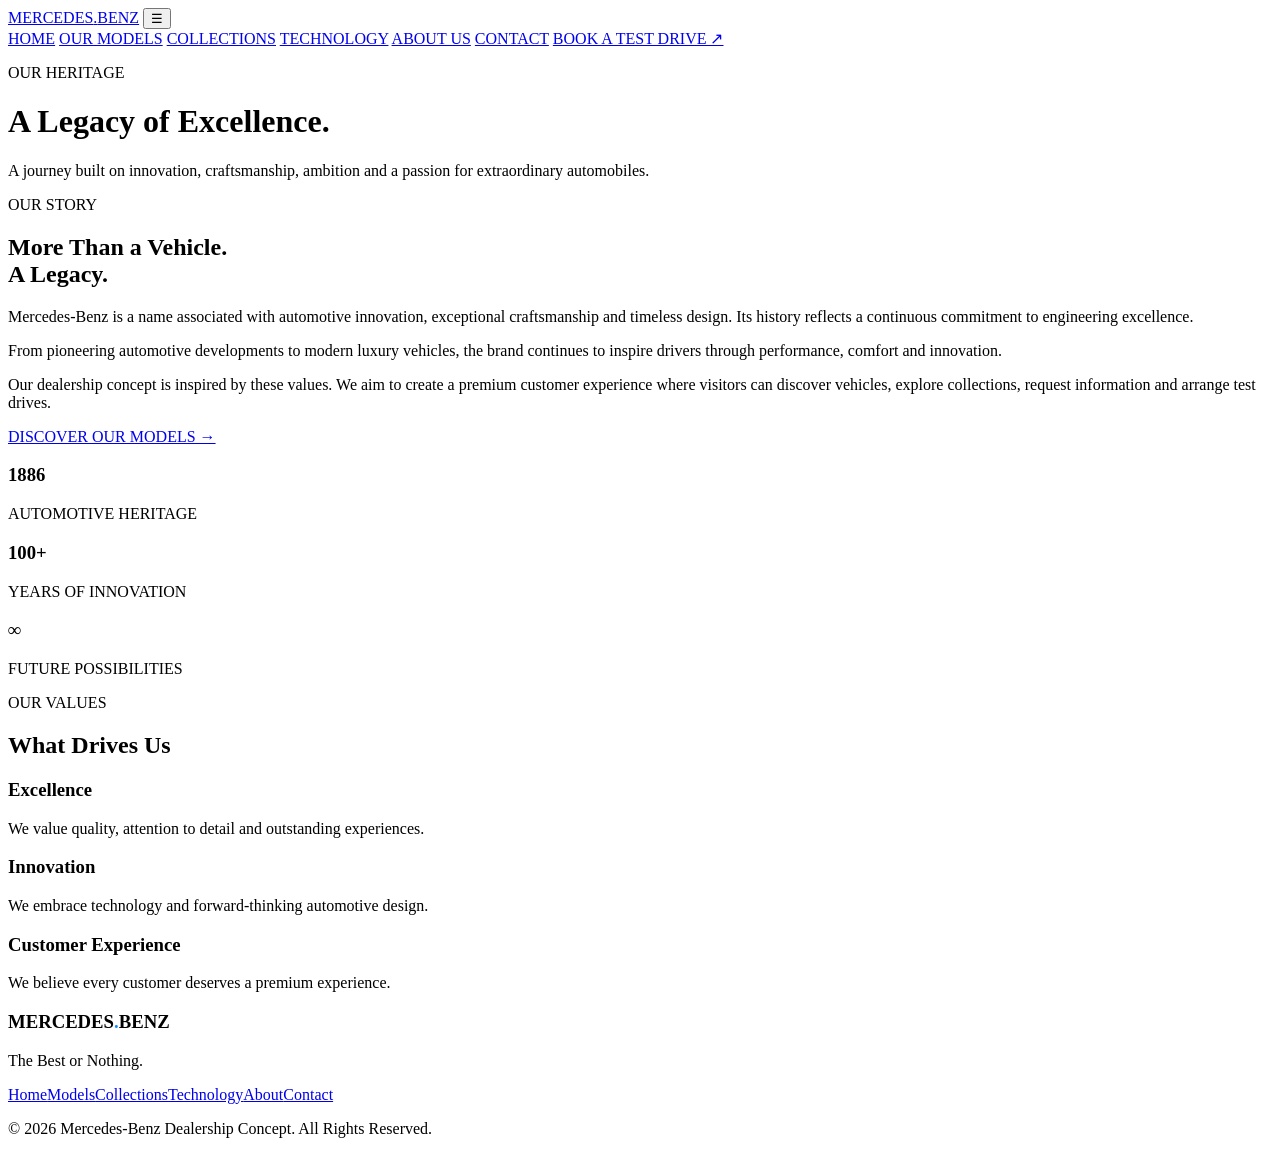
==== about.html @ 4a4446de "Add About Us page with company information This file contains the HTML structure for the 'About Us' " ====
<!DOCTYPE html>
<html lang="en">
<head>
<meta charset="UTF-8">
<meta name="viewport" content="width=device-width, initial-scale=1.0">
<title>About Us | Mercedes-Benz</title>
<link rel="stylesheet" href="style.css">
</head>
<body>

<nav>
<a href="index.html" class="logo">MERCEDES<span>.</span>BENZ</a>
<button class="menu-toggle" id="menuToggle">☰</button>
<div class="nav-links" id="navLinks">
<a href="index.html">HOME</a>
<a href="models.html">OUR MODELS</a>
<a href="collections.html">COLLECTIONS</a>
<a href="technology.html">TECHNOLOGY</a>
<a href="about.html" class="active">ABOUT US</a>
<a href="contact.html">CONTACT</a>
<a href="booking.html" class="nav-btn">BOOK A TEST DRIVE ↗</a>
</div>
</nav>

<header class="page-hero" style="--hero-image:url('https://images.unsplash.com/photo-1492144534655-ae79c964c9d7?auto=format&fit=crop&w=1800&q=85')">
<div>
<p class="section-label">OUR HERITAGE</p>
<h1>A Legacy of <span>Excellence.</span></h1>
<p>A journey built on innovation, craftsmanship, ambition and a passion for extraordinary automobiles.</p>
</div>
</header>

<section class="about-story">
<p class="section-label">OUR STORY</p>
<h2 class="section-title">More Than a Vehicle.<br>A Legacy.</h2>

<p>
Mercedes-Benz is a name associated with automotive
innovation, exceptional craftsmanship and timeless design.
Its history reflects a continuous commitment to
engineering excellence.
</p>

<p>
From pioneering automotive developments to modern
luxury vehicles, the brand continues to inspire drivers
through performance, comfort and innovation.
</p>

<p>
Our dealership concept is inspired by these values.
We aim to create a premium customer experience where
visitors can discover vehicles, explore collections,
request information and arrange test drives.
</p>

<a href="models.html" class="primary-btn">DISCOVER OUR MODELS →</a>

<div class="stats">
<div class="stat">
<h3>1886</h3>
<p>AUTOMOTIVE HERITAGE</p>
</div>
<div class="stat">
<h3>100+</h3>
<p>YEARS OF INNOVATION</p>
</div>
<div class="stat">
<h3>∞</h3>
<p>FUTURE POSSIBILITIES</p>
</div>
</div>
</section>

<section>
<p class="section-label">OUR VALUES</p>
<h2 class="section-title">What Drives Us</h2>

<div class="car-grid">

<div class="car-card">
<div class="car-info">
<h3>Excellence</h3>
<p>We value quality, attention to detail and outstanding experiences.</p>
</div>
</div>

<div class="car-card">
<div class="car-info">
<h3>Innovation</h3>
<p>We embrace technology and forward-thinking automotive design.</p>
</div>
</div>

<div class="car-card">
<div class="car-info">
<h3>Customer Experience</h3>
<p>We believe every customer deserves a premium experience.</p>
</div>
</div>

</div>
</section>

<footer>
<div class="footer-top">
<div><h3>MERCEDES<span style="color:#168cff">.</span>BENZ</h3><p>The Best or Nothing.</p></div>
<div class="footer-links">
<a href="index.html">Home</a><a href="models.html">Models</a><a href="collections.html">Collections</a><a href="technology.html">Technology</a><a href="about.html">About</a><a href="contact.html">Contact</a>
</div>
</div>
<div class="copyright"><p>© 2026 Mercedes-Benz Dealership Concept. All Rights Reserved.</p></div>
</footer>

<script src="script.js"></script>
</body>
</html>
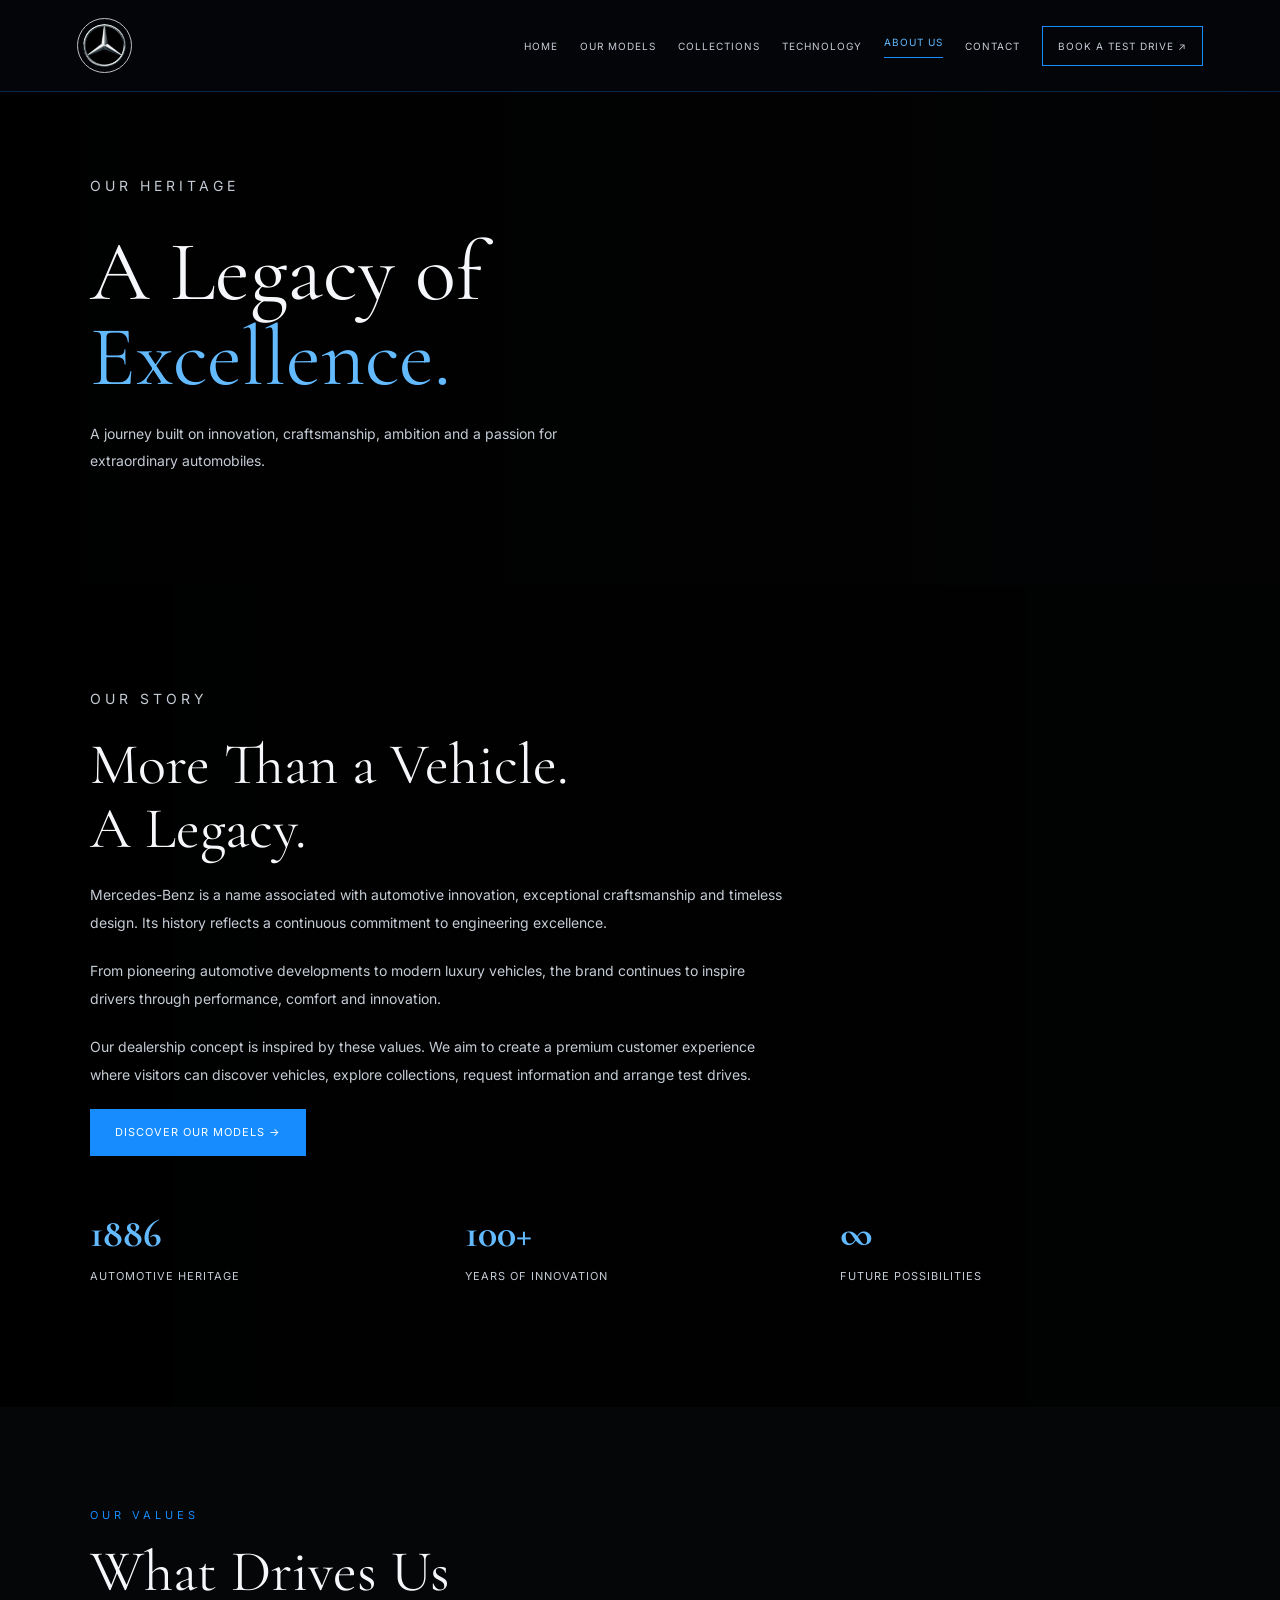
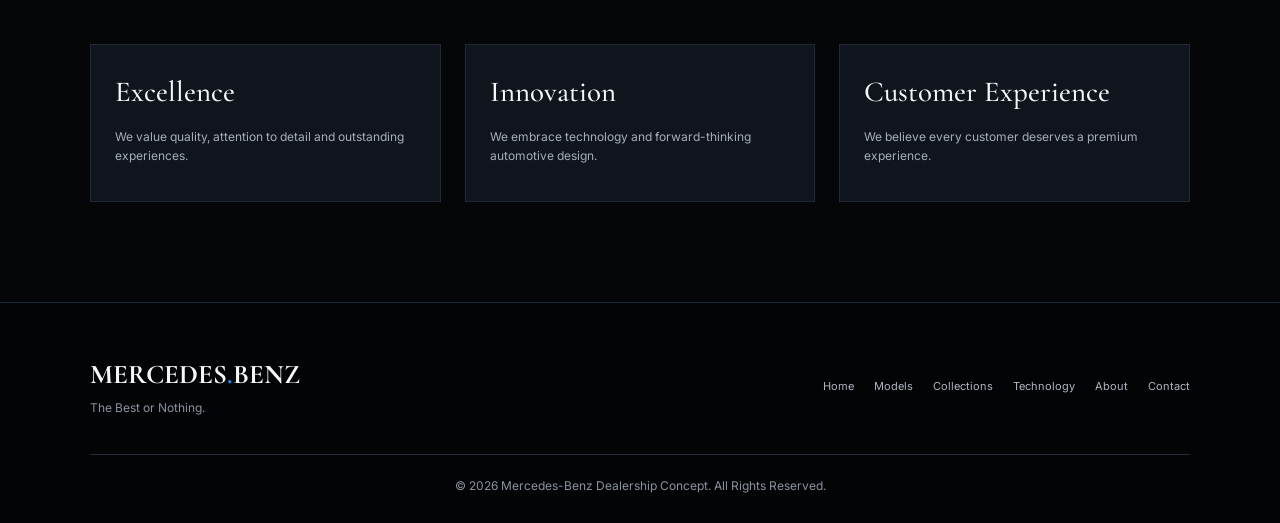
==== commit 7578f45e: "Replace logo text with image in navigation" ====
--- a/about.html
+++ b/about.html
@@ -10,7 +10,7 @@
 <body>
 
 <nav>
-<a href="index.html" class="logo">MERCEDES<span>.</span>BENZ</a>
+<a href="index.html" class="logo"> <img src="logo.jpg" alt="Mercedes-Benz Logo"></a>
 <button class="menu-toggle" id="menuToggle">☰</button>
 <div class="nav-links" id="navLinks">
 <a href="index.html">HOME</a>
--- a/style.css
+++ b/style.css
@@ -0,0 +1,661 @@
+
+@import url('https://fonts.googleapis.com/css2?family=Cormorant+Garamond:wght@400;500;600;700&family=Inter:wght@300;400;500;600;700&display=swap');
+
+:root {
+    --black: #050608;
+    --dark: #0b0e13;
+    --card: #10151d;
+    --blue: #168cff;
+    --lightblue: #63baff;
+    --silver: #c7ccd4;
+    --white: #f5f7fa;
+}
+
+* {
+    margin: 0;
+    padding: 0;
+    box-sizing: border-box;
+    scroll-behavior: smooth;
+}
+
+body {
+    background: var(--black);
+    color: var(--white);
+    font-family: 'Inter', sans-serif;
+    line-height: 1.6;
+}
+
+a {
+    text-decoration: none;
+    color: inherit;
+}
+
+img {
+    max-width: 100%;
+    display: block;
+}
+
+button, input, select, textarea {
+    font-family: inherit;
+}
+
+/* NAVIGATION */
+
+nav {
+    position: fixed;
+    top: 0;
+    left: 0;
+    width: 100%;
+    z-index: 1000;
+    display: flex;
+    justify-content: space-between;
+    align-items: center;
+    padding: 18px 6%;
+    background: rgba(4,6,10,.96);
+    border-bottom: 1px solid rgba(22,140,255,.25);
+    backdrop-filter: blur(15px);
+}
+
+.logo {
+    font-family: 'Cormorant Garamond', serif;
+    font-size: 25px;
+    letter-spacing: 2px;
+    white-space: nowrap;
+}
+
+.logo span {
+    color: var(--blue);
+}
+
+.nav-links {
+    display: flex;
+    align-items: center;
+    gap: 22px;
+}
+
+.nav-links a {
+    color: #c7ccd4;
+    font-size: 10px;
+    letter-spacing: 1px;
+    transition: .3s;
+}
+
+.nav-links a:hover,
+.nav-links a.active {
+    color: var(--lightblue);
+}
+
+.nav-links a.active {
+    border-bottom: 1px solid var(--blue);
+    padding-bottom: 7px;
+}
+
+.nav-btn {
+    border: 1px solid var(--blue);
+    padding: 11px 15px;
+}
+
+.menu-toggle {
+    display: none;
+    color: white;
+    font-size: 26px;
+    background: none;
+    border: none;
+    cursor: pointer;
+}
+
+/* GENERAL */
+
+section {
+    padding: 100px 7%;
+}
+
+.section-label {
+    color: var(--blue);
+    font-size: 11px;
+    letter-spacing: 4px;
+    margin-bottom: 15px;
+    text-transform: uppercase;
+}
+
+.section-title {
+    font-family: 'Cormorant Garamond', serif;
+    font-size: clamp(38px, 5vw, 58px);
+    font-weight: 400;
+    line-height: 1.1;
+    margin-bottom: 20px;
+}
+
+.section-intro {
+    color: #a6aeb9;
+    font-size: 14px;
+    line-height: 1.9;
+    max-width: 650px;
+}
+
+.primary-btn,
+.outline-btn {
+    display: inline-block;
+    padding: 14px 24px;
+    font-size: 11px;
+    letter-spacing: 1px;
+    transition: .3s;
+    cursor: pointer;
+}
+
+.primary-btn {
+    background: var(--blue);
+    border: 1px solid var(--blue);
+    color: white;
+}
+
+.primary-btn:hover {
+    background: #006bd6;
+    box-shadow: 0 0 25px rgba(22,140,255,.4);
+}
+
+.outline-btn {
+    border: 1px solid var(--blue);
+    color: white;
+    background: transparent;
+}
+
+.outline-btn:hover {
+    background: var(--blue);
+}
+
+/* PAGE HERO */
+
+.page-hero {
+    min-height: 65vh;
+    padding: 150px 7% 80px;
+    display: flex;
+    align-items: center;
+    background:
+    linear-gradient(90deg,rgba(0,0,0,.95),rgba(0,0,0,.45)),
+    var(--hero-image) center/cover;
+}
+
+.page-hero h1 {
+    font-family: 'Cormorant Garamond', serif;
+    font-size: clamp(50px,7vw,85px);
+    font-weight: 400;
+    line-height: 1;
+    max-width: 750px;
+}
+
+.page-hero h1 span {
+    color: var(--lightblue);
+}
+
+.page-hero p {
+    max-width: 530px;
+    margin: 22px 0 30px;
+    color: #c4cbd5;
+    font-size: 14px;
+    line-height: 1.9;
+}
+
+/* HOME */
+
+.home-hero {
+    min-height: 100vh;
+    padding: 150px 7% 90px;
+    display: flex;
+    align-items: center;
+    background:
+    linear-gradient(90deg,rgba(0,0,0,.95),rgba(0,0,0,.35)),
+    url('https://images.unsplash.com/photo-1618843479313-40f8afb4b4d8?auto=format&fit=crop&w=2000&q=85') center/cover;
+}
+
+.home-content {
+    max-width: 650px;
+}
+
+.home-content h1 {
+    font-family: 'Cormorant Garamond', serif;
+    font-size: clamp(60px,9vw,105px);
+    font-weight: 400;
+    line-height: .95;
+}
+
+.home-content h1 span {
+    color: var(--lightblue);
+}
+
+.home-content p {
+    color: #c5cbd4;
+    margin: 25px 0 35px;
+    max-width: 450px;
+    font-size: 14px;
+    line-height: 1.9;
+}
+
+.home-buttons {
+    display: flex;
+    gap: 15px;
+    flex-wrap: wrap;
+}
+
+/* MODELS */
+
+.content-section {
+    padding: 90px 7%;
+    background: #080a0e;
+}
+
+.car-grid {
+    display: grid;
+    grid-template-columns: repeat(3,1fr);
+    gap: 24px;
+    margin-top: 40px;
+}
+
+.car-card {
+    background: var(--card);
+    border: 1px solid #202a36;
+    overflow: hidden;
+    transition: .4s;
+}
+
+.car-card:hover {
+    transform: translateY(-8px);
+    border-color: var(--blue);
+    box-shadow: 0 10px 30px rgba(22,140,255,.15);
+}
+
+.car-card img {
+    width: 100%;
+    height: 220px;
+    object-fit: cover;
+    transition: .5s;
+}
+
+.car-card:hover img {
+    transform: scale(1.04);
+}
+
+.car-info {
+    padding: 24px;
+}
+
+.car-info h3,
+.collection-card h3 {
+    font-family: 'Cormorant Garamond', serif;
+    font-size: 29px;
+    font-weight: 500;
+}
+
+.car-info p {
+    color: #a6aeb9;
+    font-size: 12px;
+    margin: 12px 0;
+}
+
+.price {
+    color: var(--lightblue);
+    font-size: 13px;
+    margin: 18px 0;
+}
+
+.details-link {
+    display: inline-block;
+    color: white;
+    font-size: 11px;
+    letter-spacing: 2px;
+    border-bottom: 1px solid var(--blue);
+    padding-bottom: 6px;
+}
+
+/* COLLECTIONS */
+
+.collection-grid {
+    display: grid;
+    grid-template-columns: repeat(2,1fr);
+    gap: 25px;
+    margin-top: 40px;
+}
+
+.collection-card {
+    min-height: 350px;
+    display: flex;
+    align-items: end;
+    padding: 30px;
+    background-size: cover;
+    background-position: center;
+    position: relative;
+    overflow: hidden;
+}
+
+.collection-card::before {
+    content: "";
+    position: absolute;
+    inset: 0;
+    background: linear-gradient(0deg,#000,transparent);
+}
+
+.collection-card > div {
+    position: relative;
+    z-index: 1;
+}
+
+.collection-card p {
+    color: #d0d5dc;
+    font-size: 13px;
+    margin: 10px 0 18px;
+}
+
+.collection-card:hover {
+    outline: 1px solid var(--blue);
+}
+
+/* TECHNOLOGY */
+
+.tech-layout {
+    display: grid;
+    grid-template-columns: 1fr 1fr;
+    gap: 55px;
+    align-items: center;
+    margin-top: 40px;
+}
+
+.tech-image img {
+    width: 100%;
+    height: 430px;
+    object-fit: cover;
+}
+
+.tech-list {
+    display: grid;
+    gap: 25px;
+    margin-top: 25px;
+}
+
+.tech-item {
+    border-left: 2px solid var(--blue);
+    padding: 5px 20px;
+}
+
+.tech-item h3 {
+    font-family: 'Cormorant Garamond', serif;
+    font-size: 25px;
+    font-weight: 500;
+}
+
+.tech-item p {
+    color: #a6aeb9;
+    font-size: 13px;
+    margin-top: 8px;
+}
+
+/* ABOUT */
+
+.about-story {
+    background:
+    linear-gradient(90deg,rgba(0,0,0,.95),rgba(0,0,0,.7)),
+    url('https://images.unsplash.com/photo-1492144534655-ae79c964c9d7?auto=format&fit=crop&w=1800&q=85') center/cover;
+}
+
+.about-story p {
+    color: #c5ccd5;
+    font-size: 14px;
+    line-height: 2;
+    margin-bottom: 20px;
+    max-width: 700px;
+}
+
+.stats {
+    display: grid;
+    grid-template-columns: repeat(3,1fr);
+    gap: 25px;
+    margin-top: 45px;
+}
+
+.stat h3 {
+    color: var(--lightblue);
+    font-family: 'Cormorant Garamond', serif;
+    font-size: 40px;
+}
+
+.stat p {
+    font-size: 11px;
+    letter-spacing: 1px;
+}
+
+/* CONTACT AND BOOKING */
+
+.form-layout {
+    display: grid;
+    grid-template-columns: 1fr 1fr;
+    gap: 55px;
+    margin-top: 40px;
+}
+
+.contact-details {
+    display: grid;
+    gap: 28px;
+    align-content: start;
+}
+
+.contact-item h3 {
+    color: var(--lightblue);
+    font-family: 'Cormorant Garamond', serif;
+    font-size: 25px;
+    margin-bottom: 7px;
+}
+
+.contact-item p {
+    color: #aeb6c2;
+    font-size: 13px;
+}
+
+.contact-form {
+    background: var(--card);
+    border: 1px solid #253140;
+    padding: 30px;
+}
+
+.contact-form h3 {
+    font-family: 'Cormorant Garamond', serif;
+    font-size: 30px;
+    margin-bottom: 22px;
+}
+
+.form-group {
+    margin-bottom: 18px;
+}
+
+.form-group label {
+    display: block;
+    color: #c1c9d4;
+    font-size: 11px;
+    margin-bottom: 8px;
+}
+
+.form-group input,
+.form-group select,
+.form-group textarea {
+    width: 100%;
+    background: #07090d;
+    border: 1px solid #303b49;
+    padding: 14px;
+    color: white;
+    outline: none;
+}
+
+.form-group input:focus,
+.form-group select:focus,
+.form-group textarea:focus {
+    border-color: var(--blue);
+}
+
+.form-group textarea {
+    min-height: 110px;
+    resize: vertical;
+}
+
+.contact-form button {
+    width: 100%;
+}
+
+/* BOOKING */
+
+.booking-background {
+    background:
+    linear-gradient(rgba(0,0,0,.85),rgba(0,0,0,.95)),
+    url('https://images.unsplash.com/photo-1618843479618-39b9f7d9b5d1?auto=format&fit=crop&w=1800&q=85') center/cover;
+}
+
+.booking-container {
+    max-width: 750px;
+    margin: auto;
+}
+
+.booking-container .section-intro {
+    margin-bottom: 30px;
+}
+
+/* FOOTER */
+
+footer {
+    background: #030405;
+    padding: 50px 7% 25px;
+    border-top: 1px solid #1b2838;
+}
+
+.footer-top {
+    display: flex;
+    justify-content: space-between;
+    gap: 30px;
+    flex-wrap: wrap;
+}
+
+footer h3 {
+    font-family: 'Cormorant Garamond', serif;
+    font-size: 27px;
+}
+
+footer p {
+    color: #8993a0;
+    font-size: 12px;
+    line-height: 1.9;
+}
+
+.footer-links {
+    display: flex;
+    gap: 20px;
+    flex-wrap: wrap;
+    align-items: center;
+}
+
+.footer-links a {
+    font-size: 11px;
+    color: #aeb6c2;
+}
+
+.footer-links a:hover {
+    color: var(--blue);
+}
+
+.copyright {
+    text-align: center;
+    border-top: 1px solid #222b36;
+    padding-top: 20px;
+    margin-top: 35px;
+}
+
+/* MOBILE */
+
+@media(max-width: 1000px) {
+    .menu-toggle {
+        display: block;
+    }
+
+    .nav-links {
+        display: none;
+        position: absolute;
+        top: 70px;
+        left: 0;
+        width: 100%;
+        background: #080a0e;
+        padding: 25px 7%;
+        flex-direction: column;
+        align-items: stretch;
+        gap: 22px;
+        border-bottom: 1px solid var(--blue);
+    }
+
+    .nav-links.active {
+        display: flex;
+    }
+
+    .car-grid {
+        grid-template-columns: repeat(2,1fr);
+    }
+
+    .tech-layout,
+    .form-layout {
+        grid-template-columns: 1fr;
+    }
+}
+
+@media(max-width: 600px) {
+    section {
+        padding: 80px 6%;
+    }
+
+    .car-grid,
+    .collection-grid {
+        grid-template-columns: 1fr;
+    }
+
+    .collection-card {
+        min-height: 280px;
+    }
+
+    .stats {
+        grid-template-columns: 1fr;
+        gap: 15px;
+    }
+
+    .contact-form {
+        padding: 20px;
+    }
+
+    .logo {
+        font-size: 20px;
+    }
+
+    .home-hero {
+        min-height: 90vh;
+        padding-left: 6%;
+        padding-right: 6%;
+    }
+}
+.logo img {
+    width: 55px;
+    height: 55px;
+    object-fit: contain;
+    border-radius: 50%;
+    border: 1px solid #c0c0c0;
+    padding: 5px;
+    transition: 0.3s ease;
+}
+
+.logo img:hover {
+    border-color: #00aaff;
+    transform: scale(1.08);
+}
+.logo img {
+    animation: logoSpin 8s linear infinite;
+    transform-style: preserve-3d;
+}
+
+@keyframes logoSpin {
+    from {
+        transform: rotateY(0deg);
+    }
+    to {
+        transform: rotateY(360deg);
+    }
+}
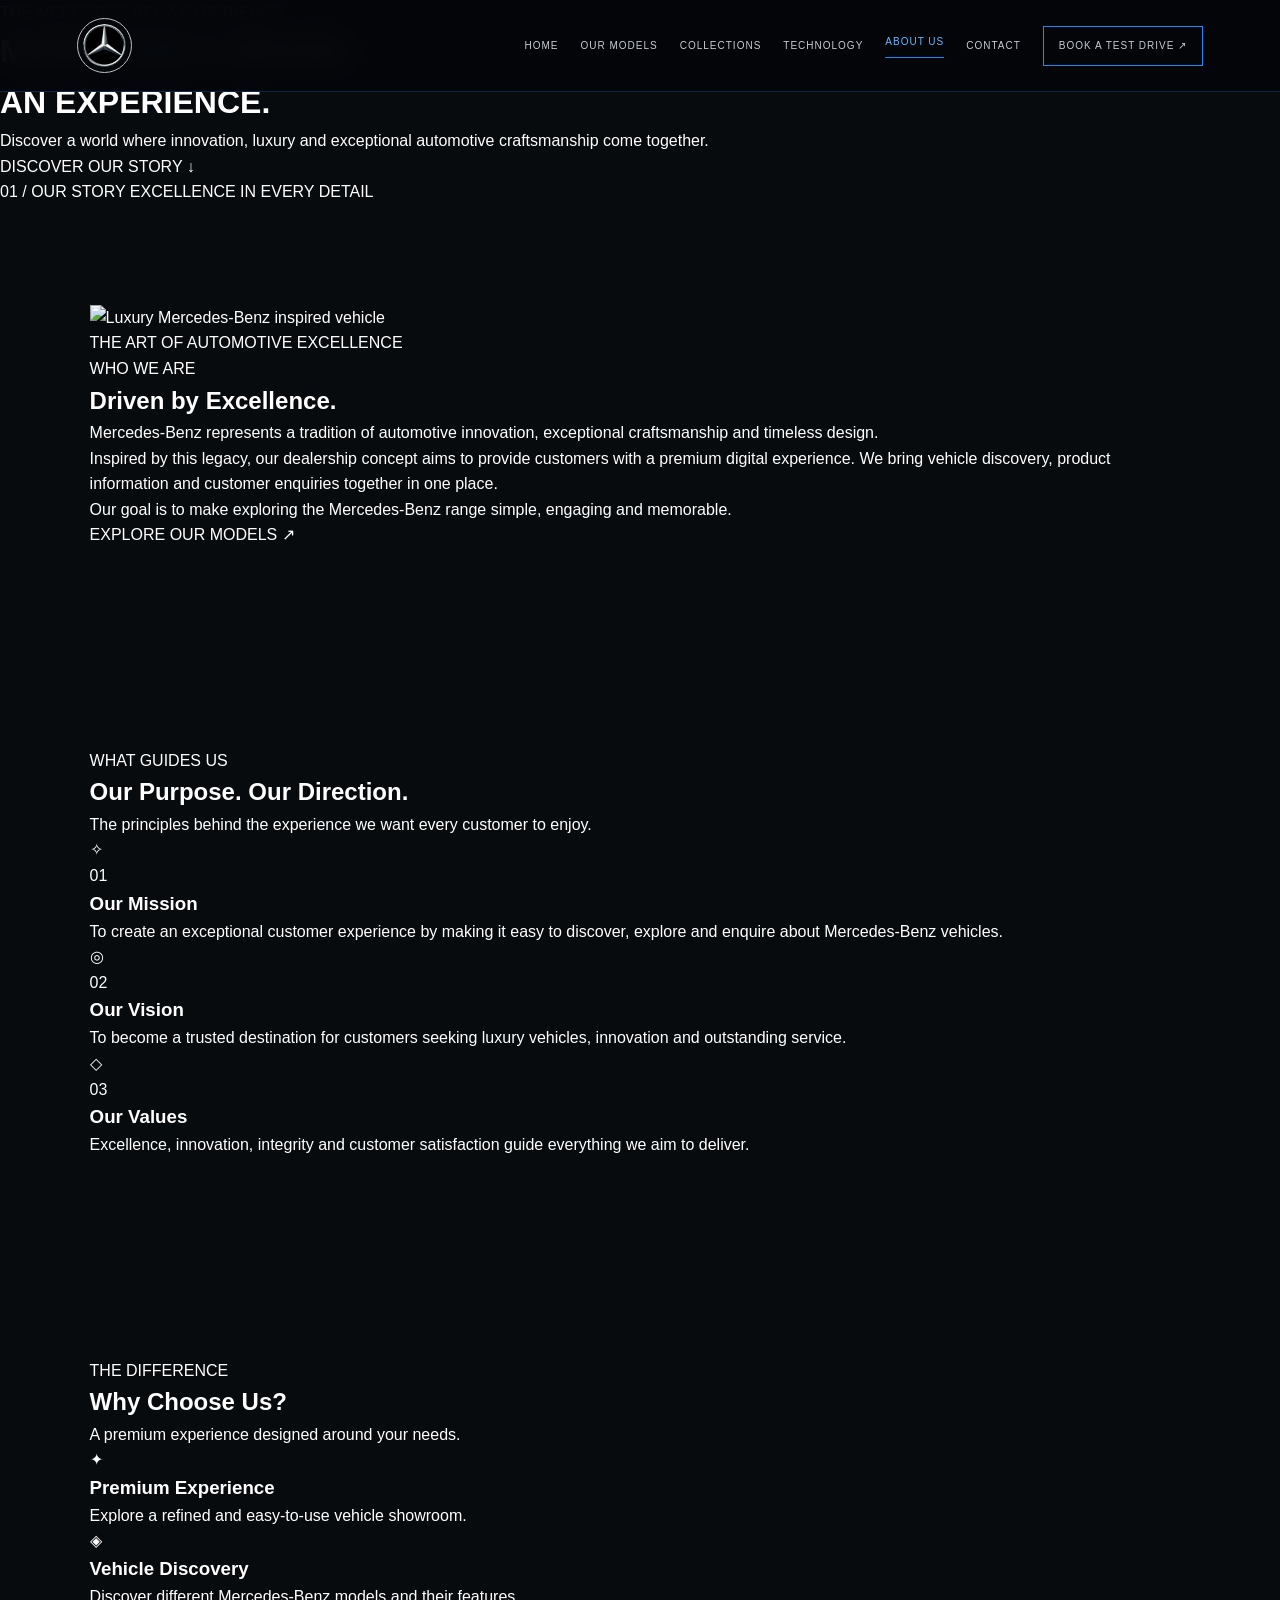
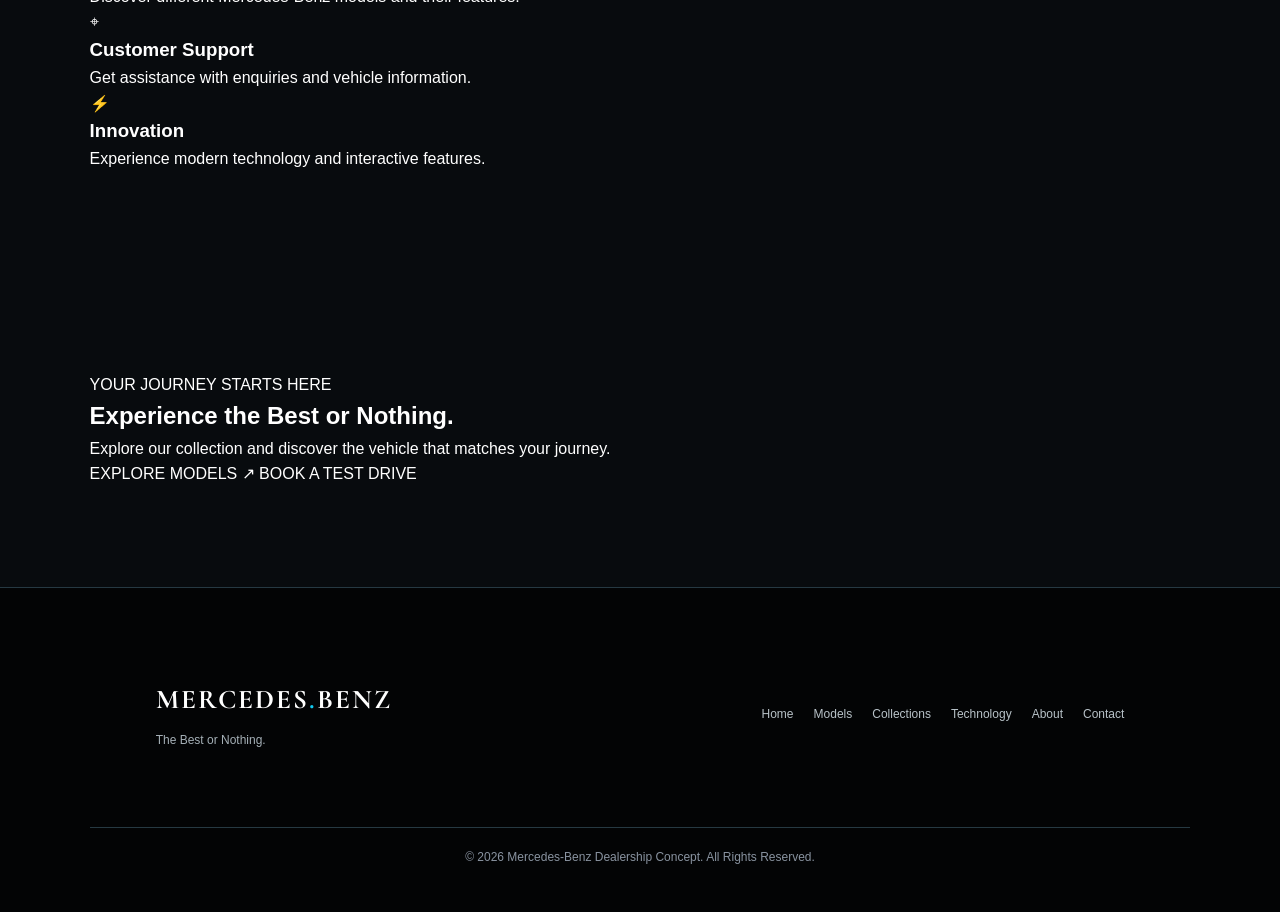
==== commit 16c3074a: "Update about.html" ====
--- a/about.html
+++ b/about.html
@@ -2,117 +2,270 @@
 <!DOCTYPE html>
 <html lang="en">
 <head>
-<meta charset="UTF-8">
-<meta name="viewport" content="width=device-width, initial-scale=1.0">
-<title>About Us | Mercedes-Benz</title>
-<link rel="stylesheet" href="style.css">
+    <meta charset="UTF-8">
+    <meta name="viewport" content="width=device-width, initial-scale=1.0">
+
+    <title>About Us | Mercedes-Benz</title>
+
+    <link rel="stylesheet" href="style.css">
+    <link rel="stylesheet" href="about.css">
 </head>
+
 <body>
 
+<!-- NAVIGATION -->
 <nav>
-<a href="index.html" class="logo"> <img src="logo.jpg" alt="Mercedes-Benz Logo"></a>
-<button class="menu-toggle" id="menuToggle">☰</button>
-<div class="nav-links" id="navLinks">
-<a href="index.html">HOME</a>
-<a href="models.html">OUR MODELS</a>
-<a href="collections.html">COLLECTIONS</a>
-<a href="technology.html">TECHNOLOGY</a>
-<a href="about.html" class="active">ABOUT US</a>
-<a href="contact.html">CONTACT</a>
-<a href="booking.html" class="nav-btn">BOOK A TEST DRIVE ↗</a>
-</div>
+    <a href="index.html" class="logo">
+        <img src="logo.jpg" alt="Mercedes-Benz Logo">
+    </a>
+
+    <button class="menu-toggle" id="menuToggle">☰</button>
+
+    <div class="nav-links" id="navLinks">
+        <a href="index.html">HOME</a>
+        <a href="models.html">OUR MODELS</a>
+        <a href="collections.html">COLLECTIONS</a>
+        <a href="technology.html">TECHNOLOGY</a>
+        <a href="about.html" class="active">ABOUT US</a>
+        <a href="contact.html">CONTACT</a>
+        <a href="booking.html" class="nav-btn">BOOK A TEST DRIVE ↗</a>
+    </div>
 </nav>
 
-<header class="page-hero" style="--hero-image:url('https://images.unsplash.com/photo-1492144534655-ae79c964c9d7?auto=format&fit=crop&w=1800&q=85')">
-<div>
-<p class="section-label">OUR HERITAGE</p>
-<h1>A Legacy of <span>Excellence.</span></h1>
-<p>A journey built on innovation, craftsmanship, ambition and a passion for extraordinary automobiles.</p>
-</div>
+
+<!-- HERO SECTION -->
+<header class="about-hero">
+    <div class="hero-glow"></div>
+
+    <div class="hero-content">
+        <p class="about-label">THE MERCEDES-BENZ EXPERIENCE</p>
+
+        <h1>
+            MORE THAN A BRAND.<br>
+            <span>AN EXPERIENCE.</span>
+        </h1>
+
+        <p>
+            Discover a world where innovation, luxury and
+            exceptional automotive craftsmanship come together.
+        </p>
+
+        <a href="#our-story" class="about-button">
+            DISCOVER OUR STORY ↓
+        </a>
+    </div>
+
+    <div class="hero-bottom">
+        <span>01 / OUR STORY</span>
+        <span>EXCELLENCE IN EVERY DETAIL</span>
+    </div>
 </header>
 
-<section class="about-story">
-<p class="section-label">OUR STORY</p>
-<h2 class="section-title">More Than a Vehicle.<br>A Legacy.</h2>
-
-<p>
-Mercedes-Benz is a name associated with automotive
-innovation, exceptional craftsmanship and timeless design.
-Its history reflects a continuous commitment to
-engineering excellence.
-</p>
-
-<p>
-From pioneering automotive developments to modern
-luxury vehicles, the brand continues to inspire drivers
-through performance, comfort and innovation.
-</p>
-
-<p>
-Our dealership concept is inspired by these values.
-We aim to create a premium customer experience where
-visitors can discover vehicles, explore collections,
-request information and arrange test drives.
-</p>
-
-<a href="models.html" class="primary-btn">DISCOVER OUR MODELS →</a>
-
-<div class="stats">
-<div class="stat">
-<h3>1886</h3>
-<p>AUTOMOTIVE HERITAGE</p>
-</div>
-<div class="stat">
-<h3>100+</h3>
-<p>YEARS OF INNOVATION</p>
-</div>
-<div class="stat">
-<h3>∞</h3>
-<p>FUTURE POSSIBILITIES</p>
-</div>
-</div>
-</section>
-
-<section>
-<p class="section-label">OUR VALUES</p>
-<h2 class="section-title">What Drives Us</h2>
-
-<div class="car-grid">
-
-<div class="car-card">
-<div class="car-info">
-<h3>Excellence</h3>
-<p>We value quality, attention to detail and outstanding experiences.</p>
-</div>
-</div>
-
-<div class="car-card">
-<div class="car-info">
-<h3>Innovation</h3>
-<p>We embrace technology and forward-thinking automotive design.</p>
-</div>
-</div>
-
-<div class="car-card">
-<div class="car-info">
-<h3>Customer Experience</h3>
-<p>We believe every customer deserves a premium experience.</p>
-</div>
-</div>
-
-</div>
-</section>
-
+
+<!-- ABOUT OUR STORY -->
+<section class="about-section" id="our-story">
+
+    <div class="story-image">
+        <img
+            src="https://images.unsplash.com/photo-1492144534655-ae79c964c9d7?auto=format&fit=crop&w=1200&q=85"
+            alt="Luxury Mercedes-Benz inspired vehicle"
+        >
+
+        <div class="image-caption">
+            <span>THE ART OF AUTOMOTIVE EXCELLENCE</span>
+        </div>
+    </div>
+
+    <div class="glass-card story-card">
+        <p class="about-label">WHO WE ARE</p>
+
+        <h2>
+            Driven by <span>Excellence.</span>
+        </h2>
+
+        <p>
+            Mercedes-Benz represents a tradition of automotive
+            innovation, exceptional craftsmanship and timeless design.
+        </p>
+
+        <p>
+            Inspired by this legacy, our dealership concept aims to
+            provide customers with a premium digital experience.
+            We bring vehicle discovery, product information and
+            customer enquiries together in one place.
+        </p>
+
+        <p>
+            Our goal is to make exploring the Mercedes-Benz range
+            simple, engaging and memorable.
+        </p>
+
+        <a href="models.html" class="text-link">
+            EXPLORE OUR MODELS ↗
+        </a>
+    </div>
+
+</section>
+
+
+<!-- MISSION VISION VALUES -->
+<section class="purpose-section">
+
+    <div class="section-heading">
+        <p class="about-label">WHAT GUIDES US</p>
+        <h2>Our Purpose. <span>Our Direction.</span></h2>
+        <p>
+            The principles behind the experience we want every
+            customer to enjoy.
+        </p>
+    </div>
+
+    <div class="purpose-grid">
+
+        <div class="glass-card purpose-card">
+            <div class="card-icon">✧</div>
+            <span class="card-number">01</span>
+            <h3>Our Mission</h3>
+            <p>
+                To create an exceptional customer experience by
+                making it easy to discover, explore and enquire
+                about Mercedes-Benz vehicles.
+            </p>
+        </div>
+
+        <div class="glass-card purpose-card">
+            <div class="card-icon">◎</div>
+            <span class="card-number">02</span>
+            <h3>Our Vision</h3>
+            <p>
+                To become a trusted destination for customers
+                seeking luxury vehicles, innovation and
+                outstanding service.
+            </p>
+        </div>
+
+        <div class="glass-card purpose-card">
+            <div class="card-icon">◇</div>
+            <span class="card-number">03</span>
+            <h3>Our Values</h3>
+            <p>
+                Excellence, innovation, integrity and customer
+                satisfaction guide everything we aim to deliver.
+            </p>
+        </div>
+
+    </div>
+
+</section>
+
+
+<!-- WHY CHOOSE US -->
+<section class="choose-section">
+
+    <div class="choose-heading">
+        <p class="about-label">THE DIFFERENCE</p>
+        <h2>Why Choose <span>Us?</span></h2>
+        <p>
+            A premium experience designed around your needs.
+        </p>
+    </div>
+
+    <div class="choose-grid">
+
+        <div class="choose-item">
+            <div class="choose-icon">✦</div>
+            <h3>Premium Experience</h3>
+            <p>
+                Explore a refined and easy-to-use vehicle showroom.
+            </p>
+        </div>
+
+        <div class="choose-item">
+            <div class="choose-icon">◈</div>
+            <h3>Vehicle Discovery</h3>
+            <p>
+                Discover different Mercedes-Benz models and their features.
+            </p>
+        </div>
+
+        <div class="choose-item">
+            <div class="choose-icon">⌖</div>
+            <h3>Customer Support</h3>
+            <p>
+                Get assistance with enquiries and vehicle information.
+            </p>
+        </div>
+
+        <div class="choose-item">
+            <div class="choose-icon">⚡</div>
+            <h3>Innovation</h3>
+            <p>
+                Experience modern technology and interactive features.
+            </p>
+        </div>
+
+    </div>
+
+</section>
+
+
+<!-- FINAL CALL TO ACTION -->
+<section class="about-cta">
+
+    <div class="cta-glass">
+        <p class="about-label">YOUR JOURNEY STARTS HERE</p>
+
+        <h2>
+            Experience the <span>Best or Nothing.</span>
+        </h2>
+
+        <p>
+            Explore our collection and discover the vehicle
+            that matches your journey.
+        </p>
+
+        <div class="cta-buttons">
+            <a href="models.html" class="about-button">
+                EXPLORE MODELS ↗
+            </a>
+
+            <a href="booking.html" class="outline-button">
+                BOOK A TEST DRIVE
+            </a>
+        </div>
+    </div>
+
+</section>
+
+
+<!-- FOOTER -->
 <footer>
-<div class="footer-top">
-<div><h3>MERCEDES<span style="color:#168cff">.</span>BENZ</h3><p>The Best or Nothing.</p></div>
-<div class="footer-links">
-<a href="index.html">Home</a><a href="models.html">Models</a><a href="collections.html">Collections</a><a href="technology.html">Technology</a><a href="about.html">About</a><a href="contact.html">Contact</a>
-</div>
-</div>
-<div class="copyright"><p>© 2026 Mercedes-Benz Dealership Concept. All Rights Reserved.</p></div>
+    <div class="footer-top">
+
+        <div>
+            <h3>MERCEDES<span style="color:#12c9ef">.</span>BENZ</h3>
+            <p>The Best or Nothing.</p>
+        </div>
+
+        <div class="footer-links">
+            <a href="index.html">Home</a>
+            <a href="models.html">Models</a>
+            <a href="collections.html">Collections</a>
+            <a href="technology.html">Technology</a>
+            <a href="about.html">About</a>
+            <a href="contact.html">Contact</a>
+        </div>
+
+    </div>
+
+    <div class="copyright">
+        <p>© 2026 Mercedes-Benz Dealership Concept. All Rights Reserved.</p>
+    </div>
 </footer>
 
+
 <script src="script.js"></script>
+
 </body>
 </html>
+
--- a/style.css
+++ b/style.css
@@ -198,15 +198,6 @@
 
 /* HOME */
 
-.home-hero {
-    min-height: 100vh;
-    padding: 150px 7% 90px;
-    display: flex;
-    align-items: center;
-    background:
-    linear-gradient(90deg,rgba(0,0,0,.95),rgba(0,0,0,.35)),
-    url('https://images.unsplash.com/photo-1618843479313-40f8afb4b4d8?auto=format&fit=crop&w=2000&q=85') center/cover;
-}
 
 .home-content {
     max-width: 650px;
@@ -246,12 +237,13 @@
 
 .car-grid {
     display: grid;
-    grid-template-columns: repeat(3,1fr);
+    grid-template-columns: repeat(3, minmax(0, 280px));
     gap: 24px;
     margin-top: 40px;
 }
 
 .car-card {
+    width: 100%
     background: var(--card);
     border: 1px solid #202a36;
     overflow: hidden;
@@ -264,14 +256,18 @@
     box-shadow: 0 10px 30px rgba(22,140,255,.15);
 }
 
-.car-card img {
+
+.car-card img,
+.car-card video {
     width: 100%;
     height: 220px;
     object-fit: cover;
+    display: block;
     transition: .5s;
 }
 
-.car-card:hover img {
+.car-card:hover img,
+.car-card:hover video {
     transform: scale(1.04);
 }
 
@@ -659,3 +655,4064 @@
         transform: rotateY(360deg);
     }
 }
+
+
+.home-hero {
+    position: relative;
+    min-height: 100vh;
+    display: flex;
+    align-items: center;
+    overflow: hidden;
+    background: #000;
+}
+
+/* Background video */
+.hero-video {
+    position: absolute;
+    top: 0;
+    left: 0;
+    width: 100%;
+    height: 100%;
+    object-fit: cover;
+    z-index: 0;
+}
+
+/* Dark overlay */
+.hero-overlay {
+    position: absolute;
+    inset: 0;
+    background: rgba(0, 0, 0, 0.50);
+    z-index: 1;
+}
+
+/* Text above video */
+.home-content {
+    position: relative;
+    z-index: 2;
+    padding: 80px;
+    max-width: 750px;
+    color: white;
+}
+
+/* =====================================
+   MERCEDES INTERACTIVE SHOWROOM
+===================================== */
+
+* {
+    box-sizing: border-box;
+}
+
+body {
+    margin: 0;
+    background: #070a0d;
+    color: #fff;
+    font-family: Arial, sans-serif;
+}
+
+/* NAVIGATION */
+
+.showroom-nav {
+    height: 75px;
+    padding: 0 4%;
+    display: flex;
+    align-items: center;
+    justify-content: space-between;
+    background: #080b0e;
+    border-bottom: 1px solid rgba(255,255,255,.06);
+    position: relative;
+    z-index: 20;
+}
+
+.showroom-nav .logo {
+    display: flex;
+    align-items: center;
+    gap: 15px;
+    color: white;
+    text-decoration: none;
+    font-size: 14px;
+}
+
+.showroom-nav .logo img {
+    width: 43px;
+    height: 43px;
+    object-fit: contain;
+}
+
+.showroom-nav .nav-links {
+    display: flex;
+    align-items: center;
+    gap: 23px;
+}
+
+.showroom-nav .nav-links a {
+    color: #b8bdc5;
+    font-size: 10px;
+    letter-spacing: 1px;
+    text-decoration: none;
+    transition: .3s;
+}
+
+.showroom-nav .nav-links a:hover,
+.showroom-nav .nav-links a.active {
+    color: #168cff;
+}
+
+.showroom-nav .menu-toggle {
+    display: none;
+    background: transparent;
+    border: none;
+    color: white;
+    font-size: 22px;
+    cursor: pointer;
+}
+
+
+/* =====================================
+   MAIN SHOWROOM
+===================================== */
+
+.showroom {
+    min-height: calc(100vh - 110px);
+    display: grid;
+    grid-template-columns: 190px minmax(0, 1fr) 150px;
+    padding: 25px 4% 15px;
+    gap: 20px;
+    overflow: hidden;
+    position: relative;
+    background:
+        radial-gradient(
+            ellipse at 52% 70%,
+            rgba(25,39,56,.3),
+            transparent 55%
+        ),
+        #070a0d;
+}
+
+
+/* =====================================
+   LEFT MODEL SELECTOR
+===================================== */
+
+.model-sidebar {
+    display: flex;
+    flex-direction: column;
+    justify-content: center;
+    position: relative;
+    z-index: 3;
+}
+
+.side-label {
+    color: #168cff;
+    font-size: 9px;
+    letter-spacing: 2px;
+    font-weight: bold;
+    margin-bottom: 30px;
+}
+
+.model-selector {
+    border-left: 1px solid #39424c;
+    display: flex;
+    flex-direction: column;
+}
+
+.model-option {
+    position: relative;
+    display: flex;
+    align-items: center;
+    gap: 14px;
+    background: transparent;
+    border: none;
+    color: #9299a3;
+    padding: 20px 0;
+    text-align: left;
+    font-size: 11px;
+    letter-spacing: .5px;
+    cursor: pointer;
+    transition: .3s;
+}
+
+.model-option:hover {
+    color: #fff;
+    padding-left: 8px;
+}
+
+.model-option.active {
+    color: white;
+    font-weight: bold;
+    padding-left: 8px;
+}
+
+.selector-dot {
+    width: 7px;
+    height: 7px;
+    border-radius: 50%;
+    background: #59616b;
+    position: absolute;
+    left: -4px;
+    transition: .3s;
+}
+
+.model-option.active .selector-dot {
+    background: #168cff;
+    box-shadow: 0 0 12px #168cff;
+}
+
+
+/* =====================================
+   CENTRE SHOWROOM
+===================================== */
+
+.showroom-main {
+    min-width: 0;
+    position: relative;
+    display: flex;
+    flex-direction: column;
+    align-items: center;
+    justify-content: flex-start;
+}
+
+.model-heading {
+    text-align: center;
+    position: relative;
+    z-index: 4;
+    margin-top: 0;
+}
+
+.model-heading .side-label {
+    margin-bottom: 9px;
+}
+
+.model-heading h1 {
+    font-family: 'Cormorant Garamond', serif;
+    font-size: clamp(35px, 4vw, 53px);
+    font-weight: 500;
+    letter-spacing: 2px;
+    margin: 0 0 5px;
+    color: #f4f6fa;
+}
+
+.model-heading > p:not(.side-label) {
+    font-size: 12px;
+    color: #aab0b9;
+    margin: 10px 0 18px;
+}
+
+.order-btn {
+    display: inline-block;
+    padding: 11px 35px;
+    background: #f4f5f7;
+    color: #10151b;
+    border-radius: 30px;
+    text-decoration: none;
+    font-size: 10px;
+    font-weight: bold;
+    letter-spacing: 1px;
+    transition: .3s;
+}
+
+.order-btn:hover {
+    background: #168cff;
+    color: white;
+    transform: scale(1.05);
+}
+
+
+/* =====================================
+   CAR DISPLAY STAGE
+===================================== */
+
+.car-stage {
+    width: 100%;
+    height: 340px;
+    position: relative;
+    display: flex;
+    align-items: center;
+    justify-content: center;
+    margin-top: 5px;
+}
+
+.stage-glow {
+    position: absolute;
+    width: 75%;
+    height: 170px;
+    background: rgba(22,140,255,.10);
+    filter: blur(65px);
+    border-radius: 50%;
+    bottom: 35px;
+}
+
+.stage-floor {
+    position: absolute;
+    width: 85%;
+    height: 115px;
+    bottom: 20px;
+    border-radius: 50%;
+    background: radial-gradient(
+        ellipse,
+        rgba(255,255,255,.14),
+        rgba(22,140,255,.08) 40%,
+        transparent 72%
+    );
+    border-bottom: 2px solid rgba(255,255,255,.12);
+    box-shadow: 0 20px 35px rgba(0,0,0,.8);
+}
+
+.main-car-image {
+    position: relative;
+    z-index: 2;
+    width: 105%;
+    max-width: 850px;
+    max-height: 330px;
+    object-fit: contain;
+    filter: drop-shadow(0 20px 20px rgba(0,0,0,.8));
+    transition: opacity .3s, transform .5s;
+    animation: carEntrance 1s ease;
+}
+
+.main-car-image.changing {
+    opacity: 0;
+    transform: translateY(12px) scale(.97);
+}
+
+@keyframes carEntrance {
+    from {
+        opacity: 0;
+        transform: translateY(20px);
+    }
+
+    to {
+        opacity: 1;
+        transform: translateY(0);
+    }
+}
+
+
+/* =====================================
+   BOTTOM GALLERY
+===================================== */
+
+.showroom-gallery {
+    width: 100%;
+    display: flex;
+    align-items: center;
+    justify-content: center;
+    gap: 12px;
+    margin-top: auto;
+    padding: 5px 0;
+}
+
+.gallery-images {
+    display: flex;
+    gap: 10px;
+    width: min(100%, 440px);
+}
+
+.gallery-thumb {
+    flex: 1;
+    min-width: 0;
+    height: 85px;
+    position: relative;
+    padding: 0;
+    overflow: hidden;
+    border: 1px solid #343b44;
+    background: #111820;
+    cursor: pointer;
+    transition: .3s;
+}
+
+.gallery-thumb img {
+    width: 100%;
+    height: 100%;
+    object-fit: cover;
+    opacity: .65;
+    transition: .4s;
+}
+
+.gallery-thumb span {
+    position: absolute;
+    bottom: 7px;
+    left: 7px;
+    font-size: 8px;
+    letter-spacing: 1px;
+    color: white;
+}
+
+.gallery-thumb:hover img,
+.gallery-thumb.active img {
+    opacity: 1;
+    transform: scale(1.06);
+}
+
+.gallery-thumb.active {
+    border-color: #168cff;
+}
+
+.gallery-arrow {
+    width: 28px;
+    height: 28px;
+    border-radius: 50%;
+    background: transparent;
+    border: 1px solid #59616b;
+    color: white;
+    cursor: pointer;
+    transition: .3s;
+}
+
+.gallery-arrow:hover {
+    background: #168cff;
+    border-color: #168cff;
+}
+
+
+/* =====================================
+   RIGHT SPECIFICATIONS
+===================================== */
+
+.model-specs {
+    display: flex;
+    flex-direction: column;
+    justify-content: center;
+    align-items: flex-end;
+    text-align: right;
+    gap: 30px;
+    position: relative;
+    z-index: 3;
+}
+
+.spec-item h2 {
+    color: #f2f4f8;
+    font-size: 29px;
+    font-weight: 500;
+    margin: 0 0 5px;
+    white-space: nowrap;
+}
+
+.spec-item span {
+    color: #8993a0;
+    font-size: 9px;
+}
+
+.spec-link {
+    text-decoration: none;
+    color: #168cff;
+    font-size: 9px;
+    letter-spacing: 1px;
+    font-weight: bold;
+    border-bottom: 1px solid #168cff;
+    padding-bottom: 7px;
+    transition: .3s;
+}
+
+.spec-link:hover {
+    color: white;
+    border-color: white;
+}
+
+/* =====================================
+   FIX: THREE-COLUMN MODELS SHOWROOM
+===================================== */
+
+@media (min-width: 701px) {
+
+    main.showroom {
+        display: grid !important;
+
+        grid-template-columns: 190px minmax(0, 1fr) 150px !important;
+
+        align-items: stretch;
+        gap: 20px;
+
+        width: 100%;
+        min-height: calc(100vh - 110px);
+
+        padding: 25px 4% 15px;
+        overflow: hidden;
+    }
+
+    .model-sidebar {
+        grid-column: 1;
+        grid-row: 1;
+        min-width: 0;
+    }
+
+    .showroom-main {
+        grid-column: 2;
+        grid-row: 1;
+        min-width: 0;
+        width: 100%;
+    }
+
+    .model-specs {
+        grid-column: 3;
+        grid-row: 1;
+
+        display: flex !important;
+        flex-direction: column;
+        justify-content: center;
+        align-items: flex-end;
+
+        min-width: 0;
+        width: 100%;
+
+        text-align: right;
+        gap: 30px;
+    }
+
+    .spec-item {
+        width: 100%;
+    }
+
+    .spec-item h2 {
+        white-space: nowrap;
+    }
+
+}
+
+
+/* =====================================
+   FOOTER
+===================================== */
+
+.showroom-footer {
+    min-height: 35px;
+    padding: 10px 4%;
+    display: flex;
+    justify-content: space-between;
+    color: #69727e;
+    background: #070a0d;
+    border-top: 1px solid #202832;
+    font-size: 8px;
+    letter-spacing: 1px;
+}
+
+
+/* =====================================
+   TABLET
+===================================== */
+
+@media(max-width: 1050px) {
+
+    .showroom {
+        grid-template-columns: 145px minmax(0,1fr) 115px;
+        gap: 12px;
+    }
+
+    .model-option {
+        font-size: 10px;
+    }
+
+    .spec-item h2 {
+        font-size: 23px;
+    }
+
+    .main-car-image {
+        width: 115%;
+    }
+
+    .showroom-nav .nav-links {
+        gap: 12px;
+    }
+
+}
+
+
+/* =====================================
+   MOBILE
+===================================== */
+
+@media(max-width: 700px) {
+
+    .showroom-nav {
+        height: 65px;
+    }
+
+    .showroom-nav .menu-toggle {
+        display: block;
+    }
+
+    .showroom-nav .nav-links {
+        display: none;
+        position: absolute;
+        top: 65px;
+        left: 0;
+        width: 100%;
+        background: #090d12;
+        flex-direction: column;
+        align-items: flex-start;
+        padding: 25px;
+        gap: 22px;
+    }
+
+    .showroom-nav .nav-links.show {
+        display: flex;
+    }
+
+    .showroom {
+        display: flex;
+        flex-direction: column;
+        padding: 25px 5%;
+        gap: 20px;
+        overflow: visible;
+    }
+
+    .model-sidebar {
+        order: 2;
+    }
+
+    .model-sidebar .side-label {
+        margin-bottom: 12px;
+    }
+
+    .model-selector {
+        border-left: none;
+        display: flex;
+        flex-direction: row;
+        flex-wrap: wrap;
+        gap: 7px;
+    }
+
+    .model-option {
+        border: 1px solid #303b49;
+        padding: 10px;
+        font-size: 9px;
+    }
+
+    .model-option:hover,
+    .model-option.active {
+        padding: 10px;
+    }
+
+    .selector-dot {
+        display: none;
+    }
+
+    .showroom-main {
+        order: 1;
+    }
+
+    .model-heading {
+        margin-top: 15px;
+    }
+
+    .car-stage {
+        height: 240px;
+        margin-top: 10px;
+    }
+
+    .main-car-image {
+        width: 115%;
+        max-height: 240px;
+    }
+
+    .stage-floor {
+        height: 80px;
+    }
+
+    .showroom-gallery {
+        margin-top: 10px;
+    }
+
+    .gallery-thumb {
+        height: 70px;
+    }
+
+    .model-specs {
+        order: 3;
+        display: grid;
+        grid-template-columns: repeat(2,1fr);
+        align-items: center;
+        text-align: center;
+        gap: 20px;
+        padding: 20px 0;
+        border-top: 1px solid #26313d;
+    }
+
+    .spec-item h2 {
+        font-size: 23px;
+    }
+
+    .spec-link {
+        grid-column: 1 / -1;
+        justify-self: center;
+    }
+
+    .showroom-footer {
+        gap: 10px;
+        font-size: 7px;
+    }
+
+}
+
+/* ==================================
+   REAL 3D MERCEDES SHOWROOM
+================================== */
+
+.car-stage {
+    width: 100%;
+    height: min(65vh, 580px);
+    min-height: 380px;
+    position: relative;
+    display: flex;
+    align-items: center;
+    justify-content: center;
+    margin: 5px 0 0;
+    overflow: visible;
+    isolation: isolate;
+}
+
+/* Luxury showroom lighting */
+
+.showroom-light {
+    position: absolute;
+    width: 85%;
+    height: 65%;
+    left: 7.5%;
+    top: 20%;
+
+    background: radial-gradient(
+        ellipse,
+        rgba(80,105,135,.24) 0%,
+        rgba(20,45,70,.12) 40%,
+        transparent 75%
+    );
+
+    filter: blur(35px);
+    z-index: -1;
+}
+
+/* 3D VEHICLE */
+
+model-viewer {
+    width: 100%;
+    height: 100%;
+
+    background-color: transparent;
+
+    --poster-color: transparent;
+
+    outline: none;
+    z-index: 2;
+
+    cursor: grab;
+}
+
+model-viewer:active {
+    cursor: grabbing;
+}
+
+/* Loading indicator */
+
+.loading-bar {
+    color: #168cff;
+    font-size: 10px;
+    letter-spacing: 3px;
+    text-align: center;
+}
+
+/* Rotation instruction */
+
+.rotation-hint {
+    position: absolute;
+    bottom: 8px;
+    left: 50%;
+    transform: translateX(-50%);
+
+    color: #8c99a9;
+    font-size: 9px;
+    letter-spacing: 2px;
+
+    display: flex;
+    align-items: center;
+    gap: 10px;
+
+    white-space: nowrap;
+    pointer-events: none;
+    z-index: 4;
+}
+
+.rotation-hint span {
+    color: #168cff;
+    font-size: 20px;
+}
+
+/* Mobile */
+
+@media(max-width: 700px) {
+
+    .car-stage {
+        height: 350px;
+        min-height: 300px;
+    }
+
+    model-viewer {
+        width: 100%;
+    }
+
+    .rotation-hint {
+        font-size: 8px;
+        bottom: 0;
+    }
+
+}
+/* 3D CAR VIEWER */
+model-viewer {
+    width: 100%;
+    height: 100%;
+    display: block;
+    background: transparent;
+    --poster-color: transparent;
+}
+
+.car-stage {
+    width: 100%;
+    height: 420px;
+    position: relative;
+    display: flex;
+    align-items: center;
+    justify-content: center;
+    overflow: hidden;
+}
+/* COLOUR SELECTOR */
+
+.color-selector {
+    width: 100%;
+    text-align: center;
+    margin-top: 15px;
+    position: relative;
+    z-index: 5;
+}
+
+.color-selector p {
+    font-size: 10px;
+    letter-spacing: 2px;
+    color: #aab0b9;
+    margin-bottom: 15px;
+}
+
+.color-options {
+    display: flex;
+    justify-content: center;
+    align-items: center;
+    gap: 18px;
+}
+
+.color-option {
+    width: 27px;
+    height: 27px;
+    border-radius: 50%;
+    background: var(--car-color);
+    border: 2px solid #777;
+    cursor: pointer;
+    transition: .3s ease;
+}
+
+.color-option:hover {
+    transform: scale(1.2);
+}
+
+.color-option.active {
+    outline: 2px solid #168cff;
+    outline-offset: 4px;
+    border-color: white;
+}
+
+#selected-color {
+    display: block;
+    margin-top: 13px;
+    color: #c4c9d1;
+    font-size: 10px;
+    letter-spacing: 1px;
+}
+
+/* =====================================
+   MERCEDES-BENZ CONTACT PAGE
+===================================== */
+
+.contact-page {
+    background: #02070b;
+    color: #fff;
+    overflow-x: hidden;
+}
+
+/* Main background */
+
+.contact-main {
+    position: relative;
+    min-height: 100vh;
+    padding: 65px 7% 45px;
+    background:
+        radial-gradient(ellipse at 50% 45%, rgba(0, 170, 220, 0.16), transparent 55%),
+        linear-gradient(rgba(0, 5, 10, 0.65), rgba(0, 5, 10, 0.88)),
+        url("https://images.unsplash.com/photo-1618843479313-40f8afb4b4d8?auto=format&fit=crop&w=1800&q=85");
+
+    background-size: cover;
+    background-position: center;
+    background-attachment: fixed;
+}
+
+/* Heading */
+
+.contact-heading {
+    text-align: center;
+    margin: 0 auto 35px;
+    animation: fadeDown 1s ease both;
+}
+
+.contact-heading .section-label {
+    color: #15d9ff;
+    letter-spacing: 4px;
+    font-size: 12px;
+}
+
+.contact-heading h1 {
+    font-size: clamp(30px, 4vw, 48px);
+    margin: 12px 0;
+    color: #fff;
+}
+
+.contact-heading h1 span {
+    color: #12d9ff;
+}
+
+.contact-heading > p:last-child {
+    color: #b9cbd5;
+}
+
+/* =====================================
+   FROSTED GLASS PANEL
+===================================== */
+
+.glass-panel {
+    position: relative;
+    width: 100%;
+    max-width: 1180px;
+    margin: auto;
+    padding: 45px 55px;
+    display: grid;
+    grid-template-columns: 0.9fr 1.1fr;
+    gap: 55px;
+
+    background: rgba(160, 205, 225, 0.12);
+
+    backdrop-filter: blur(24px);
+    -webkit-backdrop-filter: blur(24px);
+
+    border: 1px solid rgba(210, 245, 255, 0.35);
+    border-radius: 35px;
+
+    box-shadow:
+        0 20px 70px rgba(0, 0, 0, 0.55),
+        inset 0 1px 2px rgba(255, 255, 255, 0.35),
+        0 0 35px rgba(0, 195, 255, 0.15);
+
+    overflow: hidden;
+
+    opacity: 1;
+    animation: panelReveal 0.8s ease both;
+}
+
+/* Soft blue reflections */
+
+.glass-panel::before {
+    content: "";
+    position: absolute;
+    width: 350px;
+    height: 350px;
+    top: 5%;
+    left: 35%;
+    background: rgba(0, 195, 255, 0.20);
+    filter: blur(100px);
+    border-radius: 50%;
+    pointer-events: none;
+}
+
+.glass-panel::after {
+    content: "";
+    position: absolute;
+    width: 300px;
+    height: 300px;
+    right: -100px;
+    bottom: -100px;
+    background: rgba(0, 150, 255, 0.20);
+    filter: blur(90px);
+    border-radius: 50%;
+    pointer-events: none;
+}
+
+.contact-info,
+.contact-form-area {
+    position: relative;
+    z-index: 2;
+}
+
+/* =====================================
+   FOUR CORNER RECONNECTION ANIMATION
+===================================== */
+
+.glass-corner {
+    position: absolute;
+    width: 90px;
+    height: 90px;
+    z-index: 5;
+    pointer-events: none;
+    border-color: #20dfff;
+    border-style: solid;
+    filter: drop-shadow(0 0 8px #00cfff);
+    animation: cornerSlam 0.8s cubic-bezier(.15, .85, .25, 1.4) forwards;
+}
+
+.top-left {
+    top: 0;
+    left: 0;
+    border-width: 3px 0 0 3px;
+    border-radius: 35px 0 0 0;
+    transform: translate(-120px, -120px);
+}
+
+.top-right {
+    top: 0;
+    right: 0;
+    border-width: 3px 3px 0 0;
+    border-radius: 0 35px 0 0;
+    transform: translate(120px, -120px);
+}
+
+.bottom-left {
+    bottom: 0;
+    left: 0;
+    border-width: 0 0 3px 3px;
+    border-radius: 0 0 0 35px;
+    transform: translate(-120px, 120px);
+}
+
+.bottom-right {
+    bottom: 0;
+    right: 0;
+    border-width: 0 3px 3px 0;
+    border-radius: 0 0 35px 0;
+    transform: translate(120px, 120px);
+}
+
+.top-left { animation-delay: 0.1s; }
+.top-right { animation-delay: 0.25s; }
+.bottom-left { animation-delay: 0.4s; }
+.bottom-right { animation-delay: 0.55s; }
+
+@keyframes cornerSlam {
+    0% {
+        opacity: 0;
+        transform: translate(var(--start-x, -120px), var(--start-y, -120px)) scale(0.6);
+    }
+    75% {
+        opacity: 1;
+        transform: translate(0, 0) scale(1.08);
+    }
+    100% {
+        opacity: 1;
+        transform: translate(0, 0) scale(1);
+    }
+}
+
+/* Correct starting directions for each corner */
+
+.top-right {
+    --start-x: 120px;
+    --start-y: -120px;
+}
+
+.bottom-left {
+    --start-x: -120px;
+    --start-y: 120px;
+}
+
+.bottom-right {
+    --start-x: 120px;
+    --start-y: 120px;
+}
+
+@keyframes panelReveal {
+    from {
+        opacity: 0;
+        transform: scale(0.94);
+    }
+    to {
+        opacity: 1;
+        transform: scale(1);
+    }
+}
+
+@keyframes fadeDown {
+    from {
+        opacity: 0;
+        transform: translateY(-25px);
+    }
+    to {
+        opacity: 1;
+        transform: translateY(0);
+    }
+}
+
+/* =====================================
+   LEFT SIDE: BRAND AND CONTACT DETAILS
+===================================== */
+
+.contact-info {
+    padding-right: 35px;
+    border-right: 1px solid rgba(0, 205, 255, 0.35);
+}
+
+.brand-mark {
+    text-align: center;
+}
+
+.brand-mark img {
+    width: 105px;
+    height: 105px;
+    object-fit: contain;
+    filter: drop-shadow(0 0 12px rgba(0, 200, 255, 0.3));
+}
+
+.brand-mark h2 {
+    font-size: 27px;
+    font-weight: 400;
+    letter-spacing: 1px;
+    margin: 5px 0;
+}
+
+.brand-mark p {
+    font-size: 11px;
+    letter-spacing: 6px;
+    color: #d3e9f1;
+}
+
+.cyan-line {
+    width: 90%;
+    height: 1px;
+    margin: 25px auto;
+    background: linear-gradient(90deg, transparent, #00d9ff, transparent);
+    box-shadow: 0 0 10px #00d9ff;
+}
+
+.touch-title {
+    font-size: 45px;
+    font-weight: 300;
+    margin-bottom: 10px;
+}
+
+.touch-title span {
+    color: #14d9ff;
+    font-weight: 600;
+}
+
+.contact-description {
+    color: #c2d0d9;
+    line-height: 1.7;
+    margin-bottom: 25px;
+}
+
+.info-card {
+    display: flex;
+    align-items: center;
+    gap: 18px;
+    padding: 14px 17px;
+    margin-bottom: 12px;
+
+    background: rgba(255, 255, 255, 0.055);
+    border: 1px solid rgba(190, 235, 255, 0.12);
+    border-radius: 17px;
+
+    transition: 0.35s ease;
+}
+
+.info-card:hover {
+    background: rgba(0, 190, 255, 0.12);
+    border-color: rgba(0, 210, 255, 0.55);
+    transform: translateX(7px);
+    box-shadow: 0 0 20px rgba(0, 195, 255, 0.12);
+}
+
+.info-icon {
+    color: #16d9ff;
+    font-size: 28px;
+    width: 35px;
+    text-align: center;
+    text-shadow: 0 0 12px #00bfff;
+}
+
+.info-card h3 {
+    font-size: 14px;
+    margin-bottom: 4px;
+}
+
+.info-card p {
+    color: #f0f7fb;
+    font-size: 14px;
+}
+
+.info-card small {
+    color: #aabecb;
+    font-size: 11px;
+}
+
+.opening-hours {
+    margin-top: 23px;
+    color: #c5d7e0;
+    font-size: 13px;
+    line-height: 1.8;
+}
+
+.opening-hours h3 {
+    color: #fff;
+    margin-bottom: 5px;
+}
+
+/* =====================================
+   RIGHT SIDE: CONTACT FORM
+===================================== */
+
+.contact-form-area {
+    padding-top: 8px;
+}
+
+.form-heading {
+    display: flex;
+    align-items: center;
+    gap: 15px;
+}
+
+.form-heading h2 {
+    font-size: 28px;
+}
+
+.heading-lines {
+    font-size: 30px;
+    font-weight: bold;
+    letter-spacing: -5px;
+    color: #12d9ff;
+    text-shadow: 0 0 12px #00bfff;
+}
+
+.form-subtitle {
+    color: #c3d3dc;
+    margin: 12px 0 30px;
+    line-height: 1.6;
+}
+
+.glass-form {
+    display: flex;
+    flex-direction: column;
+    gap: 13px;
+}
+
+.input-box {
+    display: flex;
+    align-items: center;
+    gap: 15px;
+    padding: 0 18px;
+    min-height: 57px;
+
+    background: rgba(5, 20, 30, 0.38);
+    border: 1px solid rgba(180, 225, 245, 0.55);
+    border-radius: 18px;
+
+    box-shadow: inset 0 2px 10px rgba(0, 0, 0, 0.2);
+    transition: 0.35s ease;
+}
+
+.input-box:focus-within {
+    border-color: #12d9ff;
+    box-shadow:
+        0 0 15px rgba(0, 195, 255, 0.28),
+        inset 0 0 10px rgba(0, 195, 255, 0.08);
+    background: rgba(0, 35, 50, 0.55);
+}
+
+.input-box > span {
+    color: #19d8ff;
+    font-size: 22px;
+    text-shadow: 0 0 10px #00bfff;
+}
+
+.input-box input,
+.input-box select,
+.input-box textarea {
+    width: 100%;
+    border: none;
+    outline: none;
+    background: transparent;
+    color: white;
+    font-family: inherit;
+    font-size: 15px;
+}
+
+.input-box input,
+.input-box select {
+    height: 55px;
+}
+
+.input-box input::placeholder,
+.input-box textarea::placeholder {
+    color: #c0d1dc;
+}
+
+.input-box select {
+    color: #c0d1dc;
+}
+
+.input-box select option {
+    background: #071722;
+    color: white;
+}
+
+.message-box {
+    align-items: flex-start;
+    padding-top: 17px;
+    min-height: 125px;
+}
+
+.message-box textarea {
+    resize: vertical;
+    min-height: 90px;
+    color: white;
+}
+
+/* Send button */
+
+.send-button {
+    width: 100%;
+    min-height: 60px;
+    margin-top: 3px;
+    border: none;
+    border-radius: 35px;
+
+    background: linear-gradient(100deg, #08aaff, #14e1ed);
+    color: #00131c;
+
+    font-size: 16px;
+    font-weight: 800;
+    letter-spacing: 1px;
+
+    cursor: pointer;
+    box-shadow: 0 0 25px rgba(0, 195, 255, 0.35);
+    transition: 0.35s ease;
+}
+
+.send-button:hover {
+    transform: translateY(-4px);
+    box-shadow: 0 0 35px rgba(0, 210, 255, 0.7);
+    background: linear-gradient(100deg, #15d9ff, #48f3ff);
+}
+
+.send-button span {
+    margin: 0 8px;
+}
+
+.form-success {
+    display: none;
+    color: #42edc1;
+    text-align: center;
+    font-size: 14px;
+    margin-top: 8px;
+}
+
+/* =====================================
+   BOTTOM DESIGN
+===================================== */
+
+.contact-footer-line {
+    display: flex;
+    align-items: center;
+    justify-content: center;
+    gap: 25px;
+    margin: 35px auto 0;
+    color: #c4d2dc;
+    font-size: 11px;
+    letter-spacing: 6px;
+    text-align: center;
+}
+
+.contact-footer-line span {
+    width: 100px;
+    height: 1px;
+    background: linear-gradient(90deg, transparent, #fff);
+}
+
+/* =====================================
+   RESPONSIVE DESIGN
+===================================== */
+
+@media (max-width: 900px) {
+    .glass-panel {
+        grid-template-columns: 1fr;
+        padding: 35px 30px;
+        gap: 35px;
+    }
+
+    .contact-info {
+        padding-right: 0;
+        padding-bottom: 30px;
+        border-right: none;
+        border-bottom: 1px solid rgba(0, 205, 255, 0.35);
+    }
+
+    .touch-title {
+        font-size: 38px;
+    }
+}
+
+@media (max-width: 600px) {
+    .contact-main {
+        padding: 45px 5% 35px;
+        background-attachment: scroll;
+    }
+
+    .glass-panel {
+        padding: 30px 18px;
+        border-radius: 25px;
+    }
+
+    .brand-mark img {
+        width: 80px;
+        height: 80px;
+    }
+
+    .brand-mark h2 {
+        font-size: 22px;
+    }
+
+    .brand-mark p {
+        letter-spacing: 3px;
+    }
+
+    .touch-title {
+        font-size: 34px;
+    }
+
+    .form-heading h2 {
+        font-size: 22px;
+    }
+
+    .input-box {
+        padding: 0 12px;
+    }
+
+    .contact-footer-line {
+        gap: 10px;
+        letter-spacing: 2px;
+        font-size: 9px;
+    }
+
+    .contact-footer-line span {
+        width: 35px;
+    }
+}
+
+/* Respect reduced-motion preferences */
+
+@media (prefers-reduced-motion: reduce) {
+    .glass-panel,
+    .glass-corner,
+    .contact-heading {
+        animation: none;
+        opacity: 1;
+        transform: none;
+    }
+
+    * {
+        scroll-behavior: auto !important;
+        transition-duration: 0.01ms !important;
+    }
+}
+
+
+@import url('https://fonts.googleapis.com/css2?family=Cormorant+Garamond:wght@400;500;600;700&family=Inter:wght@300;400;500;600;700&display=swap');
+
+:root {
+    --black: #050608;
+    --dark: #0b0e13;
+    --card: #10151d;
+    --blue: #168cff;
+    --lightblue: #63baff;
+    --silver: #c7ccd4;
+    --white: #f5f7fa;
+}
+
+* {
+    margin: 0;
+    padding: 0;
+    box-sizing: border-box;
+    scroll-behavior: smooth;
+}
+
+body {
+    background: var(--black);
+    color: var(--white);
+    font-family: 'Inter', sans-serif;
+    line-height: 1.6;
+}
+
+a {
+    text-decoration: none;
+    color: inherit;
+}
+
+img {
+    max-width: 100%;
+    display: block;
+}
+
+button, input, select, textarea {
+    font-family: inherit;
+}
+
+/* NAVIGATION */
+
+nav {
+    position: fixed;
+    top: 0;
+    left: 0;
+    width: 100%;
+    z-index: 1000;
+    display: flex;
+    justify-content: space-between;
+    align-items: center;
+    padding: 18px 6%;
+    background: rgba(4,6,10,.96);
+    border-bottom: 1px solid rgba(22,140,255,.25);
+    backdrop-filter: blur(15px);
+}
+
+.logo {
+    font-family: 'Cormorant Garamond', serif;
+    font-size: 25px;
+    letter-spacing: 2px;
+    white-space: nowrap;
+}
+
+.logo span {
+    color: var(--blue);
+}
+
+.nav-links {
+    display: flex;
+    align-items: center;
+    gap: 22px;
+}
+
+.nav-links a {
+    color: #c7ccd4;
+    font-size: 10px;
+    letter-spacing: 1px;
+    transition: .3s;
+}
+
+.nav-links a:hover,
+.nav-links a.active {
+    color: var(--lightblue);
+}
+
+.nav-links a.active {
+    border-bottom: 1px solid var(--blue);
+    padding-bottom: 7px;
+}
+
+.nav-btn {
+    border: 1px solid var(--blue);
+    padding: 11px 15px;
+}
+
+.menu-toggle {
+    display: none;
+    color: white;
+    font-size: 26px;
+    background: none;
+    border: none;
+    cursor: pointer;
+}
+
+/* GENERAL */
+
+section {
+    padding: 100px 7%;
+}
+
+.section-label {
+    color: var(--blue);
+    font-size: 11px;
+    letter-spacing: 4px;
+    margin-bottom: 15px;
+    text-transform: uppercase;
+}
+
+.section-title {
+    font-family: 'Cormorant Garamond', serif;
+    font-size: clamp(38px, 5vw, 58px);
+    font-weight: 400;
+    line-height: 1.1;
+    margin-bottom: 20px;
+}
+
+.section-intro {
+    color: #a6aeb9;
+    font-size: 14px;
+    line-height: 1.9;
+    max-width: 650px;
+}
+
+.primary-btn,
+.outline-btn {
+    display: inline-block;
+    padding: 14px 24px;
+    font-size: 11px;
+    letter-spacing: 1px;
+    transition: .3s;
+    cursor: pointer;
+}
+
+.primary-btn {
+    background: var(--blue);
+    border: 1px solid var(--blue);
+    color: white;
+}
+
+.primary-btn:hover {
+    background: #006bd6;
+    box-shadow: 0 0 25px rgba(22,140,255,.4);
+}
+
+.outline-btn {
+    border: 1px solid var(--blue);
+    color: white;
+    background: transparent;
+}
+
+.outline-btn:hover {
+    background: var(--blue);
+}
+
+/* PAGE HERO */
+
+.page-hero {
+    min-height: 65vh;
+    padding: 150px 7% 80px;
+    display: flex;
+    align-items: center;
+    background:
+    linear-gradient(90deg,rgba(0,0,0,.95),rgba(0,0,0,.45)),
+    var(--hero-image) center/cover;
+}
+
+.page-hero h1 {
+    font-family: 'Cormorant Garamond', serif;
+    font-size: clamp(50px,7vw,85px);
+    font-weight: 400;
+    line-height: 1;
+    max-width: 750px;
+}
+
+.page-hero h1 span {
+    color: var(--lightblue);
+}
+
+.page-hero p {
+    max-width: 530px;
+    margin: 22px 0 30px;
+    color: #c4cbd5;
+    font-size: 14px;
+    line-height: 1.9;
+}
+
+/* HOME */
+
+
+.home-content {
+    max-width: 650px;
+}
+
+.home-content h1 {
+    font-family: 'Cormorant Garamond', serif;
+    font-size: clamp(60px,9vw,105px);
+    font-weight: 400;
+    line-height: .95;
+}
+
+.home-content h1 span {
+    color: var(--lightblue);
+}
+
+.home-content p {
+    color: #c5cbd4;
+    margin: 25px 0 35px;
+    max-width: 450px;
+    font-size: 14px;
+    line-height: 1.9;
+}
+
+.home-buttons {
+    display: flex;
+    gap: 15px;
+    flex-wrap: wrap;
+}
+
+/* MODELS */
+
+.content-section {
+    padding: 90px 7%;
+    background: #080a0e;
+}
+
+.car-grid {
+    display: grid;
+    grid-template-columns: repeat(3,1fr);
+    gap: 24px;
+    margin-top: 40px;
+}
+
+.car-card {
+    background: var(--card);
+    border: 1px solid #202a36;
+    overflow: hidden;
+    transition: .4s;
+}
+
+.car-card:hover {
+    transform: translateY(-8px);
+    border-color: var(--blue);
+    box-shadow: 0 10px 30px rgba(22,140,255,.15);
+}
+
+
+.car-card img,
+.car-card video {
+    width: 100%;
+    height: 220px;
+    object-fit: cover;
+    display: block;
+    transition: .5s;
+}
+
+.car-card:hover img,
+.car-card:hover video {
+    transform: scale(1.04);
+}
+
+.car-info {
+    padding: 24px;
+}
+
+.car-info h3,
+.collection-card h3 {
+    font-family: 'Cormorant Garamond', serif;
+    font-size: 29px;
+    font-weight: 500;
+}
+
+.car-info p {
+    color: #a6aeb9;
+    font-size: 12px;
+    margin: 12px 0;
+}
+
+.price {
+    color: var(--lightblue);
+    font-size: 13px;
+    margin: 18px 0;
+}
+
+.details-link {
+    display: inline-block;
+    color: white;
+    font-size: 11px;
+    letter-spacing: 2px;
+    border-bottom: 1px solid var(--blue);
+    padding-bottom: 6px;
+}
+
+/* COLLECTIONS */
+
+.collection-grid {
+    display: grid;
+    grid-template-columns: repeat(2,1fr);
+    gap: 25px;
+    margin-top: 40px;
+}
+
+.collection-card {
+    min-height: 350px;
+    display: flex;
+    align-items: end;
+    padding: 30px;
+    background-size: cover;
+    background-position: center;
+    position: relative;
+    overflow: hidden;
+}
+
+.collection-card::before {
+    content: "";
+    position: absolute;
+    inset: 0;
+    background: linear-gradient(0deg,#000,transparent);
+}
+
+.collection-card > div {
+    position: relative;
+    z-index: 1;
+}
+
+.collection-card p {
+    color: #d0d5dc;
+    font-size: 13px;
+    margin: 10px 0 18px;
+}
+
+.collection-card:hover {
+    outline: 1px solid var(--blue);
+}
+
+/* TECHNOLOGY */
+
+.tech-layout {
+    display: grid;
+    grid-template-columns: 1fr 1fr;
+    gap: 55px;
+    align-items: center;
+    margin-top: 40px;
+}
+
+.tech-image img {
+    width: 100%;
+    height: 430px;
+    object-fit: cover;
+}
+
+.tech-list {
+    display: grid;
+    gap: 25px;
+    margin-top: 25px;
+}
+
+.tech-item {
+    border-left: 2px solid var(--blue);
+    padding: 5px 20px;
+}
+
+.tech-item h3 {
+    font-family: 'Cormorant Garamond', serif;
+    font-size: 25px;
+    font-weight: 500;
+}
+
+.tech-item p {
+    color: #a6aeb9;
+    font-size: 13px;
+    margin-top: 8px;
+}
+
+/* ABOUT */
+
+.about-story {
+    background:
+    linear-gradient(90deg,rgba(0,0,0,.95),rgba(0,0,0,.7)),
+    url('https://images.unsplash.com/photo-1492144534655-ae79c964c9d7?auto=format&fit=crop&w=1800&q=85') center/cover;
+}
+
+.about-story p {
+    color: #c5ccd5;
+    font-size: 14px;
+    line-height: 2;
+    margin-bottom: 20px;
+    max-width: 700px;
+}
+
+.stats {
+    display: grid;
+    grid-template-columns: repeat(3,1fr);
+    gap: 25px;
+    margin-top: 45px;
+}
+
+.stat h3 {
+    color: var(--lightblue);
+    font-family: 'Cormorant Garamond', serif;
+    font-size: 40px;
+}
+
+.stat p {
+    font-size: 11px;
+    letter-spacing: 1px;
+}
+
+/* CONTACT AND BOOKING */
+
+.form-layout {
+    display: grid;
+    grid-template-columns: 1fr 1fr;
+    gap: 55px;
+    margin-top: 40px;
+}
+
+.contact-details {
+    display: grid;
+    gap: 28px;
+    align-content: start;
+}
+
+.contact-item h3 {
+    color: var(--lightblue);
+    font-family: 'Cormorant Garamond', serif;
+    font-size: 25px;
+    margin-bottom: 7px;
+}
+
+.contact-item p {
+    color: #aeb6c2;
+    font-size: 13px;
+}
+
+.contact-form {
+    background: var(--card);
+    border: 1px solid #253140;
+    padding: 30px;
+}
+
+.contact-form h3 {
+    font-family: 'Cormorant Garamond', serif;
+    font-size: 30px;
+    margin-bottom: 22px;
+}
+
+.form-group {
+    margin-bottom: 18px;
+}
+
+.form-group label {
+    display: block;
+    color: #c1c9d4;
+    font-size: 11px;
+    margin-bottom: 8px;
+}
+
+.form-group input,
+.form-group select,
+.form-group textarea {
+    width: 100%;
+    background: #07090d;
+    border: 1px solid #303b49;
+    padding: 14px;
+    color: white;
+    outline: none;
+}
+
+.form-group input:focus,
+.form-group select:focus,
+.form-group textarea:focus {
+    border-color: var(--blue);
+}
+
+.form-group textarea {
+    min-height: 110px;
+    resize: vertical;
+}
+
+.contact-form button {
+    width: 100%;
+}
+
+/* BOOKING */
+
+.booking-background {
+    background:
+    linear-gradient(rgba(0,0,0,.85),rgba(0,0,0,.95)),
+    url('https://images.unsplash.com/photo-1618843479618-39b9f7d9b5d1?auto=format&fit=crop&w=1800&q=85') center/cover;
+}
+
+.booking-container {
+    max-width: 750px;
+    margin: auto;
+}
+
+.booking-container .section-intro {
+    margin-bottom: 30px;
+}
+
+/* FOOTER */
+
+footer {
+    background: #030405;
+    padding: 50px 7% 25px;
+    border-top: 1px solid #1b2838;
+}
+
+.footer-top {
+    display: flex;
+    justify-content: space-between;
+    gap: 30px;
+    flex-wrap: wrap;
+}
+
+footer h3 {
+    font-family: 'Cormorant Garamond', serif;
+    font-size: 27px;
+}
+
+footer p {
+    color: #8993a0;
+    font-size: 12px;
+    line-height: 1.9;
+}
+
+.footer-links {
+    display: flex;
+    gap: 20px;
+    flex-wrap: wrap;
+    align-items: center;
+}
+
+.footer-links a {
+    font-size: 11px;
+    color: #aeb6c2;
+}
+
+.footer-links a:hover {
+    color: var(--blue);
+}
+
+.copyright {
+    text-align: center;
+    border-top: 1px solid #222b36;
+    padding-top: 20px;
+    margin-top: 35px;
+}
+
+/* MOBILE */
+
+@media(max-width: 1000px) {
+    .menu-toggle {
+        display: block;
+    }
+
+    .nav-links {
+        display: none;
+        position: absolute;
+        top: 70px;
+        left: 0;
+        width: 100%;
+        background: #080a0e;
+        padding: 25px 7%;
+        flex-direction: column;
+        align-items: stretch;
+        gap: 22px;
+        border-bottom: 1px solid var(--blue);
+    }
+
+    .nav-links.active {
+        display: flex;
+    }
+
+    .car-grid {
+        grid-template-columns: repeat(2,1fr);
+    }
+
+    .tech-layout,
+    .form-layout {
+        grid-template-columns: 1fr;
+    }
+}
+
+@media(max-width: 600px) {
+    section {
+        padding: 80px 6%;
+    }
+
+    .car-grid,
+    .collection-grid {
+        grid-template-columns: 1fr;
+    }
+
+    .collection-card {
+        min-height: 280px;
+    }
+
+    .stats {
+        grid-template-columns: 1fr;
+        gap: 15px;
+    }
+
+    .contact-form {
+        padding: 20px;
+    }
+
+    .logo {
+        font-size: 20px;
+    }
+
+    .home-hero {
+        min-height: 90vh;
+        padding-left: 6%;
+        padding-right: 6%;
+    }
+}
+.logo img {
+    width: 55px;
+    height: 55px;
+    object-fit: contain;
+    border-radius: 50%;
+    border: 1px solid #c0c0c0;
+    padding: 5px;
+    transition: 0.3s ease;
+}
+
+.logo img:hover {
+    border-color: #00aaff;
+    transform: scale(1.08);
+}
+.logo img {
+    animation: logoSpin 8s linear infinite;
+    transform-style: preserve-3d;
+}
+
+@keyframes logoSpin {
+    from {
+        transform: rotateY(0deg);
+    }
+    to {
+        transform: rotateY(360deg);
+    }
+}
+
+
+.home-hero {
+    position: relative;
+    min-height: 100vh;
+    display: flex;
+    align-items: center;
+    overflow: hidden;
+    background: #000;
+}
+
+/* Background video */
+.hero-video {
+    position: absolute;
+    top: 0;
+    left: 0;
+    width: 100%;
+    height: 100%;
+    object-fit: cover;
+    z-index: 0;
+}
+
+/* Dark overlay */
+.hero-overlay {
+    position: absolute;
+    inset: 0;
+    background: rgba(0, 0, 0, 0.50);
+    z-index: 1;
+}
+
+/* Text above video */
+.home-content {
+    position: relative;
+    z-index: 2;
+    padding: 80px;
+    max-width: 750px;
+    color: white;
+}
+
+/* =====================================
+   MERCEDES INTERACTIVE SHOWROOM
+===================================== */
+
+* {
+    box-sizing: border-box;
+}
+
+body {
+    margin: 0;
+    background: #070a0d;
+    color: #fff;
+    font-family: Arial, sans-serif;
+}
+
+/* NAVIGATION */
+
+.showroom-nav {
+    height: 75px;
+    padding: 0 4%;
+    display: flex;
+    align-items: center;
+    justify-content: space-between;
+    background: #080b0e;
+    border-bottom: 1px solid rgba(255,255,255,.06);
+    position: relative;
+    z-index: 20;
+}
+
+.showroom-nav .logo {
+    display: flex;
+    align-items: center;
+    gap: 15px;
+    color: white;
+    text-decoration: none;
+    font-size: 14px;
+}
+
+.showroom-nav .logo img {
+    width: 43px;
+    height: 43px;
+    object-fit: contain;
+}
+
+.showroom-nav .nav-links {
+    display: flex;
+    align-items: center;
+    gap: 23px;
+}
+
+.showroom-nav .nav-links a {
+    color: #b8bdc5;
+    font-size: 10px;
+    letter-spacing: 1px;
+    text-decoration: none;
+    transition: .3s;
+}
+
+.showroom-nav .nav-links a:hover,
+.showroom-nav .nav-links a.active {
+    color: #168cff;
+}
+
+.showroom-nav .menu-toggle {
+    display: none;
+    background: transparent;
+    border: none;
+    color: white;
+    font-size: 22px;
+    cursor: pointer;
+}
+
+
+/* =====================================
+   MAIN SHOWROOM
+===================================== */
+
+.showroom {
+    min-height: calc(100vh - 110px);
+    display: grid;
+    grid-template-columns: 190px minmax(0, 1fr) 150px;
+    padding: 25px 4% 15px;
+    gap: 20px;
+    overflow: hidden;
+    position: relative;
+    background:
+        radial-gradient(
+            ellipse at 52% 70%,
+            rgba(25,39,56,.3),
+            transparent 55%
+        ),
+        #070a0d;
+}
+
+
+/* =====================================
+   LEFT MODEL SELECTOR
+===================================== */
+
+.model-sidebar {
+    display: flex;
+    flex-direction: column;
+    justify-content: center;
+    position: relative;
+    z-index: 3;
+}
+
+.side-label {
+    color: #168cff;
+    font-size: 9px;
+    letter-spacing: 2px;
+    font-weight: bold;
+    margin-bottom: 30px;
+}
+
+.model-selector {
+    border-left: 1px solid #39424c;
+    display: flex;
+    flex-direction: column;
+}
+
+.model-option {
+    position: relative;
+    display: flex;
+    align-items: center;
+    gap: 14px;
+    background: transparent;
+    border: none;
+    color: #9299a3;
+    padding: 20px 0;
+    text-align: left;
+    font-size: 11px;
+    letter-spacing: .5px;
+    cursor: pointer;
+    transition: .3s;
+}
+
+.model-option:hover {
+    color: #fff;
+    padding-left: 8px;
+}
+
+.model-option.active {
+    color: white;
+    font-weight: bold;
+    padding-left: 8px;
+}
+
+.selector-dot {
+    width: 7px;
+    height: 7px;
+    border-radius: 50%;
+    background: #59616b;
+    position: absolute;
+    left: -4px;
+    transition: .3s;
+}
+
+.model-option.active .selector-dot {
+    background: #168cff;
+    box-shadow: 0 0 12px #168cff;
+}
+
+
+/* =====================================
+   CENTRE SHOWROOM
+===================================== */
+
+.showroom-main {
+    min-width: 0;
+    position: relative;
+    display: flex;
+    flex-direction: column;
+    align-items: center;
+    justify-content: flex-start;
+}
+
+.model-heading {
+    text-align: center;
+    position: relative;
+    z-index: 4;
+    margin-top: 0;
+}
+
+.model-heading .side-label {
+    margin-bottom: 9px;
+}
+
+.model-heading h1 {
+    font-family: 'Cormorant Garamond', serif;
+    font-size: clamp(35px, 4vw, 53px);
+    font-weight: 500;
+    letter-spacing: 2px;
+    margin: 0 0 5px;
+    color: #f4f6fa;
+}
+
+.model-heading > p:not(.side-label) {
+    font-size: 12px;
+    color: #aab0b9;
+    margin: 10px 0 18px;
+}
+
+.order-btn {
+    display: inline-block;
+    padding: 11px 35px;
+    background: #f4f5f7;
+    color: #10151b;
+    border-radius: 30px;
+    text-decoration: none;
+    font-size: 10px;
+    font-weight: bold;
+    letter-spacing: 1px;
+    transition: .3s;
+}
+
+.order-btn:hover {
+    background: #168cff;
+    color: white;
+    transform: scale(1.05);
+}
+
+
+/* =====================================
+   CAR DISPLAY STAGE
+===================================== */
+
+.car-stage {
+    width: 100%;
+    height: 340px;
+    position: relative;
+    display: flex;
+    align-items: center;
+    justify-content: center;
+    margin-top: 5px;
+}
+
+.stage-glow {
+    position: absolute;
+    width: 75%;
+    height: 170px;
+    background: rgba(22,140,255,.10);
+    filter: blur(65px);
+    border-radius: 50%;
+    bottom: 35px;
+}
+
+.stage-floor {
+    position: absolute;
+    width: 85%;
+    height: 115px;
+    bottom: 20px;
+    border-radius: 50%;
+    background: radial-gradient(
+        ellipse,
+        rgba(255,255,255,.14),
+        rgba(22,140,255,.08) 40%,
+        transparent 72%
+    );
+    border-bottom: 2px solid rgba(255,255,255,.12);
+    box-shadow: 0 20px 35px rgba(0,0,0,.8);
+}
+
+.main-car-image {
+    position: relative;
+    z-index: 2;
+    width: 105%;
+    max-width: 850px;
+    max-height: 330px;
+    object-fit: contain;
+    filter: drop-shadow(0 20px 20px rgba(0,0,0,.8));
+    transition: opacity .3s, transform .5s;
+    animation: carEntrance 1s ease;
+}
+
+.main-car-image.changing {
+    opacity: 0;
+    transform: translateY(12px) scale(.97);
+}
+
+@keyframes carEntrance {
+    from {
+        opacity: 0;
+        transform: translateY(20px);
+    }
+
+    to {
+        opacity: 1;
+        transform: translateY(0);
+    }
+}
+
+
+/* =====================================
+   BOTTOM GALLERY
+===================================== */
+
+.showroom-gallery {
+    width: 100%;
+    display: flex;
+    align-items: center;
+    justify-content: center;
+    gap: 12px;
+    margin-top: auto;
+    padding: 5px 0;
+}
+
+.gallery-images {
+    display: flex;
+    gap: 10px;
+    width: min(100%, 440px);
+}
+
+.gallery-thumb {
+    flex: 1;
+    min-width: 0;
+    height: 85px;
+    position: relative;
+    padding: 0;
+    overflow: hidden;
+    border: 1px solid #343b44;
+    background: #111820;
+    cursor: pointer;
+    transition: .3s;
+}
+
+.gallery-thumb img {
+    width: 100%;
+    height: 100%;
+    object-fit: cover;
+    opacity: .65;
+    transition: .4s;
+}
+
+.gallery-thumb span {
+    position: absolute;
+    bottom: 7px;
+    left: 7px;
+    font-size: 8px;
+    letter-spacing: 1px;
+    color: white;
+}
+
+.gallery-thumb:hover img,
+.gallery-thumb.active img {
+    opacity: 1;
+    transform: scale(1.06);
+}
+
+.gallery-thumb.active {
+    border-color: #168cff;
+}
+
+.gallery-arrow {
+    width: 28px;
+    height: 28px;
+    border-radius: 50%;
+    background: transparent;
+    border: 1px solid #59616b;
+    color: white;
+    cursor: pointer;
+    transition: .3s;
+}
+
+.gallery-arrow:hover {
+    background: #168cff;
+    border-color: #168cff;
+}
+
+
+/* =====================================
+   RIGHT SPECIFICATIONS
+===================================== */
+
+.model-specs {
+    display: flex;
+    flex-direction: column;
+    justify-content: center;
+    align-items: flex-end;
+    text-align: right;
+    gap: 30px;
+    position: relative;
+    z-index: 3;
+}
+
+.spec-item h2 {
+    color: #f2f4f8;
+    font-size: 29px;
+    font-weight: 500;
+    margin: 0 0 5px;
+    white-space: nowrap;
+}
+
+.spec-item span {
+    color: #8993a0;
+    font-size: 9px;
+}
+
+.spec-link {
+    text-decoration: none;
+    color: #168cff;
+    font-size: 9px;
+    letter-spacing: 1px;
+    font-weight: bold;
+    border-bottom: 1px solid #168cff;
+    padding-bottom: 7px;
+    transition: .3s;
+}
+
+.spec-link:hover {
+    color: white;
+    border-color: white;
+}
+
+
+/* =====================================
+   FOOTER
+===================================== */
+
+.showroom-footer {
+    min-height: 35px;
+    padding: 10px 4%;
+    display: flex;
+    justify-content: space-between;
+    color: #69727e;
+    background: #070a0d;
+    border-top: 1px solid #202832;
+    font-size: 8px;
+    letter-spacing: 1px;
+}
+
+
+/* =====================================
+   TABLET
+===================================== */
+
+@media(max-width: 1050px) {
+
+    .showroom {
+        grid-template-columns: 145px minmax(0,1fr) 115px;
+        gap: 12px;
+    }
+
+    .model-option {
+        font-size: 10px;
+    }
+
+    .spec-item h2 {
+        font-size: 23px;
+    }
+
+    .main-car-image {
+        width: 115%;
+    }
+
+    .showroom-nav .nav-links {
+        gap: 12px;
+    }
+
+}
+
+
+/* =====================================
+   MOBILE
+===================================== */
+
+@media(max-width: 700px) {
+
+    .showroom-nav {
+        height: 65px;
+    }
+
+    .showroom-nav .menu-toggle {
+        display: block;
+    }
+
+    .showroom-nav .nav-links {
+        display: none;
+        position: absolute;
+        top: 65px;
+        left: 0;
+        width: 100%;
+        background: #090d12;
+        flex-direction: column;
+        align-items: flex-start;
+        padding: 25px;
+        gap: 22px;
+    }
+
+    .showroom-nav .nav-links.show {
+        display: flex;
+    }
+
+    .showroom {
+        display: flex;
+        flex-direction: column;
+        padding: 25px 5%;
+        gap: 20px;
+        overflow: visible;
+    }
+
+    .model-sidebar {
+        order: 2;
+    }
+
+    .model-sidebar .side-label {
+        margin-bottom: 12px;
+    }
+
+    .model-selector {
+        border-left: none;
+        display: flex;
+        flex-direction: row;
+        flex-wrap: wrap;
+        gap: 7px;
+    }
+
+    .model-option {
+        border: 1px solid #303b49;
+        padding: 10px;
+        font-size: 9px;
+    }
+
+    .model-option:hover,
+    .model-option.active {
+        padding: 10px;
+    }
+
+    .selector-dot {
+        display: none;
+    }
+
+    .showroom-main {
+        order: 1;
+    }
+
+    .model-heading {
+        margin-top: 15px;
+    }
+
+    .car-stage {
+        height: 240px;
+        margin-top: 10px;
+    }
+
+    .main-car-image {
+        width: 115%;
+        max-height: 240px;
+    }
+
+    .stage-floor {
+        height: 80px;
+    }
+
+    .showroom-gallery {
+        margin-top: 10px;
+    }
+
+    .gallery-thumb {
+        height: 70px;
+    }
+
+    .model-specs {
+        order: 3;
+        display: grid;
+        grid-template-columns: repeat(2,1fr);
+        align-items: center;
+        text-align: center;
+        gap: 20px;
+        padding: 20px 0;
+        border-top: 1px solid #26313d;
+    }
+
+    .spec-item h2 {
+        font-size: 23px;
+    }
+
+    .spec-link {
+        grid-column: 1 / -1;
+        justify-self: center;
+    }
+
+    .showroom-footer {
+        gap: 10px;
+        font-size: 7px;
+    }
+
+}
+
+/* ==================================
+   REAL 3D MERCEDES SHOWROOM
+================================== */
+
+.car-stage {
+    width: 100%;
+    height: min(65vh, 580px);
+    min-height: 380px;
+    position: relative;
+    display: flex;
+    align-items: center;
+    justify-content: center;
+    margin: 5px 0 0;
+    overflow: visible;
+    isolation: isolate;
+}
+
+/* Luxury showroom lighting */
+
+.showroom-light {
+    position: absolute;
+    width: 85%;
+    height: 65%;
+    left: 7.5%;
+    top: 20%;
+
+    background: radial-gradient(
+        ellipse,
+        rgba(80,105,135,.24) 0%,
+        rgba(20,45,70,.12) 40%,
+        transparent 75%
+    );
+
+    filter: blur(35px);
+    z-index: -1;
+}
+
+/* 3D VEHICLE */
+
+model-viewer {
+    width: 100%;
+    height: 100%;
+
+    background-color: transparent;
+
+    --poster-color: transparent;
+
+    outline: none;
+    z-index: 2;
+
+    cursor: grab;
+}
+
+model-viewer:active {
+    cursor: grabbing;
+}
+
+/* Loading indicator */
+
+.loading-bar {
+    color: #168cff;
+    font-size: 10px;
+    letter-spacing: 3px;
+    text-align: center;
+}
+
+/* Rotation instruction */
+
+.rotation-hint {
+    position: absolute;
+    bottom: 8px;
+    left: 50%;
+    transform: translateX(-50%);
+
+    color: #8c99a9;
+    font-size: 9px;
+    letter-spacing: 2px;
+
+    display: flex;
+    align-items: center;
+    gap: 10px;
+
+    white-space: nowrap;
+    pointer-events: none;
+    z-index: 4;
+}
+
+.rotation-hint span {
+    color: #168cff;
+    font-size: 20px;
+}
+
+/* Mobile */
+
+@media(max-width: 700px) {
+
+    .car-stage {
+        height: 350px;
+        min-height: 300px;
+    }
+
+    model-viewer {
+        width: 100%;
+    }
+
+    .rotation-hint {
+        font-size: 8px;
+        bottom: 0;
+    }
+
+}
+/* 3D CAR VIEWER */
+model-viewer {
+    width: 100%;
+    height: 100%;
+    display: block;
+    background: transparent;
+    --poster-color: transparent;
+}
+
+.car-stage {
+    width: 100%;
+    height: 420px;
+    position: relative;
+    display: flex;
+    align-items: center;
+    justify-content: center;
+    overflow: hidden;
+}
+/* COLOUR SELECTOR */
+
+.color-selector {
+    width: 100%;
+    text-align: center;
+    margin-top: 15px;
+    position: relative;
+    z-index: 5;
+}
+
+.color-selector p {
+    font-size: 10px;
+    letter-spacing: 2px;
+    color: #aab0b9;
+    margin-bottom: 15px;
+}
+
+.color-options {
+    display: flex;
+    justify-content: center;
+    align-items: center;
+    gap: 18px;
+}
+
+.color-option {
+    width: 27px;
+    height: 27px;
+    border-radius: 50%;
+    background: var(--car-color);
+    border: 2px solid #777;
+    cursor: pointer;
+    transition: .3s ease;
+}
+
+.color-option:hover {
+    transform: scale(1.2);
+}
+
+.color-option.active {
+    outline: 2px solid #168cff;
+    outline-offset: 4px;
+    border-color: white;
+}
+
+#selected-color {
+    display: block;
+    margin-top: 13px;
+    color: #c4c9d1;
+    font-size: 10px;
+    letter-spacing: 1px;
+}
+
+/* =====================================
+   MERCEDES-BENZ CONTACT PAGE
+===================================== */
+
+.contact-page {
+    background: #02070b;
+    color: #fff;
+    overflow-x: hidden;
+}
+
+/* Main background */
+
+.contact-main {
+    position: relative;
+    min-height: 100vh;
+    padding: 65px 7% 45px;
+    background:
+        radial-gradient(ellipse at 50% 45%, rgba(0, 170, 220, 0.16), transparent 55%),
+        linear-gradient(rgba(0, 5, 10, 0.65), rgba(0, 5, 10, 0.88)),
+        url("https://images.unsplash.com/photo-1618843479313-40f8afb4b4d8?auto=format&fit=crop&w=1800&q=85");
+
+    background-size: cover;
+    background-position: center;
+    background-attachment: fixed;
+}
+
+/* Heading */
+
+.contact-heading {
+    text-align: center;
+    margin: 0 auto 35px;
+    animation: fadeDown 1s ease both;
+}
+
+.contact-heading .section-label {
+    color: #15d9ff;
+    letter-spacing: 4px;
+    font-size: 12px;
+}
+
+.contact-heading h1 {
+    font-size: clamp(30px, 4vw, 48px);
+    margin: 12px 0;
+    color: #fff;
+}
+
+.contact-heading h1 span {
+    color: #12d9ff;
+}
+
+.contact-heading > p:last-child {
+    color: #b9cbd5;
+}
+
+/* =====================================
+   FROSTED GLASS PANEL
+===================================== */
+
+.glass-panel {
+    position: relative;
+    width: 100%;
+    max-width: 1180px;
+    margin: auto;
+    padding: 45px 55px;
+    display: grid;
+    grid-template-columns: 0.9fr 1.1fr;
+    gap: 55px;
+
+    background: rgba(160, 205, 225, 0.12);
+
+    backdrop-filter: blur(24px);
+    -webkit-backdrop-filter: blur(24px);
+
+    border: 1px solid rgba(210, 245, 255, 0.35);
+    border-radius: 35px;
+
+    box-shadow:
+        0 20px 70px rgba(0, 0, 0, 0.55),
+        inset 0 1px 2px rgba(255, 255, 255, 0.35),
+        0 0 35px rgba(0, 195, 255, 0.15);
+
+    overflow: hidden;
+
+    opacity: 1;
+    animation: panelReveal 0.8s ease both;
+}
+
+/* Soft blue reflections */
+
+.glass-panel::before {
+    content: "";
+    position: absolute;
+    width: 350px;
+    height: 350px;
+    top: 5%;
+    left: 35%;
+    background: rgba(0, 195, 255, 0.20);
+    filter: blur(100px);
+    border-radius: 50%;
+    pointer-events: none;
+}
+
+.glass-panel::after {
+    content: "";
+    position: absolute;
+    width: 300px;
+    height: 300px;
+    right: -100px;
+    bottom: -100px;
+    background: rgba(0, 150, 255, 0.20);
+    filter: blur(90px);
+    border-radius: 50%;
+    pointer-events: none;
+}
+
+.contact-info,
+.contact-form-area {
+    position: relative;
+    z-index: 2;
+}
+
+/* =====================================
+   FOUR CORNER RECONNECTION ANIMATION
+===================================== */
+
+.glass-corner {
+    position: absolute;
+    width: 90px;
+    height: 90px;
+    z-index: 5;
+    pointer-events: none;
+    border-color: #20dfff;
+    border-style: solid;
+    filter: drop-shadow(0 0 8px #00cfff);
+    animation: cornerSlam 0.8s cubic-bezier(.15, .85, .25, 1.4) forwards;
+}
+
+.top-left {
+    top: 0;
+    left: 0;
+    border-width: 3px 0 0 3px;
+    border-radius: 35px 0 0 0;
+    transform: translate(-120px, -120px);
+}
+
+.top-right {
+    top: 0;
+    right: 0;
+    border-width: 3px 3px 0 0;
+    border-radius: 0 35px 0 0;
+    transform: translate(120px, -120px);
+}
+
+.bottom-left {
+    bottom: 0;
+    left: 0;
+    border-width: 0 0 3px 3px;
+    border-radius: 0 0 0 35px;
+    transform: translate(-120px, 120px);
+}
+
+.bottom-right {
+    bottom: 0;
+    right: 0;
+    border-width: 0 3px 3px 0;
+    border-radius: 0 0 35px 0;
+    transform: translate(120px, 120px);
+}
+
+.top-left { animation-delay: 0.1s; }
+.top-right { animation-delay: 0.25s; }
+.bottom-left { animation-delay: 0.4s; }
+.bottom-right { animation-delay: 0.55s; }
+
+@keyframes cornerSlam {
+    0% {
+        opacity: 0;
+        transform: translate(var(--start-x, -120px), var(--start-y, -120px)) scale(0.6);
+    }
+    75% {
+        opacity: 1;
+        transform: translate(0, 0) scale(1.08);
+    }
+    100% {
+        opacity: 1;
+        transform: translate(0, 0) scale(1);
+    }
+}
+
+/* Correct starting directions for each corner */
+
+.top-right {
+    --start-x: 120px;
+    --start-y: -120px;
+}
+
+.bottom-left {
+    --start-x: -120px;
+    --start-y: 120px;
+}
+
+.bottom-right {
+    --start-x: 120px;
+    --start-y: 120px;
+}
+
+@keyframes panelReveal {
+    from {
+        opacity: 0;
+        transform: scale(0.94);
+    }
+    to {
+        opacity: 1;
+        transform: scale(1);
+    }
+}
+
+@keyframes fadeDown {
+    from {
+        opacity: 0;
+        transform: translateY(-25px);
+    }
+    to {
+        opacity: 1;
+        transform: translateY(0);
+    }
+}
+
+/* =====================================
+   LEFT SIDE: BRAND AND CONTACT DETAILS
+===================================== */
+
+.contact-info {
+    padding-right: 35px;
+    border-right: 1px solid rgba(0, 205, 255, 0.35);
+}
+
+.brand-mark {
+    text-align: center;
+}
+
+.brand-mark img {
+    width: 105px;
+    height: 105px;
+    object-fit: contain;
+    filter: drop-shadow(0 0 12px rgba(0, 200, 255, 0.3));
+}
+
+.brand-mark h2 {
+    font-size: 27px;
+    font-weight: 400;
+    letter-spacing: 1px;
+    margin: 5px 0;
+}
+
+.brand-mark p {
+    font-size: 11px;
+    letter-spacing: 6px;
+    color: #d3e9f1;
+}
+
+.cyan-line {
+    width: 90%;
+    height: 1px;
+    margin: 25px auto;
+    background: linear-gradient(90deg, transparent, #00d9ff, transparent);
+    box-shadow: 0 0 10px #00d9ff;
+}
+
+.touch-title {
+    font-size: 45px;
+    font-weight: 300;
+    margin-bottom: 10px;
+}
+
+.touch-title span {
+    color: #14d9ff;
+    font-weight: 600;
+}
+
+.contact-description {
+    color: #c2d0d9;
+    line-height: 1.7;
+    margin-bottom: 25px;
+}
+
+.info-card {
+    display: flex;
+    align-items: center;
+    gap: 18px;
+    padding: 14px 17px;
+    margin-bottom: 12px;
+
+    background: rgba(255, 255, 255, 0.055);
+    border: 1px solid rgba(190, 235, 255, 0.12);
+    border-radius: 17px;
+
+    transition: 0.35s ease;
+}
+
+.info-card:hover {
+    background: rgba(0, 190, 255, 0.12);
+    border-color: rgba(0, 210, 255, 0.55);
+    transform: translateX(7px);
+    box-shadow: 0 0 20px rgba(0, 195, 255, 0.12);
+}
+
+.info-icon {
+    color: #16d9ff;
+    font-size: 28px;
+    width: 35px;
+    text-align: center;
+    text-shadow: 0 0 12px #00bfff;
+}
+
+.info-card h3 {
+    font-size: 14px;
+    margin-bottom: 4px;
+}
+
+.info-card p {
+    color: #f0f7fb;
+    font-size: 14px;
+}
+
+.info-card small {
+    color: #aabecb;
+    font-size: 11px;
+}
+
+.opening-hours {
+    margin-top: 23px;
+    color: #c5d7e0;
+    font-size: 13px;
+    line-height: 1.8;
+}
+
+.opening-hours h3 {
+    color: #fff;
+    margin-bottom: 5px;
+}
+
+/* =====================================
+   RIGHT SIDE: CONTACT FORM
+===================================== */
+
+.contact-form-area {
+    padding-top: 8px;
+}
+
+.form-heading {
+    display: flex;
+    align-items: center;
+    gap: 15px;
+}
+
+.form-heading h2 {
+    font-size: 28px;
+}
+
+.heading-lines {
+    font-size: 30px;
+    font-weight: bold;
+    letter-spacing: -5px;
+    color: #12d9ff;
+    text-shadow: 0 0 12px #00bfff;
+}
+
+.form-subtitle {
+    color: #c3d3dc;
+    margin: 12px 0 30px;
+    line-height: 1.6;
+}
+
+.glass-form {
+    display: flex;
+    flex-direction: column;
+    gap: 13px;
+}
+
+.input-box {
+    display: flex;
+    align-items: center;
+    gap: 15px;
+    padding: 0 18px;
+    min-height: 57px;
+
+    background: rgba(5, 20, 30, 0.38);
+    border: 1px solid rgba(180, 225, 245, 0.55);
+    border-radius: 18px;
+
+    box-shadow: inset 0 2px 10px rgba(0, 0, 0, 0.2);
+    transition: 0.35s ease;
+}
+
+.input-box:focus-within {
+    border-color: #12d9ff;
+    box-shadow:
+        0 0 15px rgba(0, 195, 255, 0.28),
+        inset 0 0 10px rgba(0, 195, 255, 0.08);
+    background: rgba(0, 35, 50, 0.55);
+}
+
+.input-box > span {
+    color: #19d8ff;
+    font-size: 22px;
+    text-shadow: 0 0 10px #00bfff;
+}
+
+.input-box input,
+.input-box select,
+.input-box textarea {
+    width: 100%;
+    border: none;
+    outline: none;
+    background: transparent;
+    color: white;
+    font-family: inherit;
+    font-size: 15px;
+}
+
+.input-box input,
+.input-box select {
+    height: 55px;
+}
+
+.input-box input::placeholder,
+.input-box textarea::placeholder {
+    color: #c0d1dc;
+}
+
+.input-box select {
+    color: #c0d1dc;
+}
+
+.input-box select option {
+    background: #071722;
+    color: white;
+}
+
+.message-box {
+    align-items: flex-start;
+    padding-top: 17px;
+    min-height: 125px;
+}
+
+.message-box textarea {
+    resize: vertical;
+    min-height: 90px;
+    color: white;
+}
+
+/* Send button */
+
+.send-button {
+    width: 100%;
+    min-height: 60px;
+    margin-top: 3px;
+    border: none;
+    border-radius: 35px;
+
+    background: linear-gradient(100deg, #08aaff, #14e1ed);
+    color: #00131c;
+
+    font-size: 16px;
+    font-weight: 800;
+    letter-spacing: 1px;
+
+    cursor: pointer;
+    box-shadow: 0 0 25px rgba(0, 195, 255, 0.35);
+    transition: 0.35s ease;
+}
+
+.send-button:hover {
+    transform: translateY(-4px);
+    box-shadow: 0 0 35px rgba(0, 210, 255, 0.7);
+    background: linear-gradient(100deg, #15d9ff, #48f3ff);
+}
+
+.send-button span {
+    margin: 0 8px;
+}
+
+.form-success {
+    display: none;
+    color: #42edc1;
+    text-align: center;
+    font-size: 14px;
+    margin-top: 8px;
+}
+
+/* =====================================
+   BOTTOM DESIGN
+===================================== */
+
+.contact-footer-line {
+    display: flex;
+    align-items: center;
+    justify-content: center;
+    gap: 25px;
+    margin: 35px auto 0;
+    color: #c4d2dc;
+    font-size: 11px;
+    letter-spacing: 6px;
+    text-align: center;
+}
+
+.contact-footer-line span {
+    width: 100px;
+    height: 1px;
+    background: linear-gradient(90deg, transparent, #fff);
+}
+
+/* =====================================
+   RESPONSIVE DESIGN
+===================================== */
+
+@media (max-width: 900px) {
+    .glass-panel {
+        grid-template-columns: 1fr;
+        padding: 35px 30px;
+        gap: 35px;
+    }
+
+    .contact-info {
+        padding-right: 0;
+        padding-bottom: 30px;
+        border-right: none;
+        border-bottom: 1px solid rgba(0, 205, 255, 0.35);
+    }
+
+    .touch-title {
+        font-size: 38px;
+    }
+}
+
+@media (max-width: 600px) {
+    .contact-main {
+        padding: 45px 5% 35px;
+        background-attachment: scroll;
+    }
+
+    .glass-panel {
+        padding: 30px 18px;
+        border-radius: 25px;
+    }
+
+    .brand-mark img {
+        width: 80px;
+        height: 80px;
+    }
+
+    .brand-mark h2 {
+        font-size: 22px;
+    }
+
+    .brand-mark p {
+        letter-spacing: 3px;
+    }
+
+    .touch-title {
+        font-size: 34px;
+    }
+
+    .form-heading h2 {
+        font-size: 22px;
+    }
+
+    .input-box {
+        padding: 0 12px;
+    }
+
+    .contact-footer-line {
+        gap: 10px;
+        letter-spacing: 2px;
+        font-size: 9px;
+    }
+
+    .contact-footer-line span {
+        width: 35px;
+    }
+}
+
+/* Respect reduced-motion preferences */
+
+@media (prefers-reduced-motion: reduce) {
+    .glass-panel,
+    .glass-corner,
+    .contact-heading {
+        animation: none;
+        opacity: 1;
+        transform: none;
+    }
+
+    * {
+        scroll-behavior: auto !important;
+        transition-duration: 0.01ms !important;
+    }
+}
+
+/* =================================
+   MERCEDES-BENZ COLLECTIONS
+================================= */
+
+:root {
+    --cyan: #12c9ef;
+    --dark: #080b0e;
+    --panel: #111a20;
+    --light-panel: #1e2b33;
+    --white: #ffffff;
+    --muted: #a5b0b7;
+}
+
+* {
+    box-sizing: border-box;
+}
+
+body {
+    background: var(--dark);
+    color: var(--white);
+    margin: 0;
+}
+
+/* INTRODUCTION */
+
+.collection-intro {
+    text-align: center;
+    padding: 55px 20px 35px;
+    max-width: 850px;
+    margin: auto;
+}
+
+.section-label {
+    color: var(--cyan);
+    font-size: 11px;
+    letter-spacing: 3px;
+    font-weight: 600;
+}
+
+.collection-intro h1 {
+    font-size: clamp(32px, 5vw, 52px);
+    margin: 15px 0;
+    font-weight: 500;
+}
+
+.collection-intro h1 span {
+    color: var(--cyan);
+}
+
+.collection-intro > p:last-child {
+    color: var(--muted);
+    line-height: 1.8;
+    font-size: 14px;
+}
+
+
+/* MAIN SHOWROOM */
+
+.showroom {
+    width: 96%;
+    max-width: 1450px;
+    margin: 15px auto 80px;
+
+    display: grid;
+    grid-template-columns: 230px minmax(0, 1fr);
+
+    background: var(--panel);
+    border: 1px solid #293941;
+    border-radius: 12px;
+    overflow: hidden;
+
+    box-shadow: 0 10px 35px rgba(0,0,0,.35);
+}
+
+
+/* LEFT SIDEBAR */
+
+.class-sidebar {
+    background: #10191f;
+    padding: 18px 12px;
+
+    border-right: 1px solid #293941;
+}
+
+.sidebar-brand {
+    color: var(--cyan);
+    font-size: 11px;
+    font-weight: bold;
+    letter-spacing: 1px;
+    margin-bottom: 22px;
+}
+
+.class-sidebar h3 {
+    font-size: 13px;
+    font-weight: 500;
+    margin-bottom: 16px;
+}
+
+.class-list {
+    display: flex;
+    flex-direction: column;
+    gap: 9px;
+}
+
+.class-btn {
+    width: 100%;
+    padding: 13px 12px;
+
+    background: #1a252d;
+    color: #e1e6e9;
+
+    border: 1px solid transparent;
+    border-radius: 5px;
+
+    text-align: left;
+    font-size: 12px;
+
+    cursor: pointer;
+    transition: .3s;
+}
+
+.class-btn:hover {
+    border-color: var(--cyan);
+    background: #20333d;
+}
+
+.class-btn.active {
+    background: #263c46;
+    border-left: 3px solid var(--cyan);
+    color: var(--cyan);
+}
+
+
+/* RIGHT SHOWROOM AREA */
+
+.showroom-content {
+    min-width: 0;
+    background: #1d2a32;
+    padding: 10px;
+}
+
+
+/* CAR DISPLAY */
+
+.car-display {
+    width: 100%;
+}
+
+.car-image {
+    width: 100%;
+    height: 340px;
+    position: relative;
+    overflow: hidden;
+
+    background:
+        radial-gradient(ellipse at center, #163c50, #071019 75%);
+
+    border-radius: 12px;
+    border: 1px solid rgba(18, 201, 239, 0.35);
+    box-shadow: 0 0 22px rgba(18, 201, 239, 0.12);
+}
+
+.car-image img {
+    width: 100%;
+    height: 100%;
+
+    display: block;
+    object-fit: cover;
+    object-position: center;
+
+    transition: opacity .3s ease;
+}
+.class-btn {
+    transition: all 0.35s ease;
+}
+
+.class-btn:hover {
+    transform: translateX(5px);
+    box-shadow: 0 0 15px rgba(18, 201, 239, 0.2);
+}
+
+.car-image img {
+    transition: opacity 0.4s ease, transform 0.6s ease;
+}
+
+.car-image:hover img {
+    transform: scale(1.04);
+}
+.image-label {
+    position: absolute;
+    bottom: 12px;
+    left: 12px;
+
+    background: rgba(0,0,0,.65);
+    color: white;
+
+    padding: 6px 10px;
+    border-radius: 20px;
+
+    font-size: 9px;
+}
+
+
+/* CAR INFORMATION */
+
+.car-information {
+    padding: 12px 0 18px;
+}
+
+.car-information h2 {
+    font-size: 22px;
+    font-weight: 500;
+    margin: 0 0 7px;
+}
+
+.car-information p {
+    color: var(--cyan);
+    font-size: 10px;
+    letter-spacing: 1px;
+    margin: 0;
+}
+
+
+/* FEATURE SECTION */
+
+.feature-section {
+    background: #111d24;
+    padding: 15px 10px 10px;
+    border-radius: 6px;
+}
+
+.feature-heading {
+    color: var(--cyan);
+    font-size: 10px;
+    letter-spacing: 1px;
+    margin: 0 0 12px;
+    font-weight: 600;
+}
+
+
+/* FEATURE GRID */
+
+.feature-grid {
+    display: grid;
+    grid-template-columns: repeat(4, minmax(0, 1fr));
+    gap: 9px;
+}
+
+.feature-btn {
+    min-height: 68px;
+
+    display: flex;
+    flex-direction: column;
+    align-items: center;
+    justify-content: center;
+    gap: 7px;
+
+    background: #1d303a;
+    border: 1px solid #19b8d5;
+    border-radius: 7px;
+
+    color: white;
+    font-size: 11px;
+
+    cursor: pointer;
+    transition: .3s;
+}
+
+.feature-btn span {
+    font-size: 19px;
+    color: var(--cyan);
+}
+
+.feature-btn:hover,
+.feature-btn.active {
+    background: #155064;
+    border-color: var(--cyan);
+    box-shadow: 0 0 12px rgba(18,201,239,.2);
+    transform: translateY(-2px);
+}
+
+
+/* FEATURE DETAILS */
+
+.feature-details {
+    display: none;
+    position: relative;
+
+    margin-top: 15px;
+    padding: 25px;
+
+    background: #10191f;
+    border: 1px solid #263e49;
+    border-radius: 8px;
+}
+
+.feature-details.open {
+    display: block;
+    animation: featureAppear .3s ease;
+}
+
+@keyframes featureAppear {
+    from {
+        opacity: 0;
+        transform: translateY(10px);
+    }
+
+    to {
+        opacity: 1;
+        transform: translateY(0);
+    }
+}
+
+.close-feature {
+    position: absolute;
+    right: 15px;
+    top: 10px;
+
+    background: none;
+    border: none;
+
+    color: white;
+    font-size: 27px;
+    cursor: pointer;
+}
+
+.feature-details h2 {
+    font-size: 23px;
+    margin: 12px 0;
+}
+
+.feature-details > p:not(.section-label) {
+    color: var(--muted);
+    line-height: 1.8;
+    font-size: 13px;
+    max-width: 650px;
+}
+
+.feature-specs {
+    display: grid;
+    grid-template-columns: repeat(2, 1fr);
+    gap: 12px;
+    margin-top: 20px;
+}
+
+.feature-specs div {
+    background: #1c2b33;
+    padding: 15px;
+    border-radius: 5px;
+}
+
+.feature-specs span {
+    font-size: 9px;
+    color: var(--cyan);
+    letter-spacing: 1px;
+}
+
+.feature-specs h4 {
+    font-size: 12px;
+    margin: 8px 0 0;
+}
+
+
+/* FOOTER */
+
+footer {
+    border-top: 1px solid #263942;
+}
+
+.footer-top {
+    display: flex;
+    justify-content: space-between;
+    align-items: center;
+    gap: 25px;
+    flex-wrap: wrap;
+    padding: 40px 6%;
+}
+
+.footer-top h3 {
+    letter-spacing: 2px;
+}
+
+.footer-top p {
+    color: var(--muted);
+    font-size: 12px;
+    margin-top: 8px;
+}
+
+.footer-links {
+    display: flex;
+    gap: 20px;
+    flex-wrap: wrap;
+}
+
+.footer-links a {
+    color: #b8c2c8;
+    text-decoration: none;
+    font-size: 12px;
+    transition: .3s;
+}
+
+.footer-links a:hover {
+    color: var(--cyan);
+}
+
+.copyright {
+    padding: 18px;
+    text-align: center;
+    border-top: 1px solid #263942;
+    color: var(--muted);
+    font-size: 11px;
+}
+
+
+/* TABLETS */
+
+@media (max-width: 850px) {
+
+    .showroom {
+        grid-template-columns: 190px minmax(0, 1fr);
+    }
+
+    .car-image {
+        height: 270px;
+    }
+
+    .feature-grid {
+        grid-template-columns: repeat(2, 1fr);
+    }
+
+}
+
+
+/* MOBILE PHONES */
+
+@media (max-width: 600px) {
+
+    .collection-intro {
+        padding: 40px 15px 25px;
+    }
+
+    .showroom {
+        width: 96%;
+        grid-template-columns: 1fr;
+    }
+
+    .class-sidebar {
+        border-right: none;
+        border-bottom: 1px solid #293941;
+        padding: 15px;
+    }
+
+    .class-list {
+        display: grid;
+        grid-template-columns: repeat(2, 1fr);
+    }
+
+    .class-btn {
+        padding: 12px 9px;
+    }
+
+    .showroom-content {
+        padding: 9px;
+    }
+
+    .car-image {
+        height: 220px;
+    }
+
+    .car-information h2 {
+        font-size: 19px;
+    }
+
+    .feature-grid {
+        grid-template-columns: repeat(2, 1fr);
+    }
+
+    .feature-btn {
+        min-height: 65px;
+    }
+
+    .feature-details {
+        padding: 20px 15px;
+    }
+
+    .footer-top {
+        flex-direction: column;
+        align-items: flex-start;
+    }
+
+}
+
+
+/* FEATURE PANEL FIX */
+
+.feature-details {
+    display: none;
+    width: 100%;
+    margin-top: 18px;
+    padding: 25px;
+    background: #10191f;
+    border: 1px solid #12c9ef;
+    border-radius: 8px;
+}
+
+.feature-details.open {
+    display: block !important;
+}
+
+.feature-btn.active {
+    background: #155064;
+    border-color: #12c9ef;
+    color: white;
+}
+
+#mainCar {
+    transition: opacity 0.3s ease;
+}
+
+#mainCar:not([src]) {
+    display: none;
+}
+
+
+   
+
+
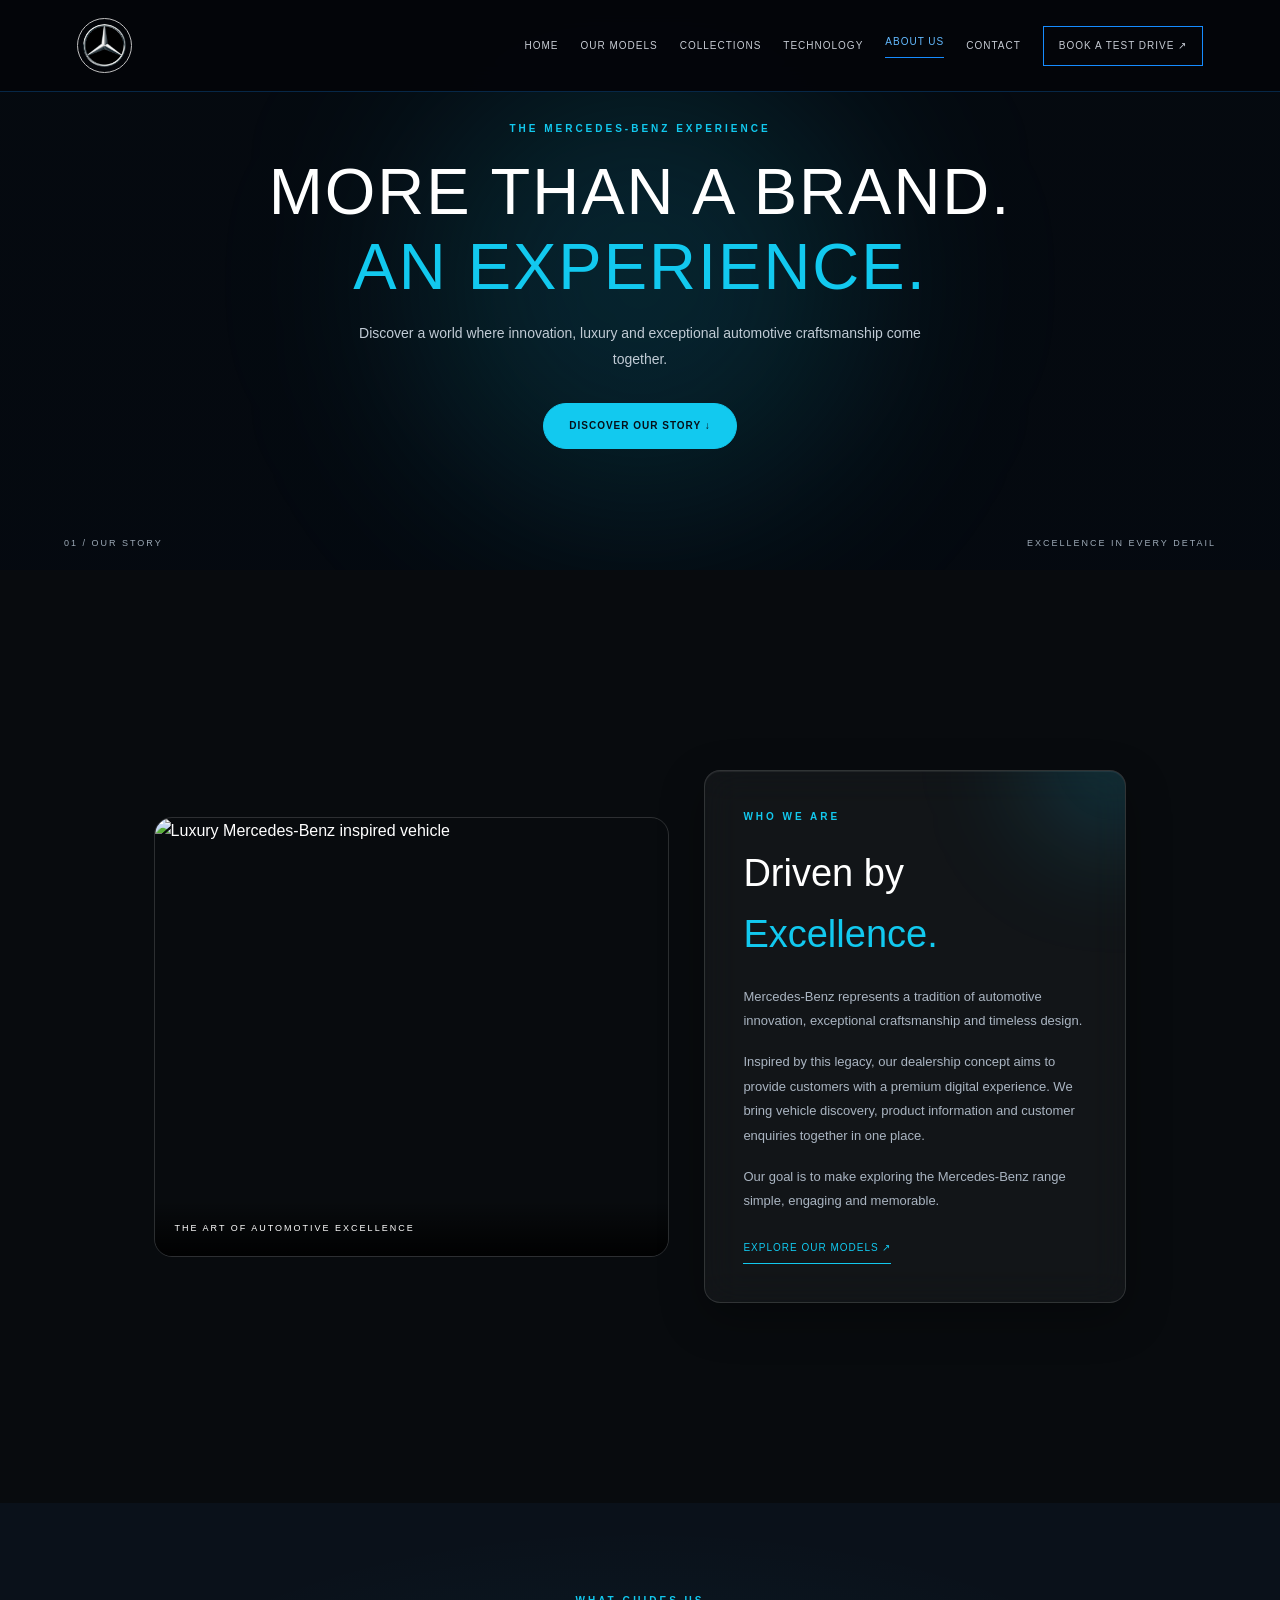
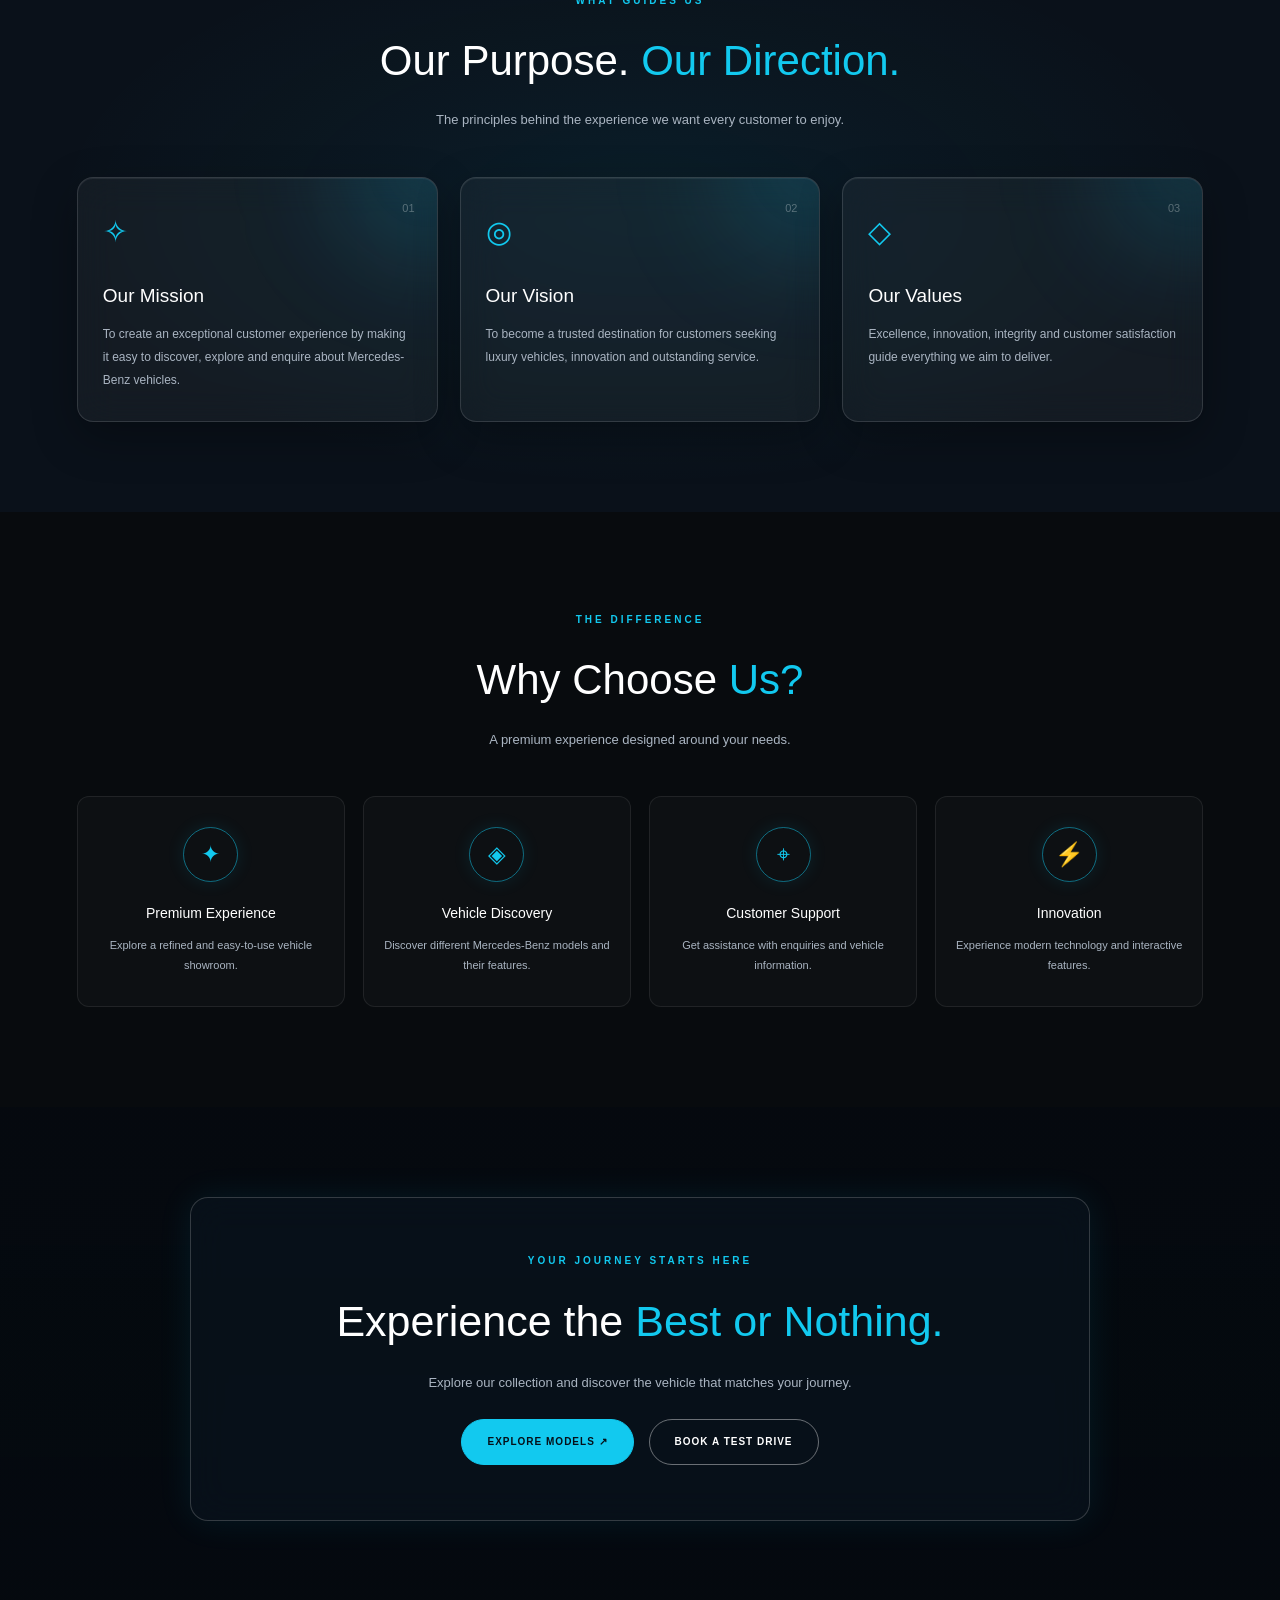
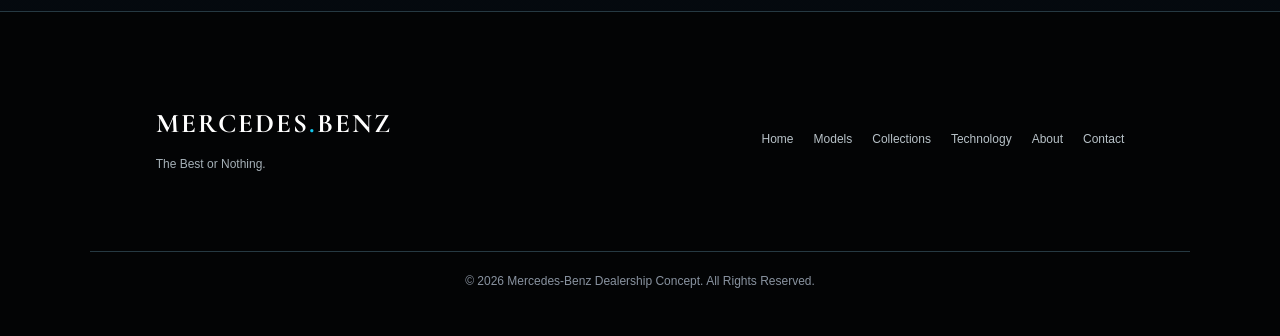
==== commit ac34e7d7: "Update about.html" ====
--- a/about.html
+++ b/about.html
@@ -67,7 +67,7 @@
 
     <div class="story-image">
         <img
-            src="https://images.unsplash.com/photo-1492144534655-ae79c964c9d7?auto=format&fit=crop&w=1200&q=85"
+            src=""
             alt="Luxury Mercedes-Benz inspired vehicle"
         >
 
--- a/style.css
+++ b/style.css
@@ -417,6 +417,572 @@
     font-size: 11px;
     letter-spacing: 1px;
 }
+
+/* =====================================
+   MERCEDES-BENZ ABOUT US
+   FUTURISTIC GLASSMORPHISM DESIGN
+===================================== */
+
+:root {
+    --about-cyan: #12c9ef;
+    --about-blue: #168cff;
+    --about-dark: #070b11;
+    --about-panel: rgba(16, 28, 42, 0.65);
+    --about-muted: #aab5c2;
+}
+
+html {
+    scroll-behavior: smooth;
+}
+
+body {
+    background: var(--about-dark);
+    color: white;
+}
+
+/* COMMON LABEL */
+
+.about-label {
+    color: var(--about-cyan);
+    font-size: 10px;
+    font-weight: bold;
+    letter-spacing: 3px;
+    margin-bottom: 18px;
+}
+
+/* =====================================
+   HERO
+===================================== */
+
+.about-hero {
+    min-height: 570px;
+    position: relative;
+    display: flex;
+    align-items: center;
+    justify-content: center;
+    text-align: center;
+    overflow: hidden;
+    padding: 80px 20px;
+
+    background:
+        linear-gradient(rgba(4, 9, 16, .72), rgba(4, 9, 16, .88)),
+        url("https://images.unsplash.com/photo-1618843479313-40f8afb4b4d8?auto=format&fit=crop&w=1800&q=85")
+        center / cover;
+}
+
+.hero-glow {
+    position: absolute;
+    width: 450px;
+    height: 450px;
+    background: rgba(18, 201, 239, .14);
+    filter: blur(100px);
+    border-radius: 50%;
+    top: 10%;
+    left: 50%;
+    transform: translateX(-50%);
+    animation: glowMove 7s ease-in-out infinite alternate;
+}
+
+.hero-content {
+    position: relative;
+    z-index: 2;
+    max-width: 800px;
+    animation: fadeUp 1s ease both;
+}
+
+.hero-content h1 {
+    font-size: clamp(35px, 6vw, 65px);
+    line-height: 1.15;
+    font-weight: 500;
+    letter-spacing: 2px;
+    margin: 15px 0;
+}
+
+.hero-content h1 span,
+.story-card h2 span,
+.section-heading h2 span,
+.choose-heading h2 span,
+.cta-glass h2 span {
+    color: var(--about-cyan);
+}
+
+.hero-content > p:not(.about-label) {
+    color: #c1cbd5;
+    font-size: 14px;
+    line-height: 1.9;
+    max-width: 600px;
+    margin: 15px auto 30px;
+}
+
+.hero-bottom {
+    position: absolute;
+    bottom: 20px;
+    left: 5%;
+    right: 5%;
+    display: flex;
+    justify-content: space-between;
+    color: #9daab7;
+    font-size: 9px;
+    letter-spacing: 2px;
+}
+
+/* =====================================
+   BUTTONS
+===================================== */
+
+.about-button,
+.outline-button {
+    display: inline-block;
+    padding: 14px 25px;
+    border-radius: 30px;
+    text-decoration: none;
+    font-size: 10px;
+    font-weight: bold;
+    letter-spacing: 1px;
+    transition: .35s ease;
+}
+
+.about-button {
+    background: var(--about-cyan);
+    color: #061019;
+    border: 1px solid var(--about-cyan);
+}
+
+.about-button:hover {
+    background: transparent;
+    color: white;
+    box-shadow: 0 0 25px rgba(18, 201, 239, .35);
+    transform: translateY(-4px);
+}
+
+.outline-button {
+    color: white;
+    border: 1px solid rgba(255,255,255,.4);
+}
+
+.outline-button:hover {
+    border-color: var(--about-cyan);
+    color: var(--about-cyan);
+    transform: translateY(-4px);
+}
+
+/* =====================================
+   STORY SECTION
+===================================== */
+
+.about-section {
+    max-width: 1250px;
+    width: 90%;
+    margin: 100px auto;
+    display: grid;
+    grid-template-columns: 1.1fr .9fr;
+    align-items: center;
+    gap: 35px;
+}
+
+.story-image {
+    height: 440px;
+    position: relative;
+    overflow: hidden;
+    border-radius: 18px;
+    border: 1px solid rgba(255,255,255,.15);
+}
+
+.story-image img {
+    width: 100%;
+    height: 100%;
+    object-fit: cover;
+    transition: .7s ease;
+}
+
+.story-image:hover img {
+    transform: scale(1.07);
+}
+
+.image-caption {
+    position: absolute;
+    bottom: 0;
+    left: 0;
+    right: 0;
+    padding: 20px;
+    background: linear-gradient(transparent, rgba(0,0,0,.9));
+    color: white;
+    font-size: 9px;
+    letter-spacing: 2px;
+}
+
+/* GLASS CARD */
+
+.glass-card {
+    background: rgba(255,255,255,.045);
+    backdrop-filter: blur(18px);
+    -webkit-backdrop-filter: blur(18px);
+    border: 1px solid rgba(255,255,255,.13);
+    border-radius: 16px;
+    box-shadow:
+        0 15px 45px rgba(0,0,0,.3),
+        inset 0 1px 1px rgba(255,255,255,.08);
+    position: relative;
+    overflow: hidden;
+}
+
+.story-card {
+    padding: 38px;
+}
+
+.story-card::before,
+.purpose-card::before {
+    content: "";
+    position: absolute;
+    width: 180px;
+    height: 180px;
+    top: -100px;
+    right: -80px;
+    background: rgba(18,201,239,.16);
+    filter: blur(55px);
+    border-radius: 50%;
+    pointer-events: none;
+}
+
+.story-card > * {
+    position: relative;
+    z-index: 1;
+}
+
+.story-card h2 {
+    font-size: clamp(27px, 3vw, 38px);
+    font-weight: 500;
+    margin: 0 0 20px;
+}
+
+.story-card p:not(.about-label) {
+    color: var(--about-muted);
+    font-size: 13px;
+    line-height: 1.9;
+    margin-bottom: 16px;
+}
+
+.text-link {
+    display: inline-block;
+    margin-top: 10px;
+    color: var(--about-cyan);
+    font-size: 10px;
+    letter-spacing: 1px;
+    text-decoration: none;
+    border-bottom: 1px solid var(--about-cyan);
+    padding-bottom: 7px;
+}
+
+/* =====================================
+   PURPOSE CARDS
+===================================== */
+
+.purpose-section {
+    padding: 90px 6%;
+    background:
+        radial-gradient(ellipse at 50% 50%, rgba(18,201,239,.07), transparent 65%),
+        #0a111a;
+}
+
+.section-heading,
+.choose-heading {
+    text-align: center;
+    max-width: 700px;
+    margin: 0 auto 45px;
+}
+
+.section-heading h2,
+.choose-heading h2 {
+    font-size: clamp(28px, 4vw, 42px);
+    font-weight: 500;
+    margin: 0 0 14px;
+}
+
+.section-heading > p:last-child,
+.choose-heading > p:last-child {
+    color: var(--about-muted);
+    font-size: 13px;
+    line-height: 1.8;
+}
+
+.purpose-grid {
+    max-width: 1150px;
+    margin: auto;
+    display: grid;
+    grid-template-columns: repeat(3, 1fr);
+    gap: 22px;
+}
+
+.purpose-card {
+    padding: 30px 25px;
+    min-height: 240px;
+    transition: .4s ease;
+    cursor: pointer;
+}
+
+.purpose-card:hover {
+    transform: translateY(-10px);
+    border-color: var(--about-cyan);
+    box-shadow: 0 15px 40px rgba(18,201,239,.13);
+}
+
+.card-icon {
+    font-size: 30px;
+    color: var(--about-cyan);
+    margin-bottom: 25px;
+}
+
+.card-number {
+    position: absolute;
+    top: 22px;
+    right: 22px;
+    color: rgba(255,255,255,.3);
+    font-size: 11px;
+}
+
+.purpose-card h3 {
+    font-size: 19px;
+    font-weight: 500;
+    margin-bottom: 12px;
+}
+
+.purpose-card p {
+    color: var(--about-muted);
+    font-size: 12px;
+    line-height: 1.9;
+}
+
+/* =====================================
+   WHY CHOOSE US
+===================================== */
+
+.choose-section {
+    padding: 100px 6%;
+    max-width: 1350px;
+    margin: auto;
+}
+
+.choose-grid {
+    display: grid;
+    grid-template-columns: repeat(4, 1fr);
+    gap: 18px;
+}
+
+.choose-item {
+    text-align: center;
+    padding: 30px 17px;
+    background: rgba(255,255,255,.025);
+    border: 1px solid rgba(255,255,255,.08);
+    border-radius: 12px;
+    transition: .35s;
+}
+
+.choose-item:hover {
+    background: rgba(18,201,239,.07);
+    border-color: var(--about-cyan);
+    transform: translateY(-7px);
+}
+
+.choose-icon {
+    width: 55px;
+    height: 55px;
+    margin: 0 auto 20px;
+    display: flex;
+    justify-content: center;
+    align-items: center;
+    border-radius: 50%;
+    border: 1px solid rgba(18,201,239,.5);
+    color: var(--about-cyan);
+    font-size: 23px;
+    box-shadow: 0 0 18px rgba(18,201,239,.1);
+}
+
+.choose-item h3 {
+    font-size: 14px;
+    font-weight: 500;
+    margin-bottom: 12px;
+}
+
+.choose-item p {
+    color: var(--about-muted);
+    font-size: 11px;
+    line-height: 1.8;
+}
+
+/* =====================================
+   FINAL CTA
+===================================== */
+
+.about-cta {
+    padding: 90px 6%;
+    background:
+        linear-gradient(rgba(4,9,15,.78), rgba(4,9,15,.9)),
+        url("https://images.unsplash.com/photo-1503376780353-7e6692767b70?auto=format&fit=crop&w=1800&q=85")
+        center / cover;
+}
+
+.cta-glass {
+    max-width: 900px;
+    margin: auto;
+    padding: 55px 25px;
+    text-align: center;
+    background: rgba(10,20,32,.65);
+    backdrop-filter: blur(18px);
+    -webkit-backdrop-filter: blur(18px);
+    border: 1px solid rgba(255,255,255,.18);
+    border-radius: 18px;
+    box-shadow: 0 0 35px rgba(18,201,239,.09);
+}
+
+.cta-glass h2 {
+    font-size: clamp(26px, 4vw, 43px);
+    font-weight: 500;
+    margin: 10px 0 15px;
+}
+
+.cta-glass > p:not(.about-label) {
+    color: var(--about-muted);
+    font-size: 13px;
+    line-height: 1.8;
+    margin-bottom: 25px;
+}
+
+.cta-buttons {
+    display: flex;
+    justify-content: center;
+    flex-wrap: wrap;
+    gap: 15px;
+}
+
+/* =====================================
+   ANIMATIONS
+===================================== */
+
+@keyframes fadeUp {
+    from {
+        opacity: 0;
+        transform: translateY(30px);
+    }
+    to {
+        opacity: 1;
+        transform: translateY(0);
+    }
+}
+
+@keyframes glowMove {
+    from {
+        transform: translateX(-50%) translateY(-15px);
+    }
+    to {
+        transform: translateX(-50%) translateY(25px);
+    }
+}
+
+.story-card,
+.purpose-card,
+.choose-item {
+    animation: fadeUp .8s ease both;
+}
+
+/* =====================================
+   TABLET
+===================================== */
+
+@media (max-width: 900px) {
+
+    .about-section {
+        grid-template-columns: 1fr;
+        gap: 25px;
+    }
+
+    .story-image {
+        height: 350px;
+    }
+
+    .purpose-grid {
+        grid-template-columns: repeat(2, 1fr);
+    }
+
+    .choose-grid {
+        grid-template-columns: repeat(2, 1fr);
+    }
+}
+
+/* =====================================
+   MOBILE
+===================================== */
+
+@media (max-width: 600px) {
+
+    .about-hero {
+        min-height: 500px;
+    }
+
+    .hero-content h1 {
+        font-size: 34px;
+    }
+
+    .hero-bottom {
+        font-size: 7px;
+    }
+
+    .about-section {
+        width: 90%;
+        margin: 65px auto;
+    }
+
+    .story-image {
+        height: 250px;
+    }
+
+    .story-card {
+        padding: 25px 20px;
+    }
+
+    .purpose-section,
+    .choose-section {
+        padding: 65px 5%;
+    }
+
+    .purpose-grid,
+    .choose-grid {
+        grid-template-columns: 1fr;
+    }
+
+    .purpose-card {
+        min-height: auto;
+    }
+
+    .cta-glass {
+        padding: 35px 18px;
+    }
+
+    .cta-buttons {
+        flex-direction: column;
+        align-items: center;
+    }
+
+    .about-button,
+    .outline-button {
+        width: 100%;
+        max-width: 260px;
+        text-align: center;
+    }
+}
+
+/* ACCESSIBILITY: REDUCE MOTION */
+
+@media (prefers-reduced-motion: reduce) {
+    *,
+    *::before,
+    *::after {
+        animation-duration: .01ms !important;
+        animation-iteration-count: 1 !important;
+        scroll-behavior: auto !important;
+        transition-duration: .01ms !important;
+    }
+}
+
 
 /* CONTACT AND BOOKING */
 
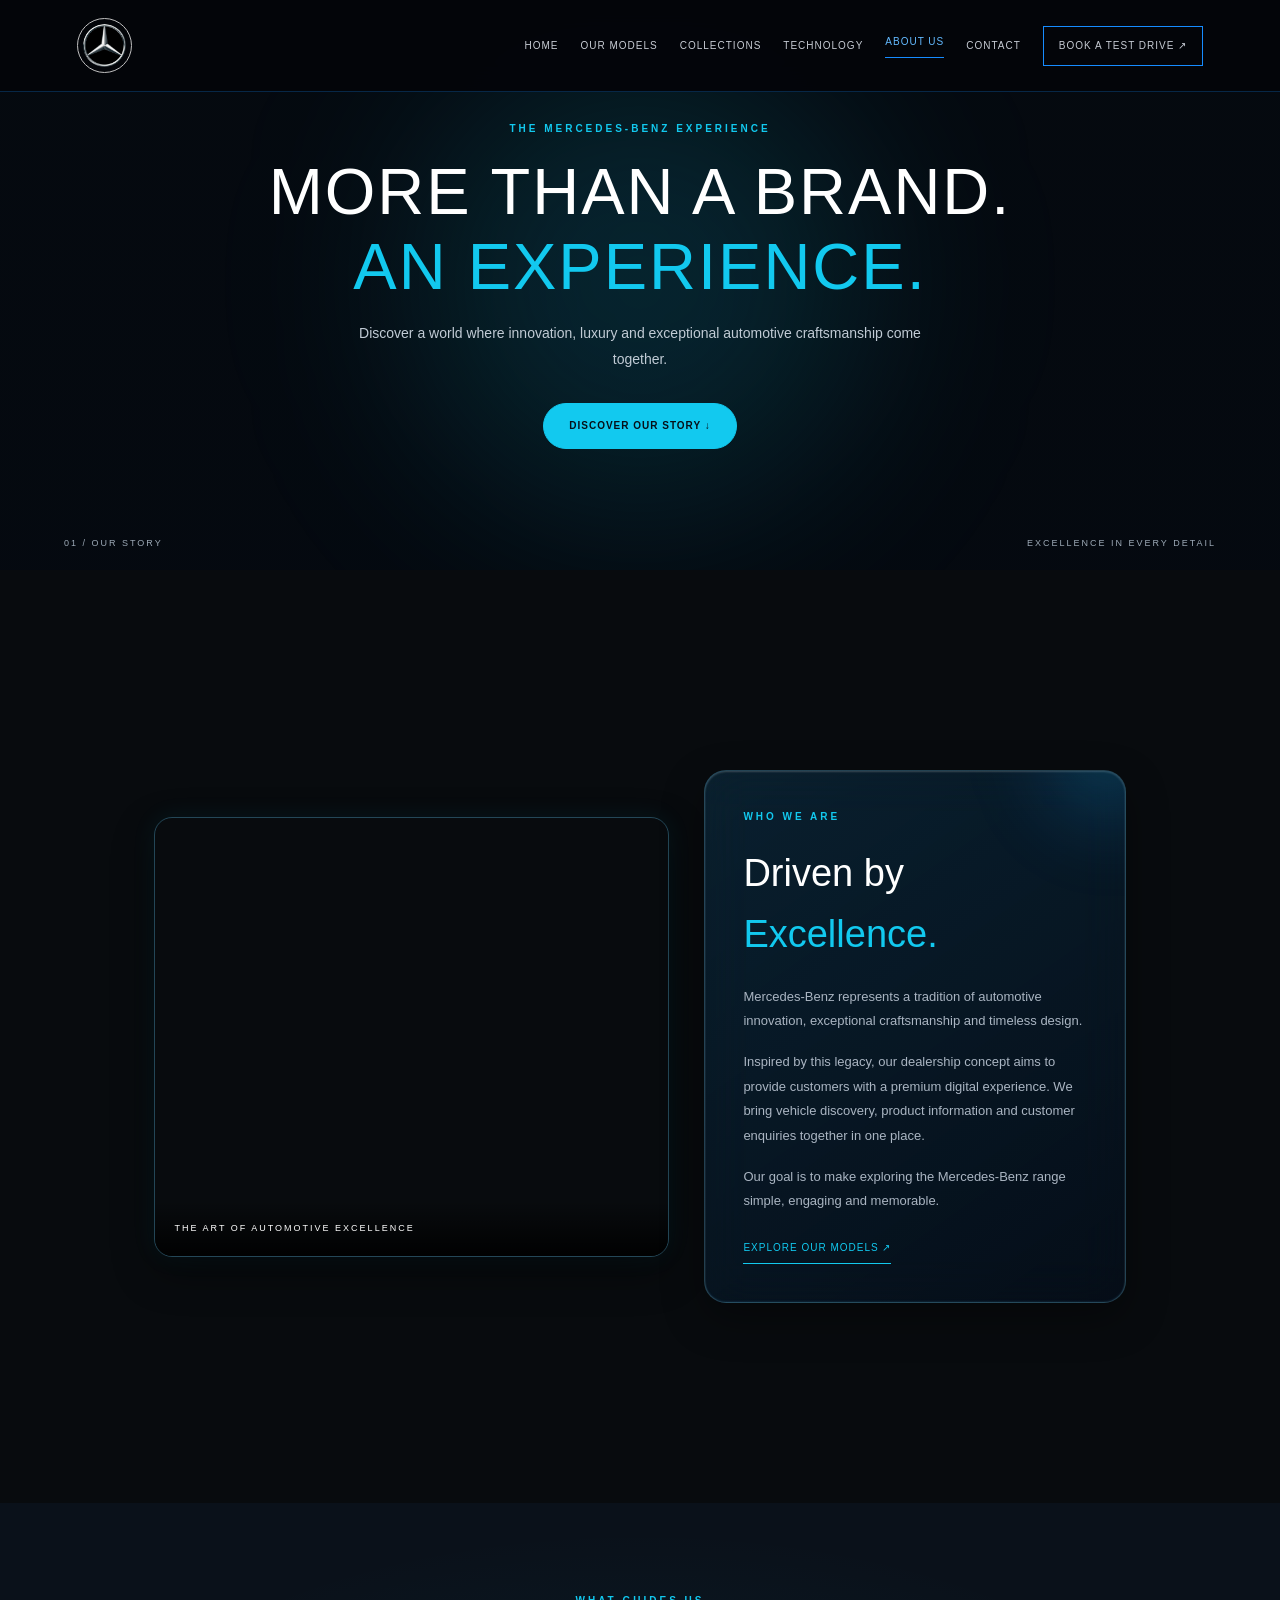
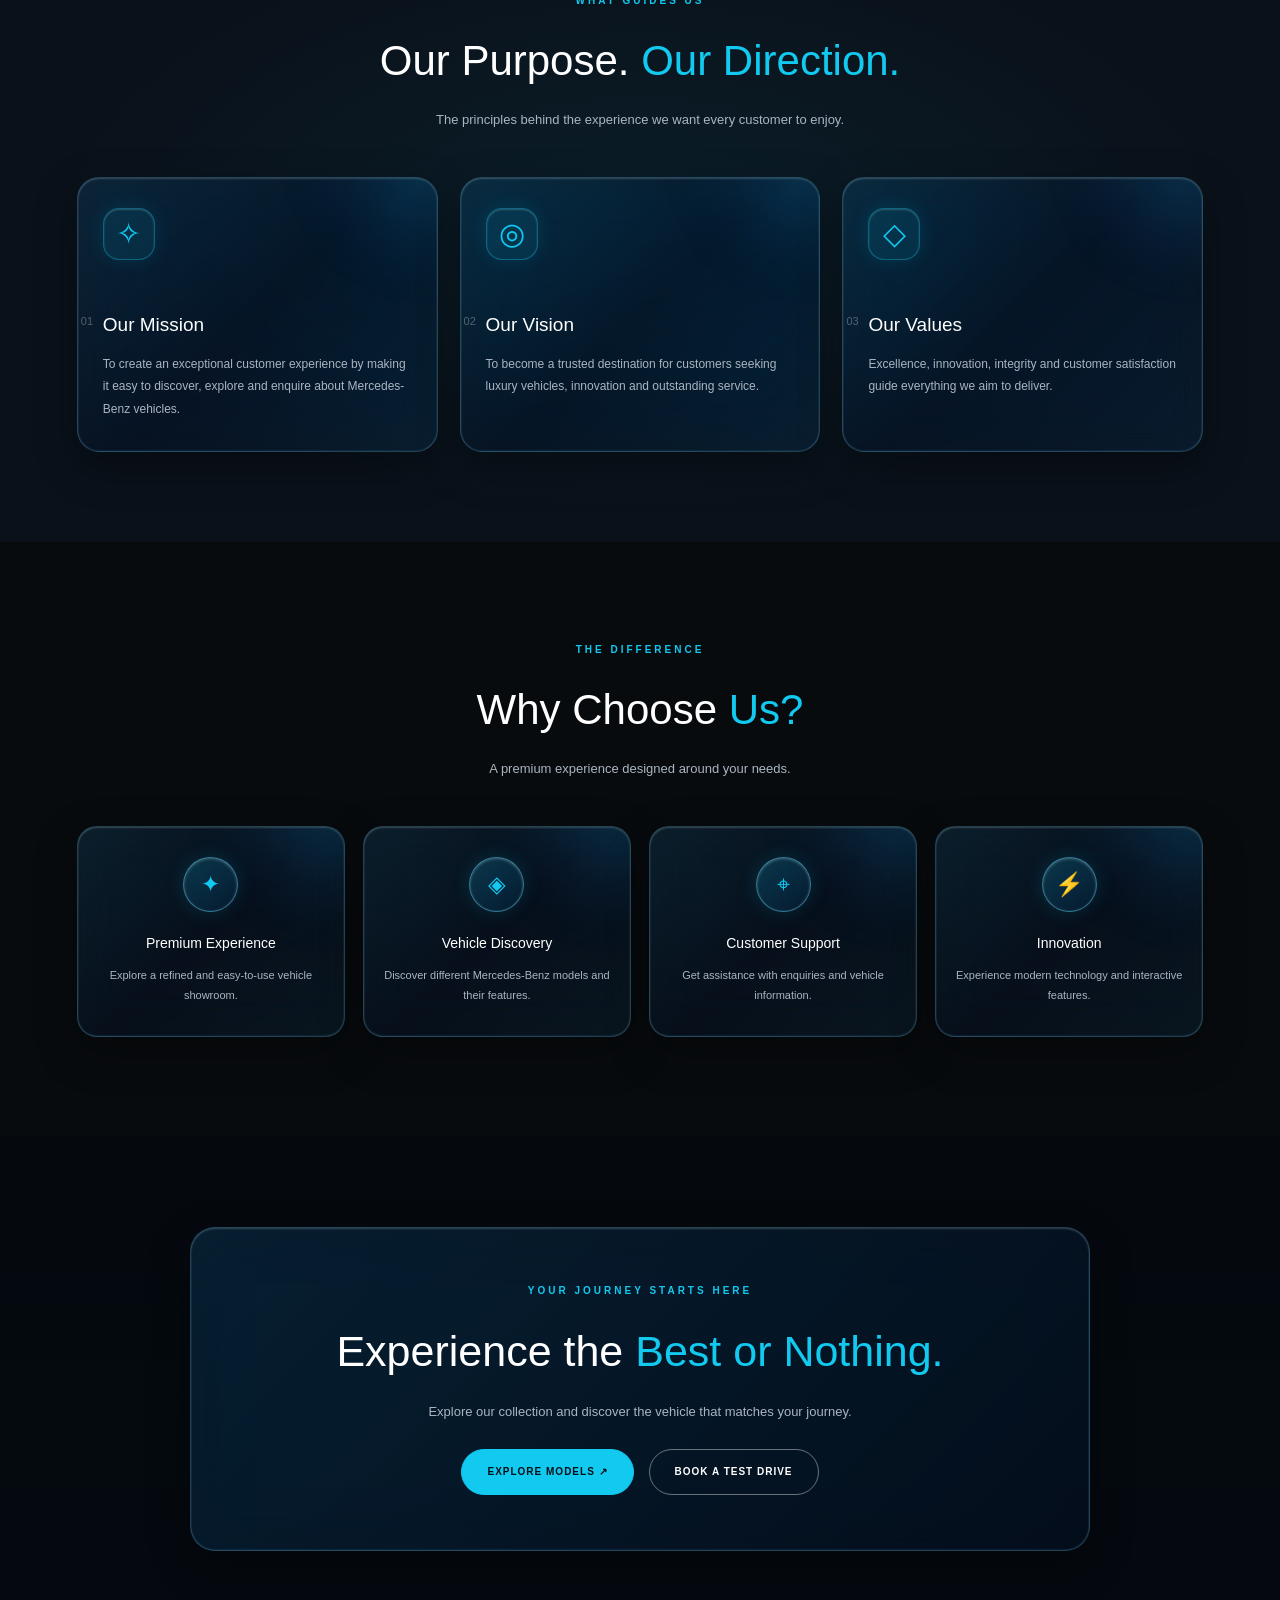
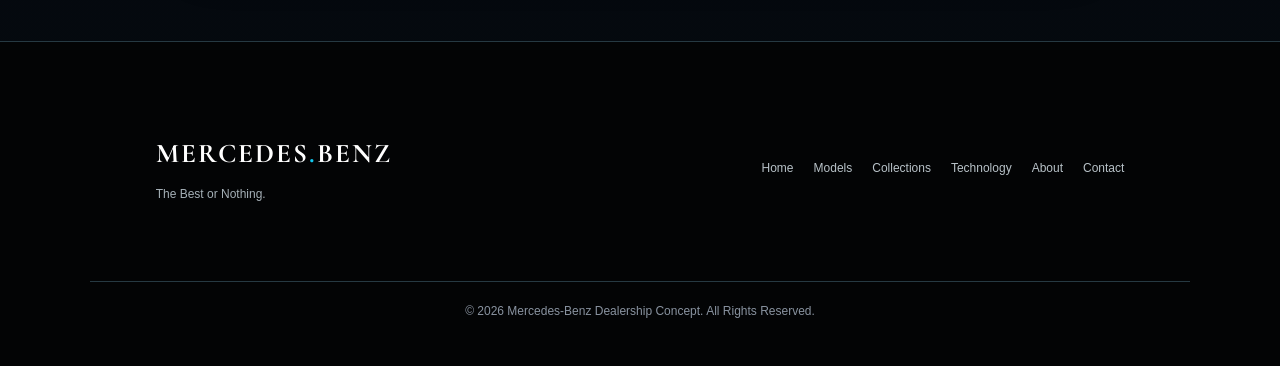
==== commit b72b6373: "Update about.html" ====
--- a/about.html
+++ b/about.html
@@ -65,16 +65,27 @@
 <!-- ABOUT OUR STORY -->
 <section class="about-section" id="our-story">
 
-    <div class="story-image">
-        <img
-            src=""
-            alt="Luxury Mercedes-Benz inspired vehicle"
-        >
-
-        <div class="image-caption">
-            <span>THE ART OF AUTOMOTIVE EXCELLENCE</span>
-        </div>
-    </div>
+
+<div class="story-image">
+
+    <video
+        class="story-video"
+        autoplay
+        muted
+        loop
+        playsinline
+        preload="auto"
+    >
+        <source src="">
+        Your browser does not support video playback.
+    </video>
+
+    <div class="image-caption">
+        <span>THE ART OF AUTOMOTIVE EXCELLENCE</span>
+    </div>
+
+</div>
+
 
     <div class="glass-card story-card">
         <p class="about-label">WHO WE ARE</p>
--- a/style.css
+++ b/style.css
@@ -982,6 +982,368 @@
         transition-duration: .01ms !important;
     }
 }
+
+/* =========================================
+   MERCEDES-BENZ — LIQUID GLASS UPGRADE
+========================================= */
+
+/* LIQUID GLASS BASE */
+
+.glass-card,
+.choose-item,
+.cta-glass {
+
+    position: relative;
+    overflow: hidden;
+
+    background:
+        linear-gradient(
+            135deg,
+            rgba(30, 115, 160, 0.20),
+            rgba(8, 20, 38, 0.48),
+            rgba(30, 100, 145, 0.12)
+        );
+
+    backdrop-filter: blur(24px) saturate(180%);
+    -webkit-backdrop-filter: blur(24px) saturate(180%);
+
+    border: 1px solid rgba(130, 220, 255, 0.24);
+
+    box-shadow:
+        0 15px 40px rgba(0, 0, 0, 0.35),
+        inset 0 1px 2px rgba(255,255,255,0.20),
+        inset 0 -1px 2px rgba(80,180,255,0.10);
+
+    transition:
+        transform 0.6s ease,
+        border-color 0.6s ease,
+        box-shadow 0.6s ease;
+}
+
+/* GLASS REFLECTION */
+
+.glass-card::after,
+.choose-item::after,
+.cta-glass::after {
+
+    content: "";
+
+    position: absolute;
+
+    top: -100%;
+    left: -60%;
+
+    width: 50%;
+    height: 300%;
+
+    background: linear-gradient(
+        90deg,
+        transparent,
+        rgba(255,255,255,0.08),
+        rgba(150,225,255,0.18),
+        transparent
+    );
+
+    transform: rotate(25deg) translateX(-200%);
+
+    pointer-events: none;
+
+    transition: transform 1.1s ease;
+}
+
+.glass-card:hover::after,
+.choose-item:hover::after,
+.cta-glass:hover::after {
+
+    transform: rotate(25deg) translateX(550%);
+}
+
+/* LIQUID LIGHT */
+
+.glass-card::before,
+.choose-item::before {
+
+    content: "";
+
+    position: absolute;
+
+    width: 230px;
+    height: 230px;
+
+    top: -130px;
+    right: -100px;
+
+    background: radial-gradient(
+        circle,
+        rgba(20,190,255,0.22),
+        rgba(20,140,255,0.08) 40%,
+        transparent 70%
+    );
+
+    filter: blur(25px);
+
+    pointer-events: none;
+
+    animation: liquidGlow 8s ease-in-out infinite alternate;
+}
+
+@keyframes liquidGlow {
+
+    0% {
+        transform: translate(0, 0) scale(1);
+    }
+
+    50% {
+        transform: translate(-30px, 35px) scale(1.2);
+    }
+
+    100% {
+        transform: translate(15px, 55px) scale(0.9);
+    }
+}
+
+/* FLOATING WATER MOTION */
+
+@keyframes liquidFloat {
+
+    0%, 100% {
+        transform: translateY(0) rotateX(0deg);
+    }
+
+    50% {
+        transform: translateY(-8px) rotateX(1deg);
+    }
+}
+
+/* STORY GLASS */
+
+.story-card {
+
+    animation:
+        liquidFloat 7s ease-in-out infinite;
+
+    border-radius: 22px;
+
+    background:
+        linear-gradient(
+            145deg,
+            rgba(20,100,145,0.24),
+            rgba(5,15,28,0.65)
+        );
+}
+
+.story-card:hover {
+
+    transform: translateY(-9px);
+
+    border-color: rgba(40,205,255,0.65);
+
+    box-shadow:
+        0 20px 55px rgba(0,130,255,0.18),
+        inset 0 1px 2px rgba(255,255,255,0.25);
+}
+
+/* MISSION, VISION & VALUES */
+
+.purpose-card {
+
+    border-radius: 22px;
+
+    animation:
+        liquidFloat 6s ease-in-out infinite;
+
+    transition:
+        transform 0.5s ease,
+        box-shadow 0.5s ease,
+        border-color 0.5s ease;
+}
+
+.purpose-card:nth-child(2) {
+    animation-delay: 1.2s;
+}
+
+.purpose-card:nth-child(3) {
+    animation-delay: 2.4s;
+}
+
+.purpose-card:hover {
+
+    transform: translateY(-12px) scale(1.025);
+
+    border-color: rgba(18,201,239,0.8);
+
+    box-shadow:
+        0 20px 50px rgba(0,150,255,0.2),
+        0 0 25px rgba(18,201,239,0.12),
+        inset 0 1px 2px rgba(255,255,255,0.25);
+}
+
+/* GLASS CARD CONTENT ABOVE EFFECTS */
+
+.glass-card > *,
+.choose-item > * {
+
+    position: relative;
+    z-index: 2;
+}
+
+/* CARD ICONS */
+
+.card-icon {
+
+    width: 52px;
+    height: 52px;
+
+    display: flex;
+    align-items: center;
+    justify-content: center;
+
+    border-radius: 16px;
+
+    background: rgba(18,201,239,0.09);
+
+    border: 1px solid rgba(18,201,239,0.35);
+
+    box-shadow:
+        0 0 20px rgba(18,201,239,0.12),
+        inset 0 1px 2px rgba(255,255,255,0.2);
+
+    transition: 0.5s ease;
+}
+
+.purpose-card:hover .card-icon {
+
+    transform: rotateY(180deg) scale(1.08);
+
+    background: rgba(18,201,239,0.2);
+
+    box-shadow:
+        0 0 25px rgba(18,201,239,0.35);
+}
+
+/* WHY CHOOSE US GLASS TILES */
+
+.choose-item {
+
+    border-radius: 20px;
+
+    animation:
+        liquidFloat 7s ease-in-out infinite;
+
+    transition:
+        transform 0.5s ease,
+        border-color 0.5s ease,
+        box-shadow 0.5s ease;
+}
+
+.choose-item:nth-child(2) {
+    animation-delay: 1s;
+}
+
+.choose-item:nth-child(3) {
+    animation-delay: 2s;
+}
+
+.choose-item:nth-child(4) {
+    animation-delay: 3s;
+}
+
+.choose-item:hover {
+
+    transform: translateY(-10px) scale(1.035);
+
+    border-color: rgba(18,201,239,0.7);
+
+    background: rgba(15,90,130,0.22);
+
+    box-shadow:
+        0 15px 45px rgba(0,150,255,0.18),
+        inset 0 1px 2px rgba(255,255,255,0.22);
+}
+
+/* ICON GLASS CIRCLES */
+
+.choose-icon {
+
+    background:
+        linear-gradient(
+            145deg,
+            rgba(18,201,239,0.18),
+            rgba(10,50,90,0.30)
+        );
+
+    backdrop-filter: blur(15px);
+    -webkit-backdrop-filter: blur(15px);
+
+    border: 1px solid rgba(100,220,255,0.45);
+
+    box-shadow:
+        0 0 20px rgba(18,201,239,0.15),
+        inset 0 1px 3px rgba(255,255,255,0.25);
+
+    transition: 0.5s ease;
+}
+
+.choose-item:hover .choose-icon {
+
+    transform: translateY(-5px) scale(1.1);
+
+    box-shadow:
+        0 0 30px rgba(18,201,239,0.4),
+        inset 0 1px 4px rgba(255,255,255,0.3);
+}
+
+/* FINAL CTA GLASS */
+
+.cta-glass {
+
+    border-radius: 25px;
+
+    background:
+        linear-gradient(
+            135deg,
+            rgba(15,80,120,0.30),
+            rgba(5,15,30,0.72)
+        );
+
+    animation: liquidFloat 8s ease-in-out infinite;
+}
+
+/* STORY IMAGE GLASS BORDER */
+
+.story-image {
+
+    border: 1px solid rgba(100,210,255,0.3);
+
+    box-shadow:
+        0 15px 40px rgba(0,0,0,0.4),
+        0 0 25px rgba(18,201,239,0.08);
+}
+
+/* ACCESSIBILITY */
+
+@media (prefers-reduced-motion: reduce) {
+
+    .glass-card,
+    .purpose-card,
+    .choose-item,
+    .cta-glass,
+    .glass-card::before,
+    .choose-item::before {
+
+        animation: none !important;
+        transition: none !important;
+    }
+}
+
+/* FIX FLOATING HOVER ANIMATION */
+
+.story-card:hover,
+.purpose-card:hover,
+.choose-item:hover {
+    animation-play-state: paused;
+}
+
 
 
 /* CONTACT AND BOOKING */
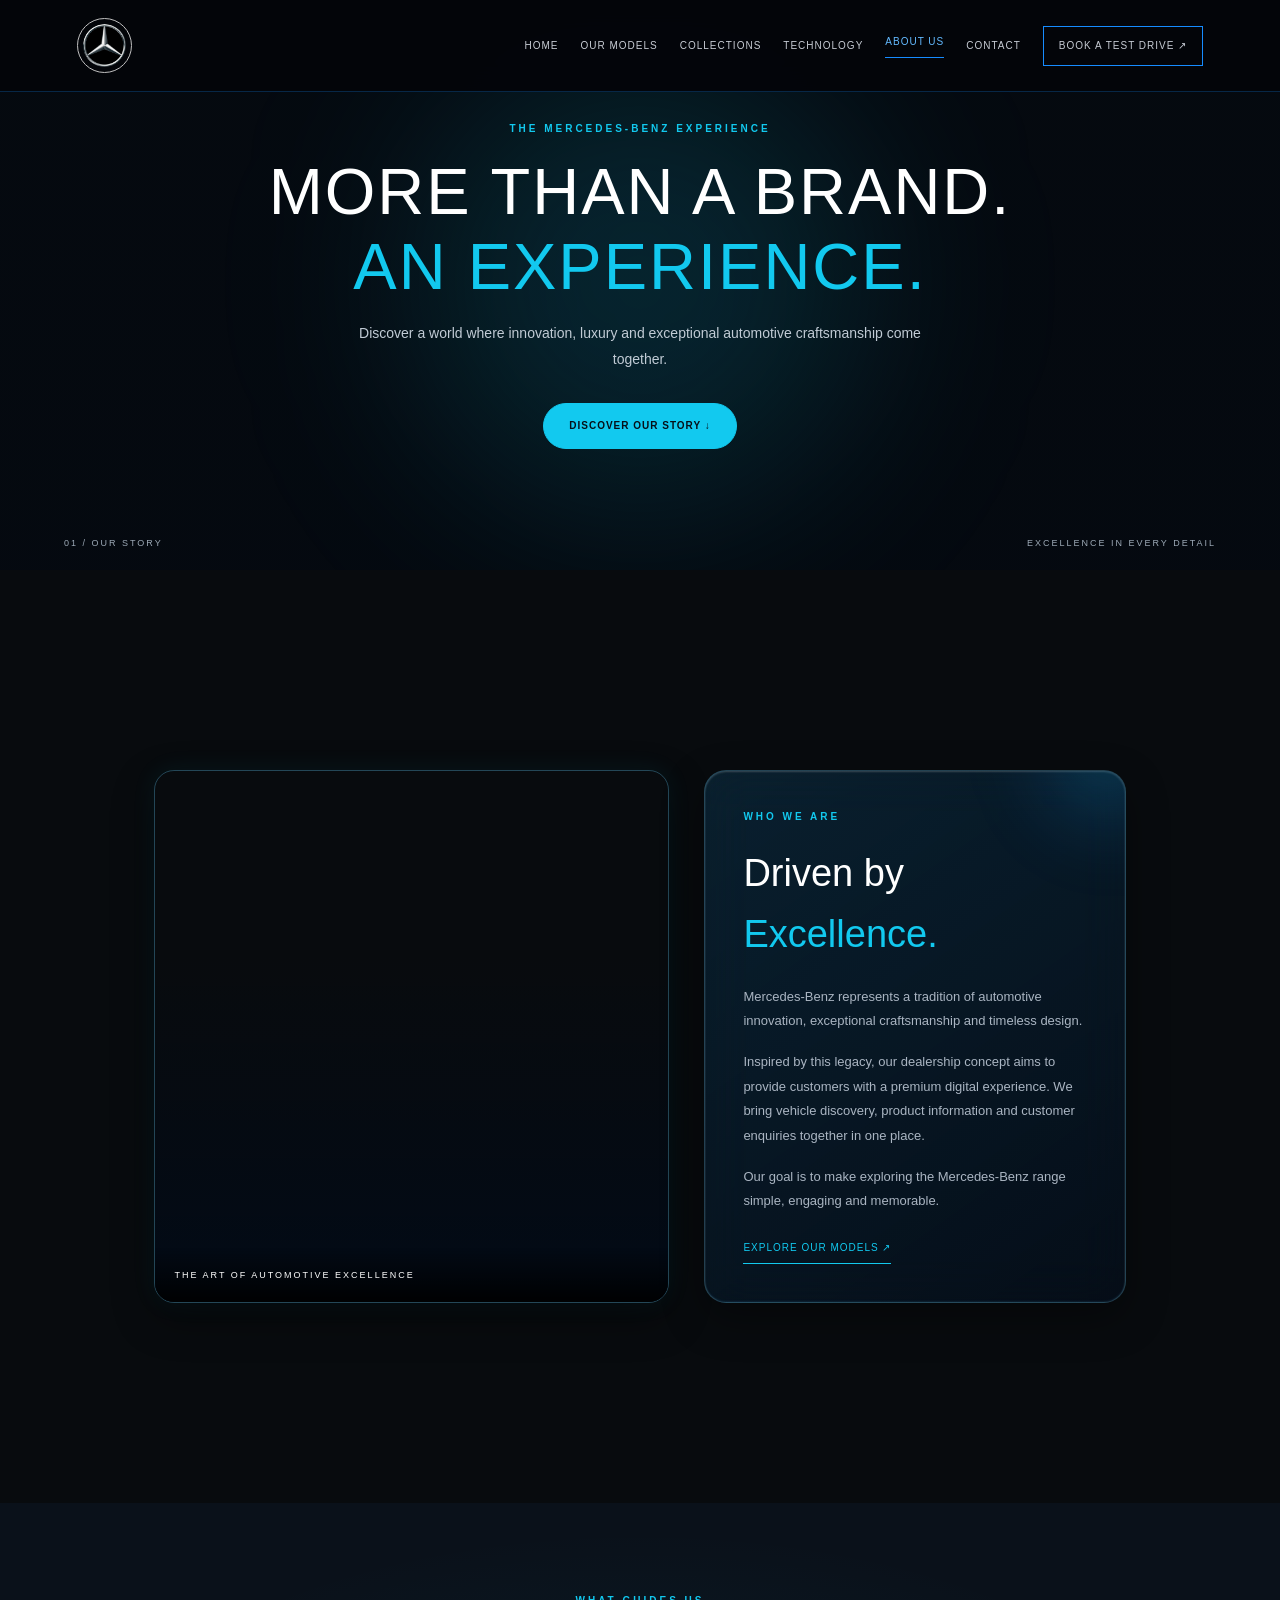
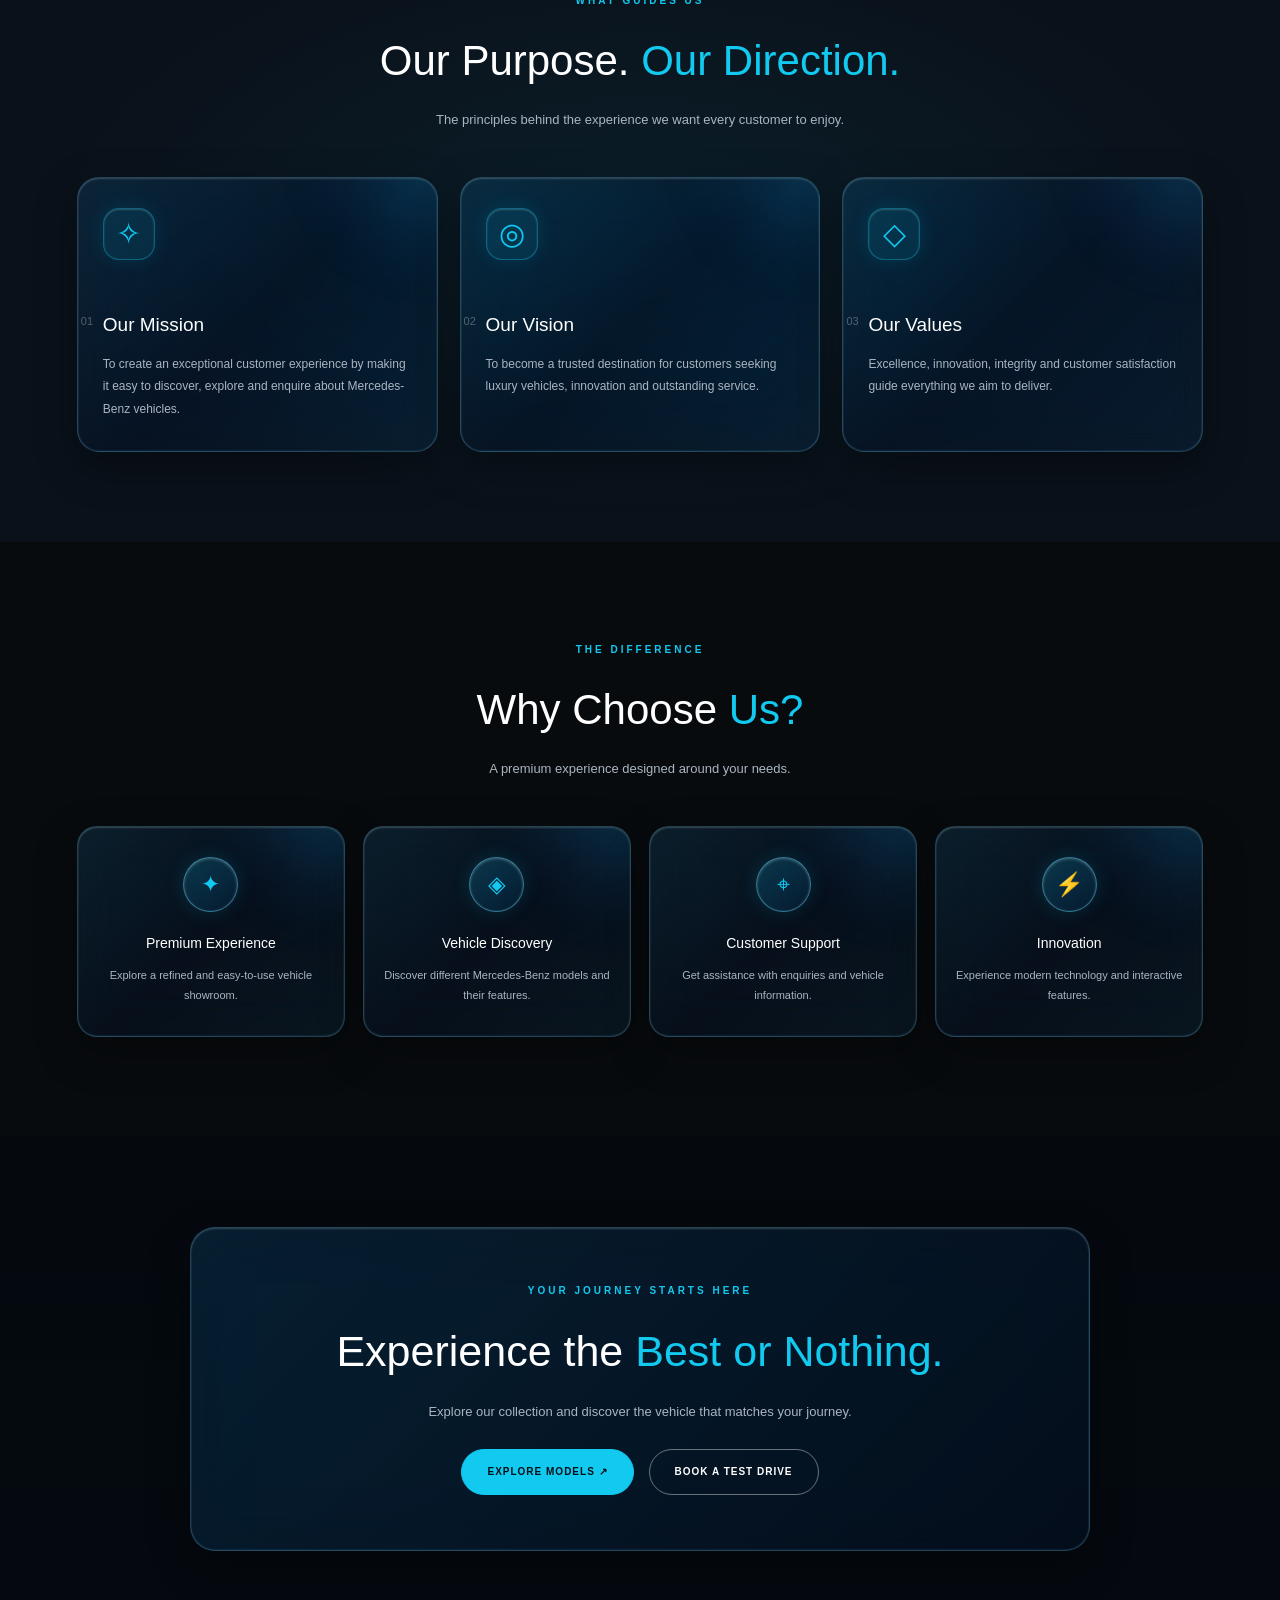
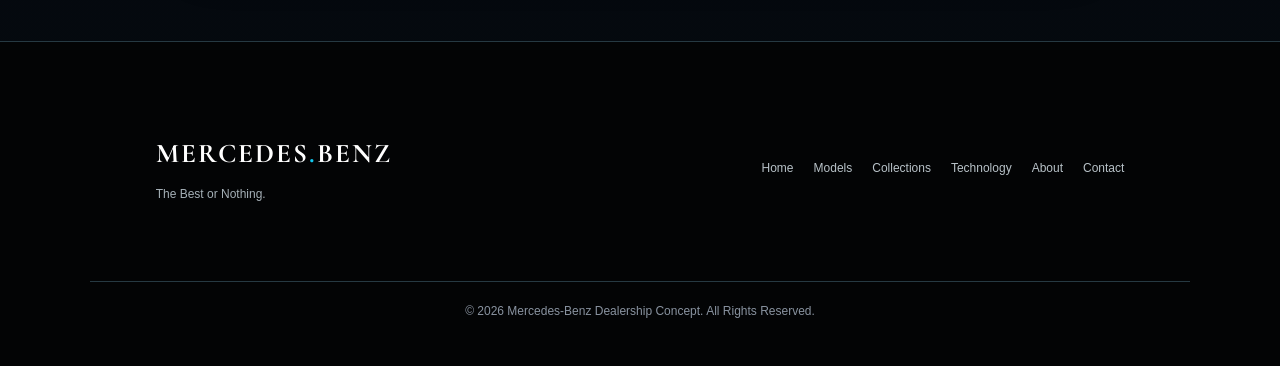
==== commit 1372fc05: "Update video source in about.html" ====
--- a/about.html
+++ b/about.html
@@ -76,7 +76,7 @@
         playsinline
         preload="auto"
     >
-        <source src="">
+        <source src="ssstik.io_1795600093625.mp4">
         Your browser does not support video playback.
     </video>
 
--- a/style.css
+++ b/style.css
@@ -586,6 +586,65 @@
     overflow: hidden;
     border-radius: 18px;
     border: 1px solid rgba(255,255,255,.15);
+}
+
+/* MERCEDES STORY AUTOPLAY VIDEO */
+
+.story-image {
+    position: relative;
+    overflow: hidden;
+    border-radius: 20px;
+    height: 100%;
+    min-height: 350px;
+}
+
+/* VIDEO COVERS THE ENTIRE GRID */
+
+.story-video {
+    position: absolute;
+    inset: 0;
+
+    width: 100%;
+    height: 100%;
+
+    object-fit: cover;
+    object-position: center;
+
+    display: block;
+}
+
+/* DARK CINEMATIC OVERLAY */
+
+.story-image::after {
+    content: "";
+
+    position: absolute;
+    inset: 0;
+
+    background: linear-gradient(
+        to top,
+        rgba(0, 10, 25, 0.75),
+        transparent 65%
+    );
+
+    pointer-events: none;
+}
+
+/* CAPTION ABOVE VIDEO */
+
+.image-caption {
+    position: absolute;
+    bottom: 20px;
+    left: 20px;
+    z-index: 3;
+}
+
+/* MOBILE RESPONSIVENESS */
+
+@media (max-width: 768px) {
+    .story-image {
+        min-height: 280px;
+    }
 }
 
 .story-image img {
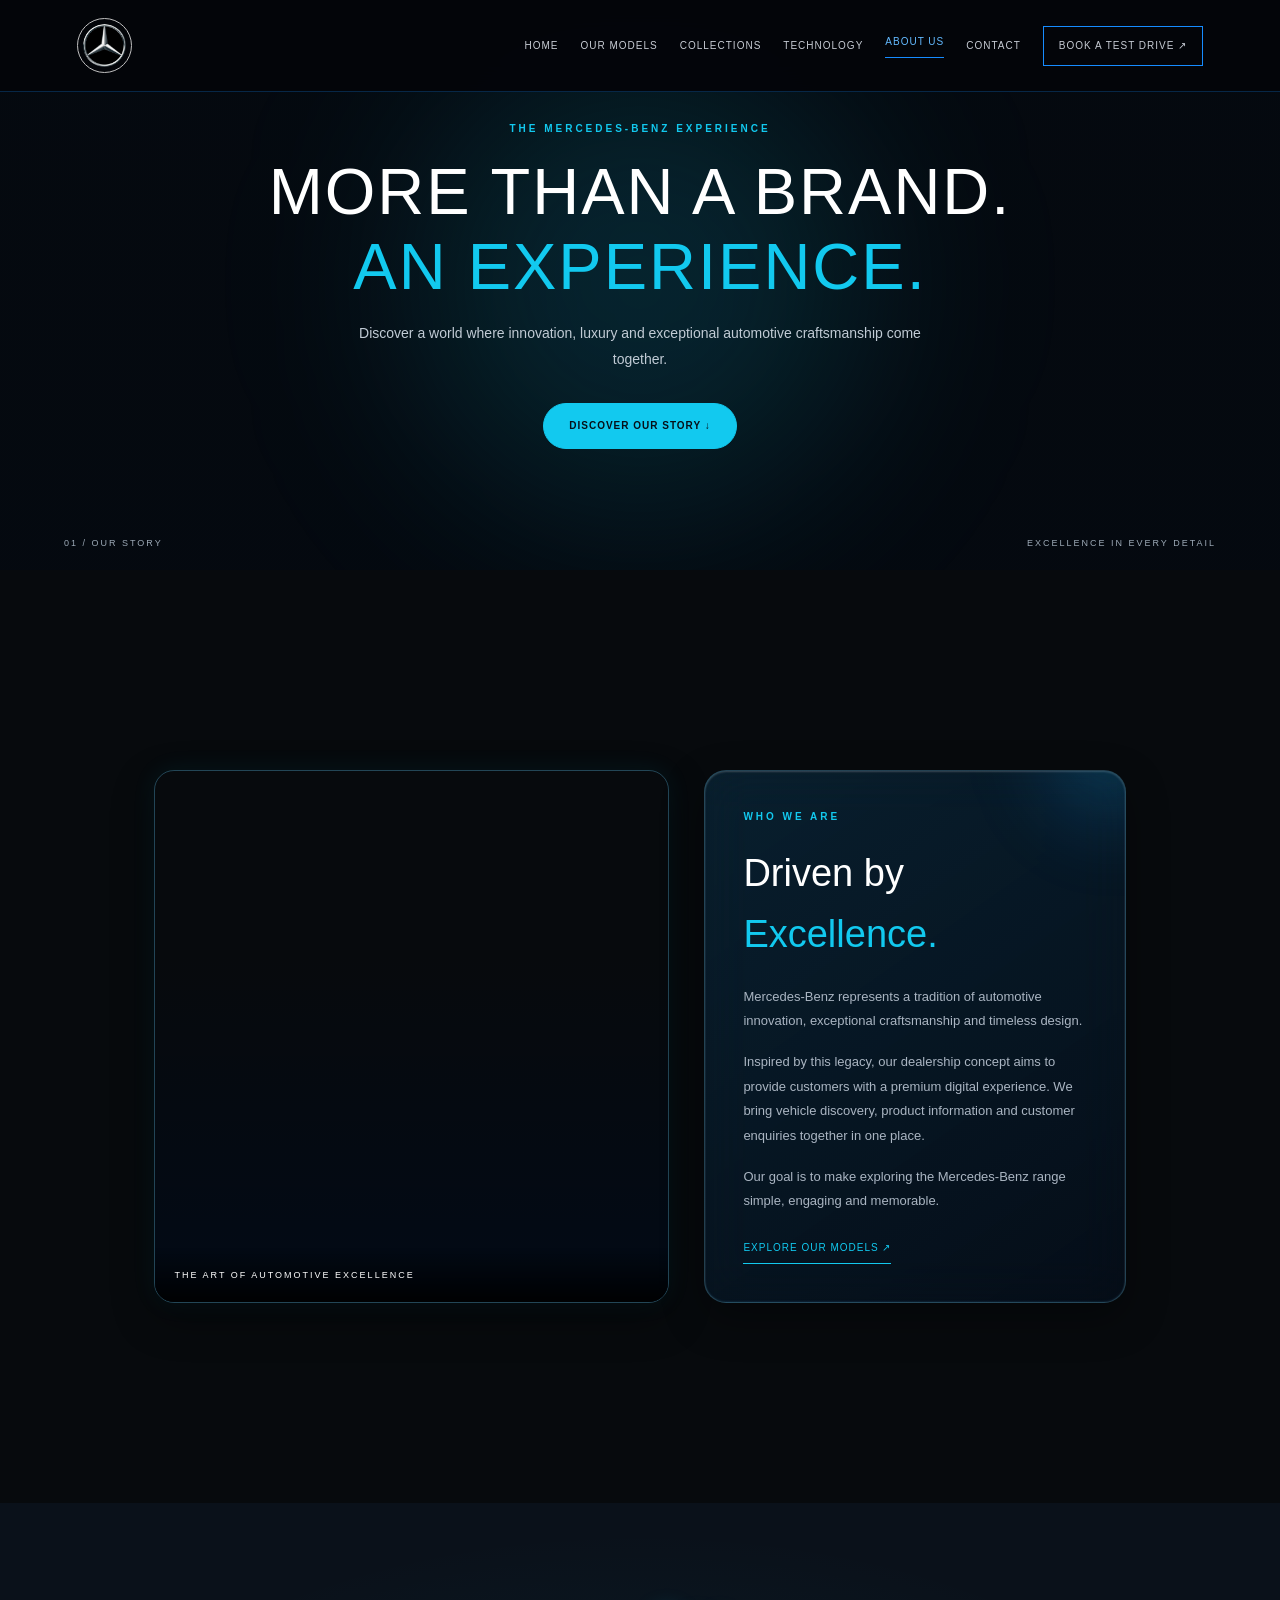
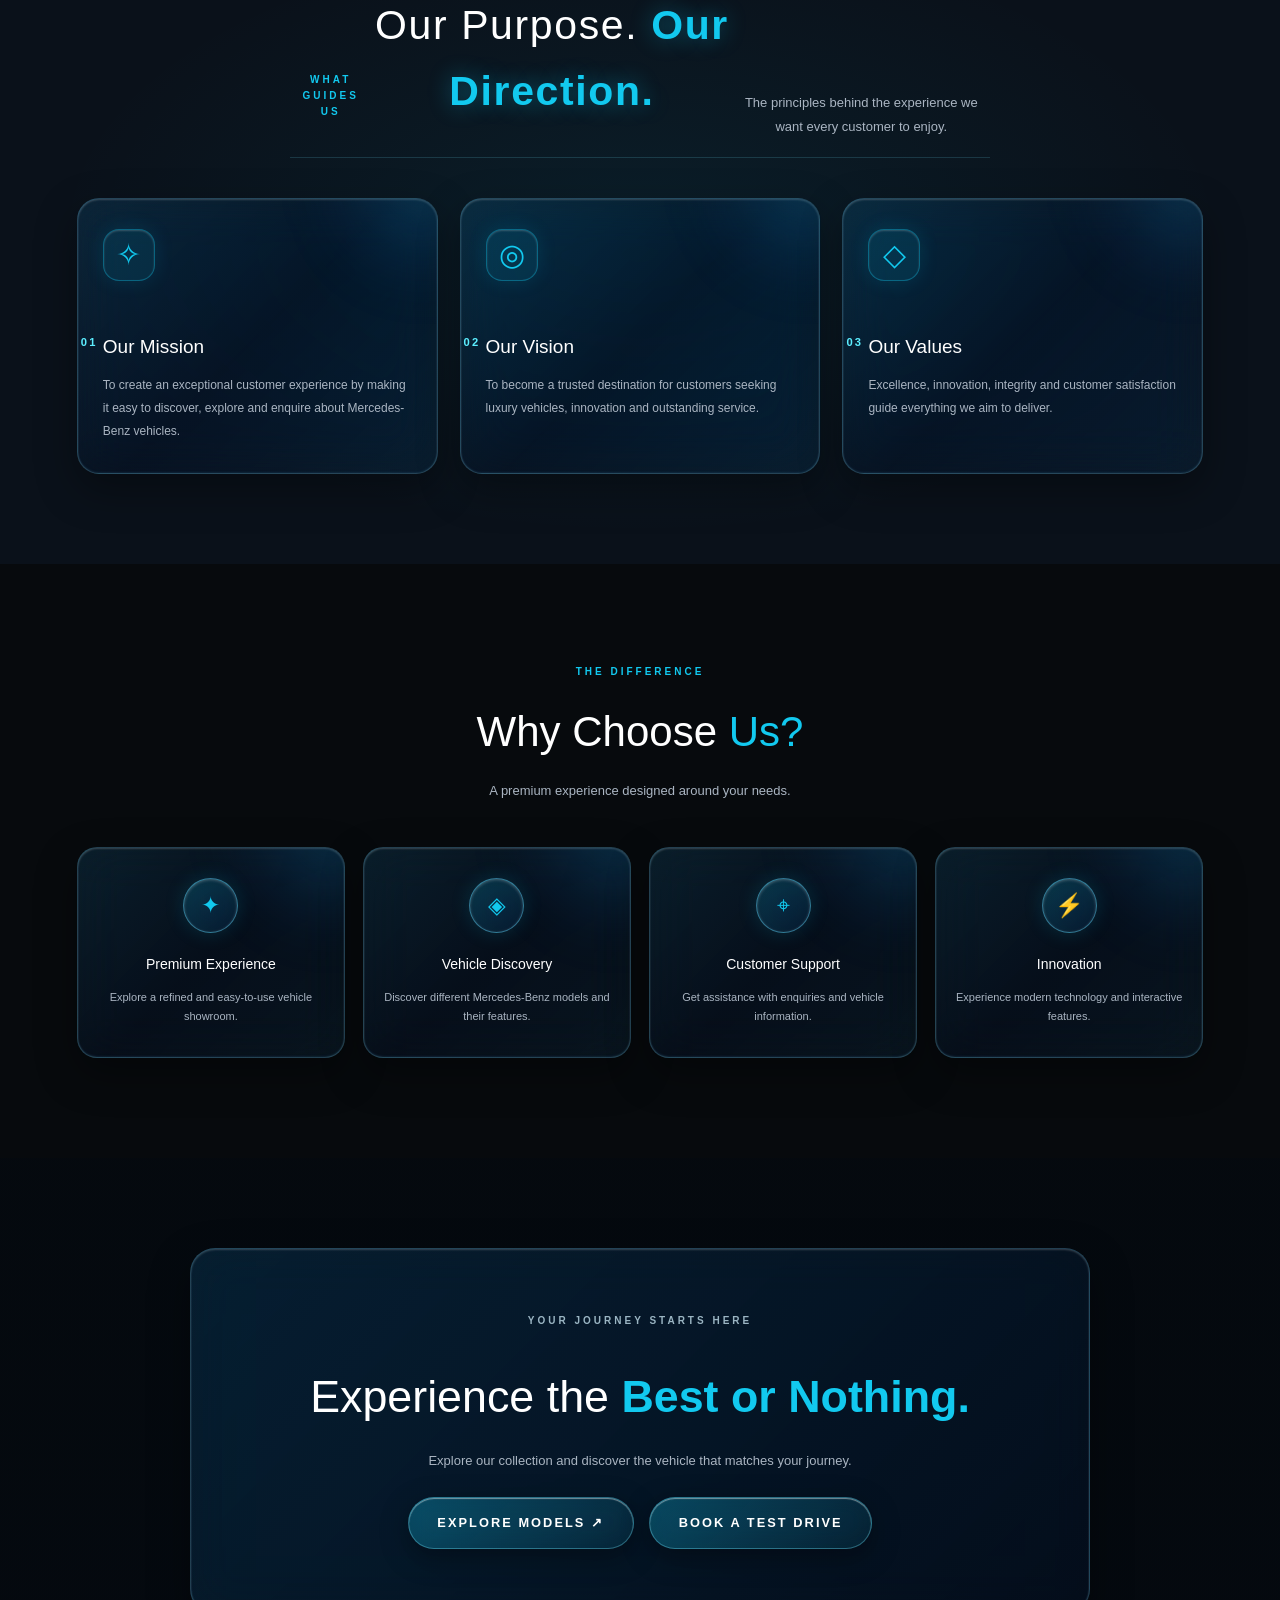
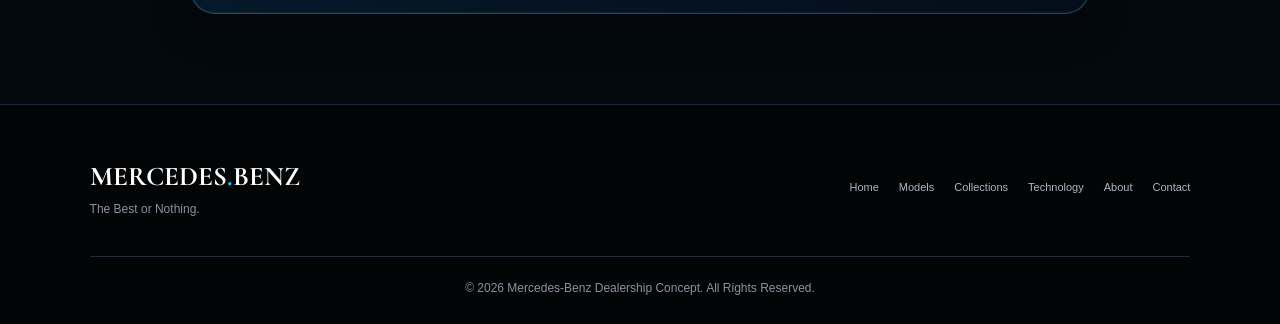
==== commit 2a9f359e: "Update about.html" ====
--- a/about.html
+++ b/about.html
@@ -276,6 +276,7 @@
 
 
 <script src="script.js"></script>
+<script src="mobile-menu.js"></script>
 
 </body>
 </html>
--- a/style.css
+++ b/style.css
@@ -196,36 +196,1029 @@
     line-height: 1.9;
 }
 
-/* HOME */
-
-
-.home-content {
+
+/* =========================================
+   MERCEDES-BENZ LIQUID GLASS HOMEPAGE
+========================================= */
+
+.home-page {
+    --cyan: #20e5ff;
+    --blue: #168cff;
+    --navy: #03111f;
+    --white: #f5faff;
+    --muted: #b6c9d8;
+
+    background: #020912;
+    color: var(--white);
+    overflow-x: hidden;
+}
+
+.home-page * {
+    box-sizing: border-box;
+}
+
+.home-page a {
+    text-decoration: none;
+}
+
+/* GLASSMORPHISM */
+
+.home-page .liquid-glass {
+    background: linear-gradient(
+        135deg,
+        rgba(145, 220, 255, 0.15),
+        rgba(15, 65, 91, 0.35),
+        rgba(3, 17, 34, 0.72)
+    );
+
+    border: 1px solid rgba(123, 220, 255, 0.32);
+
+    backdrop-filter: blur(25px) saturate(150%);
+    -webkit-backdrop-filter: blur(25px) saturate(150%);
+
+    box-shadow:
+        0 20px 60px rgba(0, 0, 0, 0.35),
+        inset 0 1px 1px rgba(255, 255, 255, 0.18),
+        inset 0 -1px 1px rgba(40, 180, 255, 0.12);
+
+    position: relative;
+}
+
+/* GLASS REFLECTION */
+
+.home-page .liquid-glass::before {
+    content: "";
+    position: absolute;
+    inset: 0;
+    pointer-events: none;
+    border-radius: inherit;
+
+    background: linear-gradient(
+        120deg,
+        transparent 20%,
+        rgba(255, 255, 255, 0.09) 45%,
+        transparent 65%
+    );
+
+    transform: translateX(-120%);
+    transition: transform 1s ease;
+}
+
+.home-page .liquid-glass:hover::before {
+    transform: translateX(120%);
+}
+
+/* =========================================
+   NAVIGATION
+========================================= */
+
+.home-page .home-nav {
+    position: absolute;
+    top: 20px;
+    left: 4%;
+    width: 92%;
+    z-index: 1000;
+
+    display: flex;
+    justify-content: space-between;
+    align-items: center;
+
+    padding: 13px 25px;
+    min-height: 70px;
+    border-radius: 50px;
+
+    animation: navEnter 1s ease;
+}
+
+@keyframes navEnter {
+    from {
+        opacity: 0;
+        transform: translateY(-25px);
+    }
+    to {
+        opacity: 1;
+        transform: translateY(0);
+    }
+}
+
+.home-page .home-nav .logo img {
+    max-height: 43px;
+    width: auto;
+    display: block;
+}
+
+.home-page .home-nav .nav-links {
+    display: flex;
+    align-items: center;
+    gap: 23px;
+}
+
+.home-page .home-nav .nav-links a {
+    color: #dcecf6;
+    font-size: 10px;
+    font-weight: 600;
+    letter-spacing: 1px;
+    transition: 0.3s;
+}
+
+.home-page .home-nav .nav-links a:hover,
+.home-page .home-nav .nav-links a.active {
+    color: var(--cyan);
+}
+
+.home-page .home-nav .nav-links .nav-btn {
+    padding: 13px 18px;
+    border: 1px solid var(--cyan);
+    border-radius: 30px;
+    background: rgba(24, 220, 245, 0.1);
+}
+
+.home-page .home-nav .nav-links .nav-btn:hover {
+    background: var(--cyan);
+    color: #03111b;
+    box-shadow: 0 0 25px rgba(24, 220, 245, 0.5);
+}
+
+.home-page .menu-toggle {
+    display: none;
+    color: white;
+    background: transparent;
+    border: none;
+    font-size: 25px;
+    cursor: pointer;
+}
+
+/* =========================================
+   HERO SECTION
+========================================= */
+
+.home-page .home-hero {
+    position: relative;
+    min-height: 790px;
+    display: flex;
+    align-items: center;
+    padding: 145px 7% 90px;
+    overflow: hidden;
+    isolation: isolate;
+
+    background: #020912;
+    border-radius: 0 0 35px 35px;
+}
+
+.home-page .hero-video {
+    position: absolute;
+    inset: 0;
+    width: 100%;
+    height: 100%;
+    object-fit: cover;
+    z-index: -3;
+}
+
+.home-page .hero-overlay {
+    position: absolute;
+    inset: 0;
+    z-index: -2;
+
+    background:
+        linear-gradient(
+            90deg,
+            rgba(1, 8, 17, 0.95),
+            rgba(2, 13, 25, 0.68),
+            rgba(2, 10, 18, 0.28)
+        ),
+        linear-gradient(
+            0deg,
+            #020912,
+            transparent 55%
+        );
+}
+
+.home-page .hero-grid {
+    position: absolute;
+    inset: 0;
+    z-index: -1;
+    pointer-events: none;
+
+    background-image:
+        linear-gradient(rgba(65, 190, 255, 0.055) 1px, transparent 1px),
+        linear-gradient(90deg, rgba(65, 190, 255, 0.055) 1px, transparent 1px);
+
+    background-size: 55px 55px;
+}
+
+/* GLOWING BACKGROUND */
+
+.home-page .home-glow {
+    position: absolute;
+    border-radius: 50%;
+    filter: blur(85px);
+    pointer-events: none;
+    animation: glowMove 8s ease-in-out infinite alternate;
+}
+
+.home-page .home-glow-one {
+    width: 320px;
+    height: 320px;
+    top: 8%;
+    right: 20%;
+    background: rgba(0, 150, 255, 0.25);
+}
+
+.home-page .home-glow-two {
+    width: 250px;
+    height: 250px;
+    bottom: 2%;
+    left: 30%;
+    background: rgba(0, 238, 255, 0.15);
+    animation-delay: 2s;
+}
+
+@keyframes glowMove {
+    from {
+        transform: translate(0, 0);
+    }
+    to {
+        transform: translate(35px, -25px);
+    }
+}
+
+/* HERO LAYOUT */
+
+.home-page .hero-stage {
+    position: relative;
+    z-index: 2;
+    width: 100%;
+
+    display: grid;
+    grid-template-columns: minmax(0, 1fr) 320px;
+    align-items: center;
+    gap: 45px;
+}
+
+/* HERO GLASS PANEL */
+
+.home-page .home-content {
     max-width: 650px;
-}
-
-.home-content h1 {
-    font-family: 'Cormorant Garamond', serif;
-    font-size: clamp(60px,9vw,105px);
-    font-weight: 400;
-    line-height: .95;
-}
-
-.home-content h1 span {
-    color: var(--lightblue);
-}
-
-.home-content p {
-    color: #c5cbd4;
-    margin: 25px 0 35px;
-    max-width: 450px;
+    padding: 32px;
+    border-radius: 25px;
+
+    animation: heroEnter 1.2s ease both;
+}
+
+@keyframes heroEnter {
+    from {
+        opacity: 0;
+        transform: translateY(40px);
+    }
+    to {
+        opacity: 1;
+        transform: translateY(0);
+    }
+}
+
+.home-page .hero-glass-label {
+    display: inline-flex;
+    align-items: center;
+    gap: 10px;
+
+    padding: 11px 16px;
+    margin-bottom: 25px;
+
+    border: 1px solid rgba(24, 220, 245, 0.3);
+    border-radius: 30px;
+    background: rgba(5, 34, 52, 0.6);
+
+    color: #d7f5ff;
+    font-size: 9px;
+    letter-spacing: 2px;
+}
+
+.home-page .status-dot {
+    width: 8px;
+    height: 8px;
+    border-radius: 50%;
+    background: var(--cyan);
+    box-shadow: 0 0 15px var(--cyan);
+    animation: pulse 2s infinite;
+}
+
+@keyframes pulse {
+    50% {
+        box-shadow: 0 0 22px 6px rgba(24, 220, 245, 0.3);
+    }
+}
+
+.home-page .home-content h1 {
+    font-size: clamp(52px, 7vw, 88px);
+    line-height: 1.02;
+    font-weight: 500;
+    letter-spacing: -3px;
+    margin: 0 0 23px;
+}
+
+.home-page .home-content h1 span {
+    color: var(--cyan);
+    font-style: italic;
+    text-shadow: 0 0 30px rgba(24, 220, 245, 0.3);
+}
+
+.home-page .hero-subtitle {
+    max-width: 430px;
+    color: #c2d3df;
     font-size: 14px;
     line-height: 1.9;
-}
-
-.home-buttons {
-    display: flex;
+    margin-bottom: 28px;
+}
+
+/* =================================
+   MOBILE NAVIGATION FIX
+================================= */
+    /* Hamburger button */
+    .home-page .menu-toggle {
+        display: block;
+        position: relative;
+        z-index: 1002;
+        color: white;
+        background: transparent;
+        border: none;
+        font-size: 27px;
+        cursor: pointer;
+    }
+
+    /* Hide links by default */
+    .home-page .home-nav .nav-links {
+        display: none;
+        position: absolute;
+        top: calc(100% + 12px);
+        left: 0;
+        right: 0;
+        z-index: 1001;
+
+        flex-direction: column;
+        align-items: stretch;
+        gap: 0;
+
+        padding: 15px;
+        border: 1px solid rgba(123, 220, 255, 0.3);
+        border-radius: 18px;
+
+        background: rgba(3, 17, 30, 0.96);
+        backdrop-filter: blur(25px);
+        -webkit-backdrop-filter: blur(25px);
+    }
+
+    /* Show links when clicked */
+    .home-page .home-nav .nav-links.active {
+        display: flex;
+    }
+
+    .home-page .home-nav .nav-links a {
+        padding: 14px 10px;
+        font-size: 11px;
+    }
+
+}
+
+@media (max-width: 850px) {
+
+    .home-nav {
+        position: relative;
+        z-index: 1000;
+    }
+
+    .home-nav .menu-toggle {
+        display: block;
+        position: relative;
+        z-index: 1002;
+        cursor: pointer;
+    }
+
+    .home-nav .nav-links {
+        display: none;
+        position: absolute;
+        top: calc(100% + 12px);
+        left: 0;
+        right: 0;
+        z-index: 1001;
+
+        flex-direction: column;
+        align-items: stretch;
+        gap: 0;
+
+        padding: 15px;
+        border-radius: 18px;
+
+        background: rgba(3, 17, 30, 0.97);
+        border: 1px solid rgba(100, 200, 255, 0.3);
+
+        backdrop-filter: blur(25px);
+        -webkit-backdrop-filter: blur(25px);
+    }
+
+    .home-nav .nav-links.active {
+        display: flex;
+    }
+
+    .home-nav .nav-links a {
+        padding: 14px 10px;
+    }
+}
+
+
+
+/* BUTTON */
+
+.home-page .primary-btn {
+    display: inline-flex;
+    align-items: center;
     gap: 15px;
+
+    padding: 15px 23px;
+    border: 1px solid var(--cyan);
+    border-radius: 40px;
+
+    color: white;
+    background: rgba(24, 220, 245, 0.1);
+    backdrop-filter: blur(15px);
+
+    font-size: 10px;
+    font-weight: 700;
+    letter-spacing: 1px;
+
+    transition: 0.35s ease;
+}
+
+.home-page .primary-btn:hover {
+    color: #03111b;
+    background: var(--cyan);
+    transform: translateY(-4px);
+    box-shadow: 0 0 30px rgba(24, 220, 245, 0.45);
+}
+
+.home-page .hero-bottom-info {
+    display: flex;
     flex-wrap: wrap;
+    gap: 22px;
+    margin-top: 45px;
+
+    color: #9eb5c7;
+    font-size: 8px;
+    letter-spacing: 1.6px;
+}
+
+/* FLOATING GLASS CARD */
+
+.home-page .hero-floating-card {
+    width: 100%;
+    padding: 22px;
+    border-radius: 21px;
+
+    animation: floating 6s ease-in-out infinite;
+}
+
+@keyframes floating {
+    0%, 100% {
+        transform: translateY(0);
+    }
+    50% {
+        transform: translateY(-14px);
+    }
+}
+
+.home-page .floating-card-top,
+.home-page .floating-card-bottom {
+    display: flex;
+    justify-content: space-between;
+    align-items: center;
+}
+
+.home-page .floating-card-top {
+    padding-bottom: 15px;
+    border-bottom: 1px solid rgba(170, 225, 255, 0.18);
+    color: #c3dbea;
+    font-size: 8px;
+    letter-spacing: 1px;
+}
+
+.home-page .floating-live {
+    color: #49edac;
+}
+
+.home-page .floating-card-main {
+    display: flex;
+    align-items: center;
+    gap: 14px;
+    margin: 27px 0;
+}
+
+.home-page .floating-icon {
+    display: grid;
+    place-items: center;
+    width: 53px;
+    height: 53px;
+
+    border: 1px solid rgba(24, 220, 245, 0.4);
+    border-radius: 16px;
+    background: rgba(24, 220, 245, 0.12);
+
+    color: var(--cyan);
+    font-size: 28px;
+}
+
+.home-page .floating-card-main h3 {
+    font-size: 16px;
+    font-weight: 500;
+    margin-bottom: 6px;
+}
+
+.home-page .floating-card-main p {
+    color: var(--muted);
+    font-size: 10px;
+}
+
+.home-page .floating-progress {
+    height: 5px;
+    border-radius: 20px;
+    overflow: hidden;
+    background: rgba(255, 255, 255, 0.1);
+}
+
+.home-page .floating-progress span {
+    display: block;
+    width: 72%;
+    height: 100%;
+    border-radius: inherit;
+    background: linear-gradient(90deg, var(--blue), var(--cyan));
+    box-shadow: 0 0 15px var(--cyan);
+    animation: progressGlow 3s ease-in-out infinite alternate;
+}
+
+@keyframes progressGlow {
+    to {
+        filter: brightness(1.6);
+        box-shadow: 0 0 23px var(--cyan);
+    }
+}
+
+.home-page .floating-card-bottom {
+    margin-top: 17px;
+    color: #9eb8c9;
+    font-size: 7px;
+    letter-spacing: 1px;
+}
+
+/* SCROLL INDICATOR */
+
+.home-page .hero-scroll {
+    position: absolute;
+    bottom: 23px;
+    left: 50%;
+    transform: translateX(-50%);
+
+    display: flex;
+    flex-direction: column;
+    align-items: center;
+    gap: 9px;
+
+    color: #b8d1df;
+    font-size: 8px;
+    letter-spacing: 2px;
+}
+
+.home-page .hero-scroll span {
+    width: 19px;
+    height: 30px;
+    border: 1px solid var(--cyan);
+    border-radius: 15px;
+    position: relative;
+}
+
+.home-page .hero-scroll span::after {
+    content: "";
+    position: absolute;
+    top: 6px;
+    left: 7px;
+    width: 3px;
+    height: 7px;
+    border-radius: 5px;
+    background: var(--cyan);
+    animation: scrollMove 1.5s infinite;
+}
+
+@keyframes scrollMove {
+    to {
+        opacity: 0;
+        transform: translateY(10px);
+    }
+}
+
+/* =========================================
+   EXPERIENCE SECTION
+========================================= */
+
+.home-page .home-experience {
+    padding: 105px 7%;
+
+    background:
+        radial-gradient(
+            ellipse at 50% 0%,
+            rgba(0, 135, 205, 0.14),
+            transparent 55%
+        ),
+        #040d17;
+}
+
+.home-page .experience-heading {
+    max-width: 780px;
+    padding: 30px;
+    margin: 0 auto 45px;
+    text-align: center;
+    border-radius: 22px;
+}
+
+.home-page .home-label {
+    color: var(--cyan);
+    font-size: 9px;
+    font-weight: 700;
+    letter-spacing: 3px;
+    margin-bottom: 17px;
+}
+
+.home-page .experience-heading h2,
+.home-page .testdrive-content h2 {
+    font-size: clamp(35px, 4.8vw, 58px);
+    line-height: 1.13;
+    font-weight: 500;
+    margin-bottom: 17px;
+}
+
+.home-page .experience-heading h2 span,
+.home-page .testdrive-content h2 span {
+    color: var(--cyan);
+}
+
+.home-page .home-intro {
+    color: var(--muted);
+    font-size: 13px;
+    line-height: 1.9;
+    max-width: 570px;
+    margin: auto;
+}
+
+/* FEATURE CARDS */
+
+.home-page .home-cards {
+    display: grid;
+    grid-template-columns: repeat(2, minmax(0, 1fr));
+    gap: 22px;
+}
+
+.home-page .home-card {
+    position: relative;
+    min-height: 370px;
+    border-radius: 21px;
+    overflow: hidden;
+
+    transition: 0.45s ease;
+}
+
+.home-page .home-card-large {
+    grid-column: 1 / -1;
+    min-height: 420px;
+}
+
+.home-page .home-card:hover {
+    transform: translateY(-8px);
+    border-color: rgba(24, 220, 245, 0.8);
+
+    box-shadow:
+        0 25px 65px rgba(0, 142, 255, 0.16),
+        0 0 22px rgba(24, 220, 245, 0.1);
+}
+
+.home-page .home-card-image {
+    position: absolute;
+    inset: 0;
+    z-index: 0;
+    overflow: hidden;
+}
+
+.home-page .home-card-image img,
+.home-page .home-card-image video {
+    width: 100%;
+    height: 100%;
+    display: block;
+    object-fit: cover;
+    transition: transform 0.8s ease;
+}
+
+.home-page .home-card:hover .home-card-image img,
+.home-page .home-card:hover .home-card-image video {
+    transform: scale(1.07);
+}
+
+.home-page .home-card-image::after {
+    content: "";
+    position: absolute;
+    inset: 0;
+
+    background: linear-gradient(
+        to top,
+        rgba(1, 8, 17, 0.97),
+        rgba(2, 14, 25, 0.4),
+        rgba(2, 14, 25, 0.04)
+    );
+}
+
+.home-page .card-glass {
+    position: absolute;
+    z-index: 1;
+    inset: auto 0 0;
+    padding: 25px;
+
+    background: linear-gradient(
+        to top,
+        rgba(5, 25, 42, 0.94),
+        rgba(5, 25, 42, 0.15)
+    );
+
+    backdrop-filter: blur(8px);
+}
+
+.home-page .card-top-line {
+    display: flex;
+    justify-content: space-between;
+    align-items: center;
+
+    color: var(--cyan);
+    font-size: 9px;
+    letter-spacing: 2px;
+    margin-bottom: 15px;
+}
+
+.home-page .card-top-line span:last-child {
+    font-size: 17px;
+}
+
+.home-page .card-info h3 {
+    font-size: 24px;
+    font-weight: 500;
+    margin-bottom: 9px;
+}
+
+.home-page .card-info p {
+    max-width: 440px;
+    color: #c3d3df;
+    font-size: 12px;
+    line-height: 1.8;
+    margin-bottom: 17px;
+}
+
+.home-page .details-link {
+    display: inline-block;
+    color: var(--cyan);
+    font-size: 9px;
+    font-weight: 700;
+    letter-spacing: 1.2px;
+    transition: 0.3s;
+}
+
+.home-page .details-link:hover {
+    color: white;
+    letter-spacing: 2px;
+}
+
+/* =========================================
+   TEST DRIVE SECTION
+========================================= */
+
+.home-page .home-testdrive {
+    padding: 30px 7% 100px;
+    background: #040d17;
+}
+
+.home-page .testdrive-shell {
+    position: relative;
+    min-height: 310px;
+
+    display: grid;
+    place-items: center;
+
+    padding: 55px 25px;
+    border-radius: 24px;
+    text-align: center;
+    overflow: hidden;
+}
+
+.home-page .testdrive-glow {
+    position: absolute;
+    width: 270px;
+    height: 270px;
+    top: 0;
+    left: 50%;
+    transform: translateX(-50%);
+
+    border-radius: 50%;
+    background: rgba(0, 170, 255, 0.17);
+    filter: blur(90px);
+}
+
+.home-page .testdrive-content {
+    position: relative;
+    z-index: 2;
+}
+
+.home-page .testdrive-content > p:not(.home-label) {
+    color: var(--muted);
+    font-size: 13px;
+    line-height: 1.8;
+    margin: 0 auto 25px;
+}
+
+.home-page .testdrive-decoration {
+    position: absolute;
+    bottom: 17px;
+    right: 22px;
+    color: rgba(170, 220, 245, 0.42);
+    font-size: 8px;
+    letter-spacing: 2px;
+}
+
+/* =========================================
+   FOOTER
+========================================= */
+
+.home-page .home-footer {
+    background: #020810;
+    border-top: 1px solid rgba(24, 220, 245, 0.2);
+}
+
+.home-page .home-footer .footer-top,
+.home-page .home-footer .copyright {
+    padding-left: 7%;
+    padding-right: 7%;
+}
+
+/* =========================================
+   RESPONSIVE DESIGN
+========================================= */
+
+@media (max-width: 1050px) {
+
+    .home-page .home-nav .nav-links {
+        gap: 13px;
+    }
+
+    .home-page .home-nav .nav-links a {
+        font-size: 8px;
+    }
+
+    .home-page .hero-stage {
+        grid-template-columns: minmax(0, 1fr) 270px;
+        gap: 25px;
+    }
+
+}
+
+@media (max-width: 850px) {
+
+    .home-page .home-nav {
+        left: 3%;
+        width: 94%;
+        border-radius: 17px;
+    }
+
+    .home-page .menu-toggle {
+        display: block;
+    }
+
+    .home-page .home-nav .nav-links {
+        display: none;
+        position: absolute;
+        top: calc(100% + 12px);
+        left: 0;
+        right: 0;
+
+        flex-direction: column;
+        align-items: stretch;
+        gap: 0;
+
+        padding: 15px;
+        border: 1px solid rgba(123, 220, 255, 0.3);
+        border-radius: 18px;
+
+        background: rgba(3, 17, 30, 0.96);
+        backdrop-filter: blur(25px);
+    }
+
+    .home-page .home-nav .nav-links.active {
+        display: flex;
+    }
+
+    .home-page .home-nav .nav-links a {
+        padding: 13px 10px;
+        font-size: 11px;
+    }
+
+    .home-page .home-nav .nav-links .nav-btn {
+        text-align: center;
+        margin-top: 8px;
+    }
+
+    .home-page .home-hero {
+        min-height: 950px;
+        padding: 140px 6% 110px;
+    }
+
+    .home-page .hero-stage {
+        grid-template-columns: 1fr;
+        gap: 30px;
+    }
+
+    .home-page .hero-floating-card {
+        width: min(100%, 350px);
+        justify-self: end;
+    }
+
+}
+
+@media (max-width: 600px) {
+
+    .home-page .home-hero {
+        min-height: 1000px;
+        padding: 130px 5% 100px;
+    }
+
+    .home-page .home-content {
+        padding: 20px;
+    }
+
+    .home-page .home-content h1 {
+        font-size: clamp(48px, 12vw, 65px);
+        letter-spacing: -2px;
+    }
+
+    .home-page .hero-subtitle {
+        font-size: 12px;
+    }
+
+    .home-page .hero-bottom-info {
+        gap: 12px;
+        font-size: 7px;
+        line-height: 1.8;
+    }
+
+    .home-page .hero-floating-card {
+        justify-self: center;
+        width: min(100%, 320px);
+    }
+
+    .home-page .home-experience {
+        padding: 75px 5%;
+    }
+
+    .home-page .experience-heading {
+        padding: 22px 15px;
+    }
+
+    .home-page .home-cards {
+        grid-template-columns: 1fr;
+    }
+
+    .home-page .home-card,
+    .home-page .home-card-large {
+        grid-column: auto;
+        min-height: 360px;
+    }
+
+    .home-page .home-card-large {
+        min-height: 390px;
+    }
+
+    .home-page .card-glass {
+        padding: 20px;
+    }
+
+    .home-page .home-testdrive {
+        padding: 20px 5% 75px;
+    }
+
+    .home-page .testdrive-shell {
+        min-height: 340px;
+        padding: 45px 17px;
+    }
+
+}
+
+@media (prefers-reduced-motion: reduce) {
+
+    .home-page *,
+    .home-page *::before,
+    .home-page *::after {
+        animation: none !important;
+        transition: none !important;
+    }
+
 }
 
 /* MODELS */
@@ -243,7 +1236,7 @@
 }
 
 .car-card {
-    width: 100%
+    width: 100%;
     background: var(--card);
     border: 1px solid #202a36;
     overflow: hidden;
@@ -303,86 +1296,8 @@
     padding-bottom: 6px;
 }
 
-/* COLLECTIONS */
-
-.collection-grid {
-    display: grid;
-    grid-template-columns: repeat(2,1fr);
-    gap: 25px;
-    margin-top: 40px;
-}
-
-.collection-card {
-    min-height: 350px;
-    display: flex;
-    align-items: end;
-    padding: 30px;
-    background-size: cover;
-    background-position: center;
-    position: relative;
-    overflow: hidden;
-}
-
-.collection-card::before {
-    content: "";
-    position: absolute;
-    inset: 0;
-    background: linear-gradient(0deg,#000,transparent);
-}
-
-.collection-card > div {
-    position: relative;
-    z-index: 1;
-}
-
-.collection-card p {
-    color: #d0d5dc;
-    font-size: 13px;
-    margin: 10px 0 18px;
-}
-
-.collection-card:hover {
-    outline: 1px solid var(--blue);
-}
-
-/* TECHNOLOGY */
-
-.tech-layout {
-    display: grid;
-    grid-template-columns: 1fr 1fr;
-    gap: 55px;
-    align-items: center;
-    margin-top: 40px;
-}
-
-.tech-image img {
-    width: 100%;
-    height: 430px;
-    object-fit: cover;
-}
-
-.tech-list {
-    display: grid;
-    gap: 25px;
-    margin-top: 25px;
-}
-
-.tech-item {
-    border-left: 2px solid var(--blue);
-    padding: 5px 20px;
-}
-
-.tech-item h3 {
-    font-family: 'Cormorant Garamond', serif;
-    font-size: 25px;
-    font-weight: 500;
-}
-
-.tech-item p {
-    color: #a6aeb9;
-    font-size: 13px;
-    margin-top: 8px;
-}
+
+
 
 /* ABOUT */
 
@@ -1483,20 +2398,1109 @@
 
 /* BOOKING */
 
-.booking-background {
+/* =================================================
+   MERCEDES-BENZ CINEMATIC BOOKING PAGE
+   CYAN BLUE LIQUID GLASS EXPERIENCE
+================================================= */
+
+body {
+    background: #02070b;
+}
+
+/* ================================================
+   NAVIGATION
+================================================ */
+
+.booking-nav {
+    position: absolute;
+    top: 0;
+    left: 0;
+    width: 100%;
+    z-index: 100;
+
+    background: rgba(0, 8, 15, 0.72);
+    border-bottom: 1px solid rgba(90, 205, 255, 0.12);
+
+    backdrop-filter: blur(18px);
+    -webkit-backdrop-filter: blur(18px);
+}
+
+.booking-nav .logo img {
+    max-height: 38px;
+    width: auto;
+}
+
+
+/* ================================================
+   CINEMATIC ROOM
+================================================ */
+
+.booking-scene {
+    position: relative;
+    isolation: isolate;
+
+    min-height: 790px;
+    width: 100%;
+
+    display: grid;
+    grid-template-columns: 0.85fr 1.4fr;
+    align-items: center;
+    gap: 35px;
+
+    padding: 125px 5% 75px;
+
+    overflow: hidden;
+
     background:
-    linear-gradient(rgba(0,0,0,.85),rgba(0,0,0,.95)),
-    url('https://images.unsplash.com/photo-1618843479618-39b9f7d9b5d1?auto=format&fit=crop&w=1800&q=85') center/cover;
-}
+    radial-gradient(
+        ellipse at 50% 20%,
+        rgba(0, 130, 190, 0.20),
+        transparent 55%
+    ),
+    linear-gradient(
+        120deg,
+        #02070c,
+        #061827,
+        #010509
+    );
+
+background-size: cover;
+background-position: center;
+
+box-shadow: inset 0 -70px 100px #02070b;
+
+}
+
+/* WET FLOOR REFLECTION */
+
+.booking-scene::before {
+    content: "";
+
+    position: absolute;
+    left: 0;
+    right: 0;
+    bottom: 0;
+
+    height: 25%;
+
+    background: linear-gradient(
+        to bottom,
+        transparent,
+        rgba(0, 170, 255, 0.09),
+        rgba(0, 150, 220, 0.18)
+    );
+
+    filter: blur(20px);
+
+    pointer-events: none;
+    z-index: -1;
+}
+
+/* ROOM LIGHT */
+
+.room-glow {
+    position: absolute;
+
+    width: 75%;
+    height: 70%;
+
+    top: 5%;
+    left: 12%;
+
+    background: radial-gradient(
+        ellipse,
+        rgba(0, 170, 255, 0.19),
+        rgba(0, 100, 180, 0.07) 45%,
+        transparent 75%
+    );
+
+    filter: blur(55px);
+
+    opacity: 0;
+
+    animation: roomLightOn 2.2s ease 1.7s forwards;
+
+    pointer-events: none;
+    z-index: -1;
+}
+
+@keyframes roomLightOn {
+    0% {
+        opacity: 0;
+    }
+
+    40% {
+        opacity: 0.45;
+    }
+
+    100% {
+        opacity: 1;
+    }
+}
+
+
+/* ================================================
+   HANGING LAMP
+================================================ */
+
+.lamp-scene {
+    position: absolute;
+
+    top: 0;
+    left: 50%;
+
+    width: 170px;
+    height: 220px;
+
+    transform: translateX(-50%);
+    transform-origin: top center;
+
+    z-index: 5;
+
+    animation: lampSwing 1.7s cubic-bezier(.4,0,.2,1) 0.2s both;
+}
+
+.lamp-wire {
+    position: absolute;
+
+    top: 0;
+    left: 50%;
+
+    height: 115px;
+    width: 2px;
+
+    background: linear-gradient(
+        90deg,
+        #273d4c,
+        #d1e6ef,
+        #344e60
+    );
+}
+
+.lamp-shade {
+    position: absolute;
+
+    top: 77px;
+    left: 50%;
+
+    transform: translateX(-50%);
+
+    width: 105px;
+    height: 48px;
+
+    border-radius: 60% 60% 12px 12px;
+
+    background: linear-gradient(
+        150deg,
+        #8ca8b8,
+        #344e61 38%,
+        #101d28 80%
+    );
+
+    border: 1px solid rgba(190, 235, 255, 0.35);
+
+    box-shadow:
+        inset 0 2px 5px rgba(255,255,255,0.3),
+        0 8px 25px rgba(0,0,0,0.7);
+}
+
+.lamp-bulb {
+    position: absolute;
+
+    left: 60%;
+    bottom: 0;
+
+    width: 38px;
+    height: 8px;
+
+    transform: translateX(-50%);
+
+    border-radius: 50%;
+
+    background: #182b35;
+
+    animation: bulbOn 1s ease 1.5s forwards;
+}
+
+@keyframes bulbOn {
+
+    0% {
+        background: #182b35;
+        box-shadow: none;
+    }
+
+    100% {
+        background: #c7f8ff;
+
+        box-shadow:
+            0 0 12px #ffffff,
+            0 0 28px #12c9ef,
+            0 0 60px #168cff,
+            0 0 100px rgba(0,190,255,0.8);
+    }
+}
+
+/* LAMP SWING */
+
+@keyframes lampSwing {
+
+    0% {
+        transform: translateX(-50%) rotate(-13deg);
+    }
+
+    40% {
+        transform: translateX(-50%) rotate(8deg);
+    }
+
+    65% {
+        transform: translateX(-50%) rotate(-4deg);
+    }
+
+    85% {
+        transform: translateX(-50%) rotate(2deg);
+    }
+
+    100% {
+        transform: translateX(-50%) rotate(0deg);
+    }
+}
+
+
+/* LIGHT BEAM */
+
+.lamp-beam {
+    position: absolute;
+
+    top: 116px;
+    left: 50%;
+
+    width: 0;
+    height: 0;
+
+    transform: translateX(-50%);
+
+    border-left: 230px solid transparent;
+    border-right: 230px solid transparent;
+
+    border-top: 550px solid rgba(0, 195, 255, 0.12);
+
+    filter: blur(40px);
+
+    opacity: 0;
+
+    animation: beamAppear 2s ease 1.6s forwards;
+
+    pointer-events: none;
+}
+
+@keyframes beamAppear {
+    from {
+        opacity: 0;
+    }
+
+    to {
+        opacity: 1;
+    }
+}
+
+
+/* ================================================
+   LEFT INTRODUCTION
+================================================ */
+
+.booking-intro {
+    position: relative;
+    z-index: 3;
+
+    max-width: 440px;
+
+    opacity: 0;
+
+    animation: introReveal 1.5s ease 2.2s forwards;
+}
+
+@keyframes introReveal {
+    from {
+        opacity: 0;
+        transform: translateX(-35px);
+        filter: blur(8px);
+    }
+
+    to {
+        opacity: 1;
+        transform: translateX(0);
+        filter: blur(0);
+    }
+}
+
+.booking-eyebrow {
+    color: #12d5f6;
+
+    font-size: 10px;
+    font-weight: 600;
+
+    letter-spacing: 3px;
+    text-transform: uppercase;
+}
+
+.booking-intro h1 {
+    color: #ffffff;
+
+    font-family: Georgia, serif;
+
+    font-size: clamp(32px, 4vw, 57px);
+
+    line-height: 1.12;
+
+    margin: 16px 0;
+}
+
+.booking-intro h1 span {
+    color: #5ce7ff;
+
+    text-shadow:
+        0 0 18px rgba(0, 190, 255, 0.35);
+}
+
+.intro-description {
+    color: #b6c7d3;
+
+    font-size: 13px;
+    line-height: 1.8;
+
+    max-width: 340px;
+}
+
+.intro-line {
+    width: 45px;
+    height: 2px;
+
+    margin-top: 22px;
+
+    background: #12c9ef;
+
+    box-shadow: 0 0 15px #12c9ef;
+}
+
+
+/* ================================================
+   MERCEDES CAR IMAGE
+================================================ */
+
+.hero-car {
+    position: relative;
+
+    width: 115%;
+    margin-left: -8%;
+
+    margin-top: 30px;
+
+    perspective: 900px;
+}
+
+.hero-car img {
+    position: relative;
+
+    width: 100%;
+    height: 235px;
+
+    object-fit: contain;
+    object-position: center;
+
+    filter:
+        brightness(0.83)
+        contrast(1.15)
+        drop-shadow(0 15px 22px rgba(0,0,0,0.75));
+
+    animation: carFloat 5s ease-in-out infinite;
+}
+
+@keyframes carFloat {
+    0%, 100% {
+        transform: translateY(0);
+    }
+
+    50% {
+        transform: translateY(-7px);
+    }
+}
+
+.car-glow {
+    position: absolute;
+
+    width: 100%;
+    height: 100%;
+
+    background: radial-gradient(
+        ellipse,
+        rgba(0, 180, 255, 0.2),
+        transparent 70%
+    );
+
+    filter: blur(30px);
+}
+
+.car-caption {
+    color: #7daabd;
+
+    font-size: 9px;
+    letter-spacing: 3px;
+
+    margin-top: 5px;
+}
+
+
+/* ================================================
+   LIQUID GLASS BOOKING PANEL
+================================================ */
 
 .booking-container {
-    max-width: 750px;
+
+    position: relative;
+    z-index: 6;
+
+    width: 100%;
+    max-width: 760px;
+
+    justify-self: end;
+
+    padding: 32px 35px 22px;
+
+    border-radius: 30px;
+
+    background:
+        linear-gradient(
+            135deg,
+            rgba(60, 205, 255, 0.19),
+            rgba(0, 25, 44, 0.79) 45%,
+            rgba(0, 105, 155, 0.19)
+        );
+
+    border: 1px solid rgba(105, 224, 255, 0.55);
+
+    backdrop-filter: blur(28px) saturate(175%);
+    -webkit-backdrop-filter: blur(28px) saturate(175%);
+
+    box-shadow:
+
+        0 0 18px rgba(0, 185, 255, 0.25),
+
+        0 0 50px rgba(0, 145, 255, 0.18),
+
+        0 30px 80px rgba(0, 0, 0, 0.55),
+
+        inset 0 1px 2px rgba(255,255,255,0.35),
+
+        inset 0 -2px 12px rgba(0,180,255,0.15);
+
+    opacity: 0;
+
+    transform: translateY(90px) scale(0.88);
+
+    filter: blur(15px);
+
+    animation: glassPanelReveal 1.5s cubic-bezier(.16,1,.3,1) 4.2s forwards;
+
+    overflow: hidden;
+}
+
+@keyframes glassPanelReveal {
+
+    0% {
+        opacity: 0;
+        transform: translateY(90px) scale(0.88);
+        filter: blur(15px);
+    }
+
+    65% {
+        opacity: 1;
+        transform: translateY(-5px) scale(1.015);
+        filter: blur(0);
+    }
+
+    100% {
+        opacity: 1;
+        transform: translateY(0) scale(1);
+        filter: blur(0);
+    }
+}
+
+
+/* GLASS REFLECTION */
+
+.booking-container::before {
+    content: "";
+
+    position: absolute;
+
+    top: 0;
+    left: -120%;
+
+    width: 60%;
+    height: 100%;
+
+    background: linear-gradient(
+        110deg,
+        transparent,
+        rgba(190, 245, 255, 0.16),
+        transparent
+    );
+
+    transform: skewX(-20deg);
+
+    animation: glassReflection 2.5s ease 6s infinite;
+
+    pointer-events: none;
+}
+
+@keyframes glassReflection {
+    0% {
+        left: -120%;
+    }
+
+    100% {
+        left: 160%;
+    }
+}
+
+
+/* GLASS TOP BORDER */
+
+.booking-container::after {
+    content: "";
+
+    position: absolute;
+
+    top: 0;
+    left: 10%;
+
+    width: 80%;
+    height: 1px;
+
+    background: linear-gradient(
+        90deg,
+        transparent,
+        rgba(200, 250, 255, 0.9),
+        transparent
+    );
+
+    box-shadow: 0 0 12px #12c9ef;
+
+    pointer-events: none;
+}
+
+
+/* ================================================
+   WATER DROPLETS ON GLASS
+================================================ */
+
+.glass-water {
+    position: absolute;
+
+    border-radius: 50%;
+
+    pointer-events: none;
+
+    background: radial-gradient(
+        circle at 30% 25%,
+        rgba(255,255,255,0.85),
+        rgba(70,205,255,0.35) 35%,
+        rgba(0,110,180,0.08) 75%
+    );
+
+    border: 1px solid rgba(170, 240, 255, 0.5);
+
+    box-shadow:
+        inset 1px 1px 3px rgba(255,255,255,0.5),
+        0 0 8px rgba(0,190,255,0.35);
+
+    z-index: 1;
+}
+
+.water-one {
+    width: 13px;
+    height: 18px;
+
+    left: 12px;
+    top: 28%;
+
+    animation: dropletMove 5s ease-in-out infinite;
+}
+
+.water-two {
+    width: 8px;
+    height: 12px;
+
+    right: 22px;
+    top: 48%;
+
+    animation: dropletMove 4s ease-in-out 1s infinite;
+}
+
+.water-three {
+    width: 11px;
+    height: 15px;
+
+    right: 15%;
+    bottom: 18px;
+
+    animation: dropletMove 5.5s ease-in-out 2s infinite;
+}
+
+@keyframes dropletMove {
+
+    0%, 100% {
+        transform: translateY(0) scale(1);
+    }
+
+    45% {
+        transform: translateY(14px) scale(0.85, 1.15);
+    }
+
+    65% {
+        transform: translateY(18px) scale(1.15, 0.8);
+    }
+}
+
+
+/* ================================================
+   BOOKING HEADING
+================================================ */
+
+.booking-heading {
+    position: relative;
+    z-index: 2;
+
+    text-align: center;
+
+    margin-bottom: 23px;
+}
+
+.booking-heading .booking-eyebrow {
+    margin-bottom: 8px;
+}
+
+.booking-heading h2 {
+    color: #ffffff;
+
+    font-family: Georgia, serif;
+
+    font-size: clamp(22px, 2.4vw, 31px);
+
+    margin-bottom: 9px;
+}
+
+.booking-heading > p:last-child {
+    color: #b1cbd9;
+
+    font-size: 11px;
+    line-height: 1.7;
+
+    max-width: 420px;
+
     margin: auto;
 }
 
-.booking-container .section-intro {
-    margin-bottom: 30px;
-}
+
+/* ================================================
+   FORM
+================================================ */
+
+.contact-form {
+    position: relative;
+    z-index: 2;
+}
+
+.contact-form h3 {
+    display: flex;
+    align-items: center;
+    gap: 10px;
+
+    color: #e6f9ff;
+
+    font-size: 14px;
+
+    margin-bottom: 17px;
+}
+
+.form-heading-icon {
+    color: #20d9ff;
+    font-size: 19px;
+}
+
+
+/* TWO COLUMN FORM GRID */
+
+.form-grid {
+    display: grid;
+
+    grid-template-columns: repeat(2, minmax(0, 1fr));
+
+    gap: 15px 17px;
+}
+
+.form-group {
+    min-width: 0;
+    margin-bottom: 15px;
+}
+
+.form-group label {
+    display: block;
+
+    color: #c5e5f1;
+
+    font-size: 10px;
+    letter-spacing: 0.7px;
+
+    margin-bottom: 7px;
+}
+
+
+/* GLASS INPUT WRAPPER */
+
+.input-wrap {
+    position: relative;
+
+    display: flex;
+    align-items: center;
+
+    min-height: 42px;
+
+    border: 1px solid rgba(100, 215, 255, 0.36);
+
+    border-radius: 12px;
+
+    background: rgba(100, 205, 245, 0.07);
+
+    box-shadow:
+        inset 0 1px 5px rgba(255,255,255,0.04),
+        0 0 8px rgba(0,150,255,0.06);
+
+    transition: 0.35s ease;
+}
+
+.input-wrap:focus-within {
+    border-color: #12d9ff;
+
+    background: rgba(0, 155, 220, 0.13);
+
+    box-shadow:
+        0 0 0 2px rgba(0,190,255,0.10),
+        0 0 20px rgba(0,190,255,0.18);
+}
+
+.field-icon {
+    flex-shrink: 0;
+
+    width: 34px;
+
+    text-align: center;
+
+    color: #50ddff;
+
+    font-size: 15px;
+}
+
+.input-wrap input,
+.input-wrap select,
+.input-wrap textarea {
+
+    width: 100%;
+    min-width: 0;
+
+    padding: 12px 9px 12px 0;
+
+    color: #f0fbff;
+
+    font-size: 10px;
+
+    font-family: inherit;
+
+    background: transparent;
+
+    border: none;
+    outline: none;
+}
+
+.input-wrap input::placeholder,
+.input-wrap textarea::placeholder {
+    color: rgba(200, 225, 238, 0.53);
+}
+
+.input-wrap select {
+    cursor: pointer;
+}
+
+.input-wrap select option {
+    background: #061a2a;
+    color: #ffffff;
+}
+
+.input-wrap input[type="date"] {
+    color-scheme: dark;
+}
+
+
+/* ADDITIONAL REQUESTS */
+
+.additional-group {
+    margin-top: 2px;
+}
+
+.textarea-wrap {
+    align-items: flex-start;
+}
+
+.textarea-wrap .field-icon {
+    padding-top: 13px;
+}
+
+.input-wrap textarea {
+    min-height: 55px;
+    resize: vertical;
+}
+
+
+/* ================================================
+   SUBMIT BUTTON
+================================================ */
+
+.contact-form .primary-btn {
+
+    width: 100%;
+    min-height: 46px;
+
+    display: flex;
+    align-items: center;
+    justify-content: center;
+    gap: 12px;
+
+    margin-top: 8px;
+
+    border: 1px solid rgba(175, 245, 255, 0.75);
+
+    border-radius: 30px;
+
+    color: #00202d;
+
+    background: linear-gradient(
+        110deg,
+        #7cf0ff,
+        #16c9f4,
+        #0099e8
+    );
+
+    font-size: 10px;
+    font-weight: 800;
+
+    letter-spacing: 1.3px;
+
+    cursor: pointer;
+
+    box-shadow:
+        0 0 15px rgba(0,195,255,0.45),
+        0 0 35px rgba(0,150,255,0.22),
+        inset 0 1px 3px rgba(255,255,255,0.8);
+
+    transition: 0.35s ease;
+}
+
+.contact-form .primary-btn:hover {
+
+    transform: translateY(-3px);
+
+    box-shadow:
+        0 0 25px rgba(0,210,255,0.65),
+        0 0 50px rgba(0,150,255,0.3);
+}
+
+
+/* BOTTOM PANEL TEXT */
+
+.panel-bottom {
+    position: relative;
+    z-index: 2;
+
+    margin-top: 20px;
+
+    text-align: center;
+
+    color: rgba(150, 210, 235, 0.6);
+
+    font-size: 8px;
+
+    letter-spacing: 2px;
+}
+
+.panel-bottom span {
+    color: #12c9ef;
+}
+
+
+/* ================================================
+   FOOTER
+================================================ */
+
+body > footer {
+    position: relative;
+    z-index: 5;
+}
+
+
+/* ================================================
+   TABLET
+================================================ */
+
+@media(max-width: 1000px) {
+
+    .booking-scene {
+        grid-template-columns: 0.8fr 1.2fr;
+        gap: 20px;
+
+        padding-left: 3%;
+        padding-right: 3%;
+    }
+
+    .booking-container {
+        padding: 25px 20px;
+    }
+
+    .hero-car img {
+        height: 180px;
+    }
+
+    .booking-intro h1 {
+        font-size: 38px;
+    }
+
+}
+
+
+/* ================================================
+   MOBILE
+================================================ */
+
+@media(max-width: 700px) {
+
+    .booking-scene {
+        min-height: auto;
+
+        grid-template-columns: 1fr;
+
+        gap: 30px;
+
+        padding: 150px 16px 65px;
+
+        background-position: center;
+    }
+
+    .lamp-scene {
+        left: 50%;
+        transform-origin: top center;
+    }
+
+    .lamp-beam {
+        border-left-width: 150px;
+        border-right-width: 150px;
+    }
+
+    .booking-intro {
+        width: 100%;
+        max-width: 100%;
+
+        text-align: center;
+    }
+
+    .booking-intro h1 {
+        font-size: 36px;
+    }
+
+    .intro-description {
+        margin: auto;
+    }
+
+    .intro-line {
+        margin-left: auto;
+        margin-right: auto;
+    }
+
+    .hero-car {
+        width: 100%;
+        margin: 20px auto 0;
+    }
+
+    .hero-car img {
+        height: 190px;
+    }
+
+    .booking-container {
+        width: 100%;
+
+        justify-self: center;
+
+        padding: 25px 17px 20px;
+
+        border-radius: 23px;
+    }
+
+    .booking-heading h2 {
+        font-size: 24px;
+    }
+
+    .form-grid {
+        grid-template-columns: 1fr;
+        gap: 0;
+    }
+
+    .form-group {
+        margin-bottom: 15px;
+    }
+
+    .panel-bottom {
+        font-size: 7px;
+        letter-spacing: 1px;
+    }
+
+}
+
+
+/* ================================================
+   REDUCED MOTION
+================================================ */
+
+@media(prefers-reduced-motion: reduce) {
+
+    .lamp-scene,
+    .lamp-bulb,
+    .lamp-beam,
+    .room-glow,
+    .booking-intro,
+    .booking-container,
+    .hero-car img,
+    .glass-water,
+    .booking-container::before {
+        animation: none !important;
+    }
+
+    .booking-intro,
+    .booking-container {
+        opacity: 1;
+        transform: none;
+        filter: none;
+    }
+
+    .room-glow,
+    .lamp-beam {
+        opacity: 1;
+    }
+
+    .lamp-bulb {
+        background: #c7f8ff;
+        box-shadow: 0 0 25px #12c9ef;
+    }
+}
+
+
 
 /* FOOTER */
 
@@ -3415,86 +5419,6 @@
     padding-bottom: 6px;
 }
 
-/* COLLECTIONS */
-
-.collection-grid {
-    display: grid;
-    grid-template-columns: repeat(2,1fr);
-    gap: 25px;
-    margin-top: 40px;
-}
-
-.collection-card {
-    min-height: 350px;
-    display: flex;
-    align-items: end;
-    padding: 30px;
-    background-size: cover;
-    background-position: center;
-    position: relative;
-    overflow: hidden;
-}
-
-.collection-card::before {
-    content: "";
-    position: absolute;
-    inset: 0;
-    background: linear-gradient(0deg,#000,transparent);
-}
-
-.collection-card > div {
-    position: relative;
-    z-index: 1;
-}
-
-.collection-card p {
-    color: #d0d5dc;
-    font-size: 13px;
-    margin: 10px 0 18px;
-}
-
-.collection-card:hover {
-    outline: 1px solid var(--blue);
-}
-
-/* TECHNOLOGY */
-
-.tech-layout {
-    display: grid;
-    grid-template-columns: 1fr 1fr;
-    gap: 55px;
-    align-items: center;
-    margin-top: 40px;
-}
-
-.tech-image img {
-    width: 100%;
-    height: 430px;
-    object-fit: cover;
-}
-
-.tech-list {
-    display: grid;
-    gap: 25px;
-    margin-top: 25px;
-}
-
-.tech-item {
-    border-left: 2px solid var(--blue);
-    padding: 5px 20px;
-}
-
-.tech-item h3 {
-    font-family: 'Cormorant Garamond', serif;
-    font-size: 25px;
-    font-weight: 500;
-}
-
-.tech-item p {
-    color: #a6aeb9;
-    font-size: 13px;
-    margin-top: 8px;
-}
 
 /* ABOUT */
 
@@ -4452,6 +6376,48 @@
     cursor: grabbing;
 }
 
+/* =================================
+   NAVIGATION PRIORITY FIX
+================================= */
+
+/* Keep navigation above the 3D showroom */
+
+.showroom-nav {
+    position: relative;
+    z-index: 9999;
+    isolation: isolate;
+}
+
+/* Make the menu button clickable */
+
+.showroom-nav .menu-toggle {
+    position: relative;
+    z-index: 10001;
+    pointer-events: auto;
+    cursor: pointer;
+}
+
+/* Keep navigation links above other content */
+
+.showroom-nav .nav-links {
+    position: relative;
+    z-index: 10000;
+}
+
+/* Keep the showroom underneath navigation */
+
+.showroom {
+    position: relative;
+    z-index: 1;
+}
+
+/* Keep 3D interactions inside the car stage */
+
+.car-stage {
+    position: relative;
+    z-index: 1;
+}
+
 /* Loading indicator */
 
 .loading-bar {
@@ -5176,530 +7142,1652 @@
     }
 }
 
-/* =================================
-   MERCEDES-BENZ COLLECTIONS
-================================= */
+/* =========================================================
+   MERCEDES-BENZ CYAN LIQUID GLASSMORPHISM — collections.css
+   ========================================================= */
 
 :root {
-    --cyan: #12c9ef;
-    --dark: #080b0e;
-    --panel: #111a20;
-    --light-panel: #1e2b33;
-    --white: #ffffff;
-    --muted: #a5b0b7;
-}
-
-* {
-    box-sizing: border-box;
-}
-
-body {
-    background: var(--dark);
-    color: var(--white);
-    margin: 0;
-}
-
-/* INTRODUCTION */
-
-.collection-intro {
-    text-align: center;
-    padding: 55px 20px 35px;
-    max-width: 850px;
-    margin: auto;
-}
-
-.section-label {
-    color: var(--cyan);
-    font-size: 11px;
-    letter-spacing: 3px;
+    --bg-deep: #030b17;
+    --bg-mid: #06182c;
+    --cyan-primary: #12c9ef;
+    --cyan-bright: #5ceeff;
+    --cyan-glow: rgba(18, 201, 239, 0.45);
+    --glass-fill: rgba(14, 48, 78, 0.26);
+    --glass-border: rgba(110, 231, 255, 0.35);
+    --text-main: #f4fbff;
+    --text-muted: rgba(214, 242, 255, 0.72);
+}
+
+.collections-page {
+    position: relative;
+    min-height: 100vh;
+    background: radial-gradient(circle at 75% 25%, #0c3b5e 0%, #051324 45%, #020811 100%);
+    color: var(--text-main);
+    overflow-x: hidden;
+    padding-bottom: 5rem;
+}
+
+/* --- Ambient Liquid Cyan Light Orbs Behind Glass --- */
+.ambient-cyan-orb {
+    position: fixed;
+    border-radius: 50%;
+    filter: blur(95px);
+    pointer-events: none;
+    z-index: 0;
+    opacity: 0.6;
+}
+
+.orb-1 {
+    width: 520px;
+    height: 520px;
+    background: radial-gradient(circle, rgba(18, 201, 239, 0.55), transparent 70%);
+    top: 12%;
+    right: -8%;
+    animation: orbDrift 14s ease-in-out infinite alternate;
+}
+
+.orb-2 {
+    width: 600px;
+    height: 360px;
+    background: radial-gradient(ellipse, rgba(0, 183, 255, 0.4), transparent 70%);
+    top: 52%;
+    left: -10%;
+    transform: rotate(-18deg);
+    animation: orbDrift 18s ease-in-out infinite alternate-reverse;
+}
+
+.orb-3 {
+    width: 450px;
+    height: 450px;
+    background: radial-gradient(circle, rgba(56, 232, 255, 0.35), transparent 70%);
+    bottom: 5%;
+    right: 20%;
+}
+
+@keyframes orbDrift {
+    0% { transform: translate(0, 0) scale(1); }
+    100% { transform: translate(-35px, 25px) scale(1.08); }
+}
+
+/* Keep sections above ambient background */
+.collections-hero,
+.featured-section,
+.collection-section,
+.collection-cta {
+    position: relative;
+    z-index: 1;
+    max-width: 1340px;
+    margin: 0 auto;
+    padding: 4rem 2rem;
+}
+
+/* --- Typography Accents --- */
+.small-label {
+    font-size: 0.75rem;
+    letter-spacing: 0.24em;
+    text-transform: uppercase;
+    color: var(--cyan-bright);
+    margin-bottom: 0.6rem;
     font-weight: 600;
 }
 
-.collection-intro h1 {
-    font-size: clamp(32px, 5vw, 52px);
-    margin: 15px 0;
-    font-weight: 500;
-}
-
-.collection-intro h1 span {
-    color: var(--cyan);
-}
-
-.collection-intro > p:last-child {
-    color: var(--muted);
-    line-height: 1.8;
-    font-size: 14px;
-}
-
-
-/* MAIN SHOWROOM */
-
-.showroom {
-    width: 96%;
-    max-width: 1450px;
-    margin: 15px auto 80px;
-
+.section-heading {
+    display: flex;
+    justify-content: space-between;
+    align-items: flex-end;
+    margin-bottom: 2.5rem;
+    border-bottom: 1px solid rgba(110, 231, 255, 0.16);
+    padding-bottom: 1.2rem;
+}
+
+.section-heading h2 {
+    font-size: clamp(1.9rem, 3.2vw, 2.8rem);
+    font-weight: 300;
+    letter-spacing: 0.04em;
+}
+
+.section-heading h2 span {
+    font-weight: 600;
+    color: var(--cyan-primary);
+    text-shadow: 0 0 22px rgba(18, 201, 239, 0.4);
+}
+
+.section-counter,
+.collection-count {
+    font-size: 0.85rem;
+    letter-spacing: 0.2em;
+    color: var(--text-muted);
+}
+
+/* --- Hero Section --- */
+.collections-hero {
+    padding-top: 7rem;
+    padding-bottom: 4rem;
+}
+
+.collections-hero h1 {
+    font-size: clamp(2.8rem, 5.5vw, 4.8rem);
+    font-weight: 300;
+    line-height: 1.1;
+    margin-bottom: 1.2rem;
+}
+
+.collections-hero h1 span {
+    color: var(--cyan-primary);
+    font-weight: 600;
+    text-shadow: 0 0 30px rgba(18, 201, 239, 0.5);
+}
+
+.hero-description {
+    max-width: 560px;
+    color: var(--text-muted);
+    line-height: 1.7;
+    margin-bottom: 2rem;
+}
+
+.hero-button,
+.featured-button,
+.cta-glass a {
+    display: inline-flex;
+    align-items: center;
+    gap: 0.6rem;
+    padding: 0.9rem 1.8rem;
+    border-radius: 999px;
+    background: linear-gradient(135deg, rgba(18, 201, 239, 0.28), rgba(18, 201, 239, 0.08));
+    border: 1px solid var(--glass-border);
+    backdrop-filter: blur(14px);
+    -webkit-backdrop-filter: blur(14px);
+    color: #fff;
+    text-decoration: none;
+    font-size: 0.8rem;
+    letter-spacing: 0.16em;
+    font-weight: 600;
+    box-shadow: 0 8px 28px rgba(0, 0, 0, 0.35), inset 0 1px 1px rgba(255, 255, 255, 0.45);
+    transition: all 0.35s ease;
+}
+
+.hero-button:hover,
+.featured-button:hover,
+.cta-glass a:hover {
+    background: linear-gradient(135deg, rgba(18, 201, 239, 0.5), rgba(18, 201, 239, 0.2));
+    border-color: var(--cyan-bright);
+    box-shadow: 0 0 28px var(--cyan-glow), inset 0 1px 2px rgba(255, 255, 255, 0.7);
+    transform: translateY(-2px);
+}
+
+/* --- Shared Liquid Glass Panel (Featured & CTA) --- */
+.liquid-glass-panel {
+    position: relative;
+    background: linear-gradient(
+        135deg,
+        rgba(255, 255, 255, 0.12) 0%,
+        rgba(18, 201, 239, 0.10) 50%,
+        rgba(6, 26, 46, 0.45) 100%
+    );
+    backdrop-filter: blur(22px) saturate(140%);
+    -webkit-backdrop-filter: blur(22px) saturate(140%);
+    border-radius: 26px;
+    border: 1px solid rgba(130, 238, 255, 0.35);
+    box-shadow:
+        0 24px 60px rgba(0, 8, 20, 0.65),
+        inset 0 1px 1px rgba(255, 255, 255, 0.55),
+        inset 0 -12px 28px rgba(18, 201, 239, 0.18);
+    overflow: hidden;
+}
+
+/* --- Featured Showcase --- */
+.featured-glass {
     display: grid;
-    grid-template-columns: 230px minmax(0, 1fr);
-
-    background: var(--panel);
-    border: 1px solid #293941;
-    border-radius: 12px;
+    grid-template-columns: 1.15fr 1fr;
+    gap: 2.5rem;
+    padding: 2.2rem;
+    align-items: center;
+    transition: opacity 0.3s ease, transform 0.3s ease;
+}
+
+.featured-glass.switching {
+    opacity: 0.55;
+    transform: scale(0.99);
+}
+
+.featured-image {
+    position: relative;
+    border-radius: 18px;
     overflow: hidden;
-
-    box-shadow: 0 10px 35px rgba(0,0,0,.35);
-}
-
-
-/* LEFT SIDEBAR */
-
-.class-sidebar {
-    background: #10191f;
-    padding: 18px 12px;
-
-    border-right: 1px solid #293941;
-}
-
-.sidebar-brand {
-    color: var(--cyan);
-    font-size: 11px;
-    font-weight: bold;
-    letter-spacing: 1px;
-    margin-bottom: 22px;
-}
-
-.class-sidebar h3 {
-    font-size: 13px;
-    font-weight: 500;
-    margin-bottom: 16px;
-}
-
-.class-list {
-    display: flex;
-    flex-direction: column;
-    gap: 9px;
-}
-
-.class-btn {
-    width: 100%;
-    padding: 13px 12px;
-
-    background: #1a252d;
-    color: #e1e6e9;
-
-    border: 1px solid transparent;
-    border-radius: 5px;
-
-    text-align: left;
-    font-size: 12px;
-
-    cursor: pointer;
-    transition: .3s;
-}
-
-.class-btn:hover {
-    border-color: var(--cyan);
-    background: #20333d;
-}
-
-.class-btn.active {
-    background: #263c46;
-    border-left: 3px solid var(--cyan);
-    color: var(--cyan);
-}
-
-
-/* RIGHT SHOWROOM AREA */
-
-.showroom-content {
-    min-width: 0;
-    background: #1d2a32;
-    padding: 10px;
-}
-
-
-/* CAR DISPLAY */
-
-.car-display {
-    width: 100%;
-}
-
-.car-image {
-    width: 100%;
-    height: 340px;
-    position: relative;
-    overflow: hidden;
-
-    background:
-        radial-gradient(ellipse at center, #163c50, #071019 75%);
-
-    border-radius: 12px;
-    border: 1px solid rgba(18, 201, 239, 0.35);
-    box-shadow: 0 0 22px rgba(18, 201, 239, 0.12);
-}
-
-.car-image img {
+    aspect-ratio: 16 / 10;
+    border: 1px solid rgba(110, 231, 255, 0.25);
+}
+
+.featured-image img {
     width: 100%;
     height: 100%;
-
+    object-fit: cover;
     display: block;
+    transition: transform 0.6s ease;
+}
+
+.featured-glass:hover .featured-image img {
+    transform: scale(1.04);
+}
+
+.featured-tag {
+    position: absolute;
+    top: 14px;
+    left: 14px;
+    padding: 0.4rem 0.9rem;
+    border-radius: 999px;
+    font-size: 0.68rem;
+    letter-spacing: 0.18em;
+    background: rgba(4, 18, 34, 0.72);
+    backdrop-filter: blur(10px);
+    border: 1px solid rgba(92, 238, 255, 0.45);
+    color: var(--cyan-bright);
+}
+
+.featured-info h2 {
+    font-size: 2.4rem;
+    font-weight: 500;
+    margin-bottom: 0.8rem;
+}
+
+.featured-info > p {
+    color: var(--text-muted);
+    line-height: 1.65;
+    margin-bottom: 1.6rem;
+}
+
+.featured-specs {
+    display: flex;
+    gap: 2.5rem;
+    padding: 1.1rem 0;
+    margin-bottom: 1.8rem;
+    border-top: 1px solid rgba(110, 231, 255, 0.18);
+    border-bottom: 1px solid rgba(110, 231, 255, 0.18);
+}
+
+.featured-specs span {
+    display: block;
+    font-size: 0.68rem;
+    letter-spacing: 0.18em;
+    color: var(--cyan-bright);
+    margin-bottom: 0.25rem;
+}
+
+.featured-specs strong {
+    font-size: 1rem;
+    font-weight: 500;
+}
+
+/* =========================================================
+   12 LIQUID GLASSMORPHISM CARDS GRID + FLOATING EFFECT
+   ========================================================= */
+
+.collection-grid {
+    display: grid;
+    grid-template-columns: repeat(4, 1fr);
+    gap: 1.6rem;
+}
+
+.collection-card {
+    position: relative;
+    display: flex;
+    flex-direction: column;
+    justify-content: space-between;
+    text-align: left;
+    padding: 1.35rem;
+    border-radius: 22px;
+    cursor: pointer;
+    color: var(--text-main);
+    font-family: inherit;
+    overflow: hidden;
+
+    /* Liquid Glass Surface */
+    background: linear-gradient(
+        145deg,
+        rgba(255, 255, 255, 0.14) 0%,
+        rgba(18, 201, 239, 0.12) 45%,
+        rgba(8, 34, 62, 0.38) 100%
+    );
+    backdrop-filter: blur(20px) saturate(150%);
+    -webkit-backdrop-filter: blur(20px) saturate(150%);
+
+    /* Specular Cyan Glass Rim & Inner Liquid Refraction */
+    border: 1px solid rgba(125, 238, 255, 0.36);
+    box-shadow:
+        0 16px 36px rgba(0, 6, 16, 0.55),
+        inset 0 1.5px 1.5px rgba(255, 255, 255, 0.65),
+        inset 0 -14px 26px rgba(18, 201, 239, 0.22),
+        inset -10px 0 22px rgba(92, 238, 255, 0.14);
+
+    /* Staggered Floating Effect */
+    animation: liquidFloat 5.5s ease-in-out infinite;
+    animation-delay: var(--delay, 0s);
+    transition: border-color 0.35s ease, box-shadow 0.35s ease, background 0.35s ease;
+}
+
+/* Organic Liquid Swirl Reflection Inside Each Card */
+.collection-card .liquid-wave {
+    position: absolute;
+    inset: -35%;
+    background: radial-gradient(
+        circle at 75% 70%,
+        rgba(92, 238, 255, 0.34) 0%,
+        rgba(18, 201, 239, 0.14) 35%,
+        transparent 68%
+    );
+    border-radius: 42% 58% 63% 37% / 45% 42% 58% 55%;
+    pointer-events: none;
+    z-index: 0;
+    animation: liquidMorph 8s ease-in-out infinite alternate;
+    animation-delay: var(--delay, 0s);
+}
+
+@keyframes liquidFloat {
+    0%, 100% {
+        transform: translateY(0px);
+    }
+    50% {
+        transform: translateY(-9px);
+    }
+}
+
+@keyframes liquidMorph {
+    0% {
+        transform: rotate(0deg) scale(1);
+        border-radius: 42% 58% 63% 37% / 45% 42% 58% 55%;
+    }
+    100% {
+        transform: rotate(18deg) scale(1.08);
+        border-radius: 58% 42% 39% 61% / 55% 60% 40% 45%;
+    }
+}
+
+/* Card Hover & Active States */
+.collection-card:hover,
+.collection-card.active {
+    background: linear-gradient(
+        145deg,
+        rgba(92, 238, 255, 0.26) 0%,
+        rgba(18, 201, 239, 0.22) 50%,
+        rgba(8, 38, 68, 0.5) 100%
+    );
+    border-color: var(--cyan-bright);
+    box-shadow:
+        0 22px 45px rgba(18, 201, 239, 0.28),
+        0 0 24px rgba(18, 201, 239, 0.35),
+        inset 0 2px 2px rgba(255, 255, 255, 0.85),
+        inset 0 -16px 32px rgba(18, 201, 239, 0.35);
+}
+
+.collection-card:hover {
+    animation-play-state: paused;
+    transform: translateY(-11px) scale(1.02);
+}
+
+/* Card Header Row */
+.card-top {
+    position: relative;
+    z-index: 1;
+    width: 100%;
+    display: flex;
+    justify-content: space-between;
+    align-items: center;
+    margin-bottom: 0.75rem;
+}
+
+.card-number {
+    font-size: 0.72rem;
+    letter-spacing: 0.18em;
+    color: var(--cyan-bright);
+    font-weight: 600;
+}
+
+.card-arrow {
+    width: 28px;
+    height: 28px;
+    border-radius: 50%;
+    display: grid;
+    place-items: center;
+    font-size: 0.85rem;
+    background: rgba(255, 255, 255, 0.08);
+    border: 1px solid rgba(125, 238, 255, 0.3);
+    transition: transform 0.3s ease, background 0.3s ease;
+}
+
+.collection-card:hover .card-arrow,
+.collection-card.active .card-arrow {
+    background: var(--cyan-primary);
+    color: #02101d;
+    transform: rotate(45deg);
+}
+
+/* Car Thumbnail Inside Card */
+.card-image {
+    position: relative;
+    z-index: 1;
+    width: 100%;
+    aspect-ratio: 16 / 9;
+    border-radius: 14px;
+    overflow: hidden;
+    margin-bottom: 1rem;
+    border: 1px solid rgba(255, 255, 255, 0.18);
+    background: rgba(2, 12, 24, 0.45);
+}
+
+.card-image img {
+    width: 100%;
+    height: 100%;
     object-fit: cover;
-    object-position: center;
-
-    transition: opacity .3s ease;
-}
-.class-btn {
-    transition: all 0.35s ease;
-}
-
-.class-btn:hover {
-    transform: translateX(5px);
-    box-shadow: 0 0 15px rgba(18, 201, 239, 0.2);
-}
-
-.car-image img {
-    transition: opacity 0.4s ease, transform 0.6s ease;
-}
-
-.car-image:hover img {
-    transform: scale(1.04);
-}
-.image-label {
-    position: absolute;
-    bottom: 12px;
-    left: 12px;
-
-    background: rgba(0,0,0,.65);
-    color: white;
-
-    padding: 6px 10px;
-    border-radius: 20px;
-
-    font-size: 9px;
-}
-
-
-/* CAR INFORMATION */
-
-.car-information {
-    padding: 12px 0 18px;
-}
-
-.car-information h2 {
-    font-size: 22px;
+    display: block;
+    transition: transform 0.5s ease;
+}
+
+.collection-card:hover .card-image img {
+    transform: scale(1.07);
+}
+
+/* Card Text */
+.card-content {
+    position: relative;
+    z-index: 1;
+}
+
+.card-content h3 {
+    font-size: 1.25rem;
     font-weight: 500;
-    margin: 0 0 7px;
-}
-
-.car-information p {
-    color: var(--cyan);
-    font-size: 10px;
-    letter-spacing: 1px;
-    margin: 0;
-}
-
-
-/* FEATURE SECTION */
-
-.feature-section {
-    background: #111d24;
-    padding: 15px 10px 10px;
-    border-radius: 6px;
-}
-
-.feature-heading {
-    color: var(--cyan);
-    font-size: 10px;
-    letter-spacing: 1px;
-    margin: 0 0 12px;
+    letter-spacing: 0.08em;
+    color: #ffffff;
+    margin-bottom: 0.3rem;
+    text-shadow: 0 2px 10px rgba(0, 0, 0, 0.4);
+}
+
+.card-content p {
+    font-size: 0.7rem;
+    letter-spacing: 0.2em;
+    color: var(--cyan-bright);
+    text-transform: uppercase;
+    opacity: 0.9;
+}
+
+/* --- Bottom CTA --- */
+.cta-glass {
+    text-align: center;
+    padding: 4rem 2rem;
+}
+
+.cta-glass h2 {
+    font-size: clamp(2rem, 3.5vw, 3rem);
+    font-weight: 300;
+    margin-bottom: 1rem;
+}
+
+.cta-glass h2 span {
+    color: var(--cyan-primary);
     font-weight: 600;
 }
 
-
-/* FEATURE GRID */
-
-.feature-grid {
-    display: grid;
-    grid-template-columns: repeat(4, minmax(0, 1fr));
-    gap: 9px;
-}
-
-.feature-btn {
-    min-height: 68px;
-
+.cta-glass p {
+    max-width: 520px;
+    margin: 0 auto 2rem;
+    color: var(--text-muted);
+    line-height: 1.6;
+}
+
+/* --- Responsive Breakpoints --- */
+@media (max-width: 1120px) {
+    .collection-grid {
+        grid-template-columns: repeat(3, 1fr);
+    }
+}
+
+@media (max-width: 860px) {
+    .featured-glass {
+        grid-template-columns: 1fr;
+    }
+    .collection-grid {
+        grid-template-columns: repeat(2, 1fr);
+    }
+}
+
+@media (max-width: 520px) {
+    .collection-grid {
+        grid-template-columns: 1fr;
+    }
+}
+/* ==========================================
+   CYAN BLUE LIQUID GLASS SHOWROOM DOCK
+========================================== */
+
+.liquid-dock-wrapper {
+    width: 100%;
     display: flex;
     flex-direction: column;
     align-items: center;
     justify-content: center;
-    gap: 7px;
-
-    background: #1d303a;
-    border: 1px solid #19b8d5;
-    border-radius: 7px;
-
-    color: white;
-    font-size: 11px;
-
-    cursor: pointer;
-    transition: .3s;
-}
-
-.feature-btn span {
-    font-size: 19px;
+
+    padding: 25px 15px 30px;
+    position: relative;
+    z-index: 10;
+}
+
+/* THE GLASS NAVBAR */
+
+.liquid-dock {
+    position: relative;
+
+    display: flex;
+    align-items: center;
+    justify-content: space-around;
+    gap: 5px;
+
+    width: min(620px, 95%);
+    min-height: 76px;
+
+    padding: 9px;
+
+    border-radius: 28px;
+
+    background:
+        linear-gradient(
+            135deg,
+            rgba(100, 220, 255, 0.15),
+            rgba(15, 75, 115, 0.24),
+            rgba(130, 225, 255, 0.08)
+        );
+
+    backdrop-filter: blur(25px) saturate(180%);
+    -webkit-backdrop-filter: blur(25px) saturate(180%);
+
+    border: 1px solid rgba(130, 225, 255, 0.35);
+
+    box-shadow:
+        0 12px 40px rgba(0, 0, 0, 0.35),
+        0 0 30px rgba(0, 180, 255, 0.10),
+        inset 0 1px 2px rgba(255,255,255,0.35),
+        inset 0 -2px 5px rgba(0,150,255,0.12);
+
+    isolation: isolate;
+}
+
+/* GLASS REFLECTION */
+
+.liquid-dock::before {
+    content: "";
+
+    position: absolute;
+    inset: 1px;
+
+    border-radius: inherit;
+
+    background: linear-gradient(
+        120deg,
+        rgba(255,255,255,0.16),
+        transparent 35%,
+        rgba(80,210,255,0.08) 70%,
+        transparent
+    );
+
+    pointer-events: none;
+    z-index: -1;
+}
+
+/* MOVING LIQUID GLASS INDICATOR */
+
+.liquid-indicator {
+    position: absolute;
+
+    top: 8px;
+    bottom: 8px;
+    left: 9px;
+
+    width: 70px;
+
+    border-radius: 23px;
+
+    background: linear-gradient(
+        145deg,
+        rgba(80, 220, 255, 0.40),
+        rgba(0, 140, 220, 0.20),
+        rgba(160, 240, 255, 0.25)
+    );
+
+    border: 1px solid rgba(150, 235, 255, 0.65);
+
+    box-shadow:
+        0 0 20px rgba(0, 190, 255, 0.30),
+        inset 0 1px 5px rgba(255,255,255,0.45);
+
+    backdrop-filter: blur(12px);
+
+    transform: translateX(0);
+
+    transition:
+        left 0.65s cubic-bezier(.22,1,.36,1),
+        width 0.65s cubic-bezier(.22,1,.36,1);
+
+    pointer-events: none;
+    z-index: -1;
+}
+
+/* WATER DROPLETS */
+
+.liquid-indicator::before,
+.liquid-indicator::after {
+
+    content: "";
+
+    position: absolute;
+
+    width: 11px;
+    height: 15px;
+
+    border-radius: 50% 50% 55% 45%;
+
+    background: linear-gradient(
+        145deg,
+        rgba(210,250,255,0.95),
+        rgba(0,180,255,0.65)
+    );
+
+    filter: drop-shadow(0 0 7px rgba(0,190,255,0.8));
+
+    opacity: 0;
+
+    top: 50%;
+    left: 50%;
+}
+
+/* FIRST DROPLET SPLITS LEFT */
+
+.liquid-indicator::before {
+    animation: dropletLeft 3.5s ease-in-out infinite;
+}
+
+/* SECOND DROPLET SPLITS RIGHT */
+
+.liquid-indicator::after {
+    animation: dropletRight 3.5s ease-in-out infinite;
+}
+
+/* WATER DROP SPLITTING */
+
+@keyframes dropletLeft {
+
+    0%, 65%, 100% {
+        opacity: 0;
+        transform: translate(-50%, -50%) scale(0);
+    }
+
+    72% {
+        opacity: 1;
+        transform: translate(-160%, -100%) scale(1);
+    }
+
+    82% {
+        opacity: 0.8;
+        transform: translate(-260%, -170%) scale(0.65);
+    }
+
+    92% {
+        opacity: 0;
+        transform: translate(-50%, -50%) scale(0);
+    }
+}
+
+@keyframes dropletRight {
+
+    0%, 65%, 100% {
+        opacity: 0;
+        transform: translate(-50%, -50%) scale(0);
+    }
+
+    72% {
+        opacity: 1;
+        transform: translate(60%, -100%) scale(1);
+    }
+
+    82% {
+        opacity: 0.8;
+        transform: translate(180%, -170%) scale(0.65);
+    }
+
+    92% {
+        opacity: 0;
+        transform: translate(-50%, -50%) scale(0);
+    }
+}
+
+/* RIPPLE EFFECT */
+
+.liquid-ripple {
+    position: absolute;
+    inset: -2px;
+
+    border: 1px solid rgba(110,230,255,0.8);
+    border-radius: inherit;
+
+    opacity: 0;
+    pointer-events: none;
+}
+
+.liquid-indicator.morph .liquid-ripple {
+    animation: waterRipple 0.8s ease-out;
+}
+
+@keyframes waterRipple {
+
+    0% {
+        transform: scale(0.85);
+        opacity: 0.9;
+    }
+
+    100% {
+        transform: scale(1.45);
+        opacity: 0;
+    }
+}
+
+/* DOCK ITEMS */
+
+.dock-item {
+    position: relative;
+
+    flex: 1;
+    min-width: 0;
+
+    height: 58px;
+
+    display: flex;
+    flex-direction: column;
+    align-items: center;
+    justify-content: center;
+    gap: 4px;
+
+    text-decoration: none;
+
+    color: rgba(210,235,245,0.75);
+
+    border-radius: 20px;
+
+    z-index: 2;
+
+    transition:
+        color 0.35s ease,
+        transform 0.35s ease;
+}
+
+.dock-item.active,
+.dock-item:hover,
+.dock-item:focus-visible {
+    color: #ffffff;
+}
+
+.dock-item:focus-visible {
+    outline: 2px solid #68e8ff;
+    outline-offset: 3px;
+}
+
+/* ICONS */
+
+.dock-icon {
+    width: 21px;
+    height: 21px;
+
+    display: flex;
+    align-items: center;
+    justify-content: center;
+}
+
+.dock-icon svg {
+    width: 20px;
+    height: 20px;
+
+    fill: none;
+    stroke: currentColor;
+
+    stroke-width: 1.7;
+    stroke-linecap: round;
+    stroke-linejoin: round;
+
+    transition:
+        transform 0.4s ease,
+        filter 0.4s ease;
+}
+
+/* LABELS */
+
+.dock-label {
+    font-size: 9px;
+    letter-spacing: 0.8px;
+    font-weight: 500;
+    white-space: nowrap;
+}
+
+/* INDIVIDUAL ICON MICRO ANIMATIONS */
+
+/* HOME - SMALL BOUNCE */
+
+.dock-item:nth-of-type(1):hover .dock-icon svg {
+    animation: homeBounce 0.55s ease;
+}
+
+@keyframes homeBounce {
+    0%, 100% { transform: translateY(0); }
+    35% { transform: translateY(-5px); }
+    65% { transform: translateY(1px); }
+}
+
+/* EXPLORE - COMPASS ROTATION */
+
+.dock-item:nth-of-type(2):hover .dock-icon svg {
+    animation: compassTurn 0.7s ease;
+}
+
+@keyframes compassTurn {
+    from { transform: rotate(0deg); }
+    to { transform: rotate(180deg); }
+}
+
+/* 360 VIEW - ROTATION */
+
+.dock-item:nth-of-type(3):hover .dock-icon svg {
+    animation: spinView 0.8s ease;
+}
+
+@keyframes spinView {
+    to { transform: rotate(360deg); }
+}
+
+/* COLOURS - PALETTE PULSE */
+
+.dock-item:nth-of-type(4):hover .dock-icon svg {
+    animation: palettePulse 0.65s ease;
+}
+
+@keyframes palettePulse {
+    0%, 100% { transform: scale(1); }
+    50% {
+        transform: scale(1.2);
+        filter: drop-shadow(0 0 7px #12c9ef);
+    }
+}
+
+/* BOOKING - CALENDAR FLIP */
+
+.dock-item:nth-of-type(5):hover .dock-icon svg {
+    animation: calendarFlip 0.6s ease;
+}
+
+@keyframes calendarFlip {
+    0%, 100% { transform: rotateX(0); }
+    50% { transform: rotateX(180deg); }
+}
+
+/* CAPTION */
+
+.dock-caption {
+    margin-top: 15px;
+
+    color: rgba(150,190,210,0.55);
+
+    font-size: 8px;
+    letter-spacing: 3px;
+}
+
+.dock-caption span {
+    color: #12c9ef;
+}
+
+/* MOBILE */
+
+@media (max-width: 500px) {
+
+    .liquid-dock-wrapper {
+        padding: 18px 8px 25px;
+    }
+
+    .liquid-dock {
+        width: 100%;
+        gap: 1px;
+        padding: 7px;
+        min-height: 68px;
+        border-radius: 23px;
+    }
+
+    .dock-item {
+        height: 52px;
+    }
+
+    .dock-label {
+        font-size: 8px;
+        letter-spacing: 0;
+    }
+
+    .dock-icon svg {
+        width: 18px;
+        height: 18px;
+    }
+
+    .liquid-indicator {
+        top: 7px;
+        bottom: 7px;
+    }
+
+    .dock-caption {
+        font-size: 7px;
+        letter-spacing: 2px;
+    }
+}
+
+/* REDUCED MOTION */
+
+@media (prefers-reduced-motion: reduce) {
+
+    .liquid-indicator::before,
+    .liquid-indicator::after {
+        animation: none;
+    }
+
+    .dock-item:hover .dock-icon svg {
+        animation: none;
+    }
+
+    .liquid-indicator {
+        transition: none;
+    }
+}
+.liquid-indicator {
+    z-index: 0;
+}
+
+.dock-item {
+    z-index: 2;
+}
+   
+
+/* =========================================================
+   MERCEDES-BENZ TECHNOLOGY LIQUID GLASS — technology.css
+   ========================================================= */
+
+.tech-page {
+    --cyan: #12c9ef;
+    --cyan-bright: #5ceeff;
+    --cyan-glow: rgba(18, 201, 239, 0.35);
+    --glass-bg: linear-gradient(
+        145deg,
+        rgba(255, 255, 255, 0.13) 0%,
+        rgba(18, 201, 239, 0.11) 48%,
+        rgba(6, 26, 48, 0.46) 100%
+    );
+    --glass-border: rgba(122, 236, 255, 0.35);
+    --text-primary: #f3fbff;
+    --text-secondary: rgba(212, 240, 255, 0.72);
+    background: #030a15;
+    color: var(--text-primary);
+}
+
+.tech-main {
+    position: relative;
+    overflow-x: hidden;
+    background: radial-gradient(circle at 80% 18%, #0b395c 0%, #051324 45%, #020710 100%);
+}
+
+/* --- Ambient Liquid Orbs --- */
+.tech-orb {
+    position: fixed;
+    border-radius: 50%;
+    filter: blur(100px);
+    pointer-events: none;
+    z-index: 0;
+}
+
+.orb-one {
+    width: 500px;
+    height: 500px;
+    top: 10%;
+    right: -10%;
+    background: radial-gradient(circle, rgba(18, 201, 239, 0.45), transparent 70%);
+    animation: techOrbFloat 15s ease-in-out infinite alternate;
+}
+
+.orb-two {
+    width: 560px;
+    height: 360px;
+    top: 50%;
+    left: -12%;
+    background: radial-gradient(ellipse, rgba(0, 178, 255, 0.35), transparent 70%);
+    animation: techOrbFloat 19s ease-in-out infinite alternate-reverse;
+}
+
+.orb-three {
+    width: 420px;
+    height: 420px;
+    bottom: 8%;
+    right: 12%;
+    background: radial-gradient(circle, rgba(92, 238, 255, 0.28), transparent 70%);
+}
+
+@keyframes techOrbFloat {
+    0% { transform: translate(0, 0) scale(1); }
+    100% { transform: translate(-30px, 24px) scale(1.07); }
+}
+
+/* --- Section Containers --- */
+.tech-hero,
+.tech-intro,
+.technology-lab,
+.tech-detail-section,
+.tech-future {
+    position: relative;
+    z-index: 1;
+    max-width: 1360px;
+    margin: 0 auto;
+    padding: 4rem 2rem;
+}
+
+.tech-eyebrow {
+    font-size: 0.74rem;
+    letter-spacing: 0.24em;
+    text-transform: uppercase;
+    color: var(--cyan-bright);
+    margin-bottom: 0.75rem;
+    font-weight: 600;
+}
+
+.tech-button {
+    display: inline-flex;
+    align-items: center;
+    gap: 0.6rem;
+    padding: 0.9rem 1.85rem;
+    border-radius: 999px;
+    text-decoration: none;
+    color: #fff;
+    font-size: 0.78rem;
+    letter-spacing: 0.18em;
+    font-weight: 600;
+    background: linear-gradient(135deg, rgba(18, 201, 239, 0.3), rgba(18, 201, 239, 0.08));
+    border: 1px solid var(--glass-border);
+    backdrop-filter: blur(14px);
+    box-shadow: 0 10px 28px rgba(0, 0, 0, 0.4), inset 0 1px 1px rgba(255, 255, 255, 0.5);
+    transition: all 0.35s ease;
+}
+
+.tech-button:hover {
+    border-color: var(--cyan-bright);
+    background: linear-gradient(135deg, rgba(18, 201, 239, 0.5), rgba(18, 201, 239, 0.2));
+    box-shadow: 0 0 26px var(--cyan-glow);
+    transform: translateY(-2px);
+}
+
+/* --- Shared Liquid Glass Card --- */
+.liquid-glass-card {
+    position: relative;
+    background: var(--glass-bg);
+    backdrop-filter: blur(22px) saturate(145%);
+    -webkit-backdrop-filter: blur(22px) saturate(145%);
+    border-radius: 26px;
+    border: 1px solid var(--glass-border);
+    box-shadow:
+        0 20px 50px rgba(0, 8, 20, 0.6),
+        inset 0 1.5px 1.5px rgba(255, 255, 255, 0.6),
+        inset 0 -14px 28px rgba(18, 201, 239, 0.2);
+    overflow: hidden;
+}
+
+.liquid-ripple {
+    position: absolute;
+    inset: -35%;
+    background: radial-gradient(
+        circle at 80% 75%,
+        rgba(92, 238, 255, 0.3) 0%,
+        rgba(18, 201, 239, 0.12) 40%,
+        transparent 70%
+    );
+    border-radius: 44% 56% 60% 40% / 48% 40% 60% 52%;
+    pointer-events: none;
+    z-index: 0;
+    animation: rippleMorph 9s ease-in-out infinite alternate;
+}
+
+@keyframes rippleMorph {
+    0% { transform: rotate(0deg) scale(1); }
+    100% { transform: rotate(16deg) scale(1.08); }
+}
+
+/* --- Hero & Glass Dashboard --- */
+.tech-hero {
+    padding-top: 6.5rem;
+    display: grid;
+    grid-template-columns: 1fr 1.15fr;
+    gap: 3rem;
+    align-items: center;
+}
+
+.tech-hero h1 {
+    font-size: clamp(2.8rem, 5vw, 4.5rem);
+    font-weight: 300;
+    line-height: 1.1;
+    margin-bottom: 1.2rem;
+}
+
+.tech-hero h1 span {
     color: var(--cyan);
-}
-
-.feature-btn:hover,
-.feature-btn.active {
-    background: #155064;
-    border-color: var(--cyan);
-    box-shadow: 0 0 12px rgba(18,201,239,.2);
-    transform: translateY(-2px);
-}
-
-
-/* FEATURE DETAILS */
-
-.feature-details {
-    display: none;
-    position: relative;
-
-    margin-top: 15px;
-    padding: 25px;
-
-    background: #10191f;
-    border: 1px solid #263e49;
-    border-radius: 8px;
-}
-
-.feature-details.open {
+    font-weight: 600;
+    text-shadow: 0 0 28px rgba(18, 201, 239, 0.45);
+}
+
+.tech-description {
+    color: var(--text-secondary);
+    line-height: 1.7;
+    max-width: 480px;
+    margin-bottom: 2rem;
+}
+
+.glass-dashboard {
+    position: relative;
+    padding: 1.6rem;
+    border-radius: 28px;
+    background: var(--glass-bg);
+    backdrop-filter: blur(24px) saturate(150%);
+    -webkit-backdrop-filter: blur(24px) saturate(150%);
+    border: 1px solid var(--glass-border);
+    box-shadow:
+        0 26px 60px rgba(0, 7, 18, 0.7),
+        inset 0 1.5px 1.5px rgba(255, 255, 255, 0.65),
+        inset 0 -16px 32px rgba(18, 201, 239, 0.22);
+    overflow: hidden;
+}
+
+.liquid-float {
+    animation: dashboardFloat 6s ease-in-out infinite;
+}
+
+@keyframes dashboardFloat {
+    0%, 100% { transform: translateY(0px); }
+    50% { transform: translateY(-8px); }
+}
+
+.dashboard-top,
+.dashboard-car,
+.dashboard-widgets,
+.dashboard-bottom {
+    position: relative;
+    z-index: 1;
+}
+
+.dashboard-top {
+    display: flex;
+    justify-content: space-between;
+    align-items: center;
+    margin-bottom: 1.1rem;
+}
+
+.dashboard-small {
+    font-size: 0.68rem;
+    letter-spacing: 0.2em;
+    color: var(--cyan-bright);
+}
+
+.dashboard-top h3 {
+    font-size: 1.25rem;
+    font-weight: 500;
+}
+
+.live-indicator {
+    font-size: 0.72rem;
+    letter-spacing: 0.16em;
+    color: var(--cyan-bright);
+    padding: 0.3rem 0.75rem;
+    border-radius: 999px;
+    background: rgba(18, 201, 239, 0.15);
+    border: 1px solid rgba(92, 238, 255, 0.35);
+}
+
+.dashboard-car {
+    position: relative;
+    border-radius: 18px;
+    overflow: hidden;
+    aspect-ratio: 16 / 9;
+    margin-bottom: 1.1rem;
+    border: 1px solid rgba(122, 236, 255, 0.25);
+}
+
+.dashboard-car img {
+    width: 100%;
+    height: 100%;
+    object-fit: cover;
     display: block;
-    animation: featureAppear .3s ease;
-}
-
-@keyframes featureAppear {
-    from {
-        opacity: 0;
-        transform: translateY(10px);
-    }
-
-    to {
-        opacity: 1;
-        transform: translateY(0);
-    }
-}
-
-.close-feature {
+}
+
+.car-caption {
     position: absolute;
-    right: 15px;
-    top: 10px;
-
-    background: none;
-    border: none;
-
-    color: white;
-    font-size: 27px;
-    cursor: pointer;
-}
-
-.feature-details h2 {
-    font-size: 23px;
-    margin: 12px 0;
-}
-
-.feature-details > p:not(.section-label) {
-    color: var(--muted);
-    line-height: 1.8;
-    font-size: 13px;
-    max-width: 650px;
-}
-
-.feature-specs {
+    inset: auto 0 0 0;
+    padding: 1rem 1.2rem;
+    background: linear-gradient(to top, rgba(2, 10, 22, 0.88), transparent);
+    display: flex;
+    flex-direction: column;
+}
+
+.car-caption span {
+    font-size: 0.65rem;
+    letter-spacing: 0.2em;
+    color: var(--cyan-bright);
+}
+
+.dashboard-widgets {
+    display: grid;
+    grid-template-columns: 1fr 1fr;
+    gap: 1rem;
+    margin-bottom: 1.1rem;
+}
+
+.glass-widget {
+    padding: 1rem 1.15rem;
+    border-radius: 18px;
+    background: rgba(8, 34, 62, 0.45);
+    border: 1px solid rgba(122, 236, 255, 0.26);
+}
+
+.widget-label {
+    font-size: 0.65rem;
+    letter-spacing: 0.18em;
+    color: var(--cyan-bright);
+    display: block;
+    margin-bottom: 0.35rem;
+}
+
+.temperature {
+    font-size: 2rem;
+    font-weight: 600;
+    color: #fff;
+}
+
+.temperature span {
+    color: var(--cyan);
+}
+
+.widget-note {
+    display: block;
+    font-size: 0.78rem;
+    color: var(--text-secondary);
+}
+
+.temperature-bar {
+    height: 4px;
+    border-radius: 999px;
+    background: rgba(255, 255, 255, 0.12);
+    margin-top: 0.7rem;
+    overflow: hidden;
+}
+
+.temperature-bar span {
+    display: block;
+    width: 68%;
+    height: 100%;
+    background: linear-gradient(90deg, var(--cyan), var(--cyan-bright));
+}
+
+.drive-icon {
+    color: var(--cyan-bright);
+    font-size: 1.2rem;
+    margin-bottom: 0.25rem;
+}
+
+.dashboard-bottom {
+    display: flex;
+    justify-content: space-between;
+    font-size: 0.7rem;
+    letter-spacing: 0.16em;
+    color: var(--text-secondary);
+}
+
+.connection-dot {
+    color: var(--cyan-bright);
+}
+
+.hero-bottom-label {
+    grid-column: 1 / -1;
+    display: flex;
+    justify-content: space-between;
+    font-size: 0.72rem;
+    letter-spacing: 0.2em;
+    color: var(--text-secondary);
+    border-top: 1px solid rgba(122, 236, 255, 0.16);
+    padding-top: 1rem;
+}
+
+/* --- Intro Glass --- */
+.intro-glass {
+    padding: 2.5rem;
+    display: grid;
+    grid-template-columns: 1fr 1fr;
+    gap: 2.5rem;
+    align-items: center;
+}
+
+.intro-glass h2,
+.lab-heading h2,
+.future-glass h2 {
+    font-size: clamp(1.9rem, 3.2vw, 2.7rem);
+    font-weight: 300;
+}
+
+.intro-glass h2 span,
+.lab-heading h2 span,
+.future-glass h2 span {
+    color: var(--cyan);
+    font-weight: 600;
+}
+
+.intro-description p,
+.future-glass > p {
+    color: var(--text-secondary);
+    line-height: 1.7;
+}
+
+/* --- Technology Lab & Floating Glass Cards --- */
+.lab-heading {
+    display: flex;
+    justify-content: space-between;
+    align-items: flex-end;
+    margin-bottom: 2.5rem;
+    padding-bottom: 1rem;
+    border-bottom: 1px solid rgba(122, 236, 255, 0.16);
+}
+
+.lab-number {
+    font-size: 0.78rem;
+    letter-spacing: 0.2em;
+    color: var(--cyan-bright);
+}
+
+.technology-grid {
     display: grid;
     grid-template-columns: repeat(2, 1fr);
-    gap: 12px;
-    margin-top: 20px;
-}
-
-.feature-specs div {
-    background: #1c2b33;
-    padding: 15px;
-    border-radius: 5px;
-}
-
-.feature-specs span {
-    font-size: 9px;
-    color: var(--cyan);
-    letter-spacing: 1px;
-}
-
-.feature-specs h4 {
-    font-size: 12px;
-    margin: 8px 0 0;
-}
-
-
-/* FOOTER */
-
-footer {
-    border-top: 1px solid #263942;
-}
-
-.footer-top {
-    display: flex;
-    justify-content: space-between;
+    gap: 2rem;
+}
+
+.technology-card {
+    display: flex;
+    flex-direction: column;
+    animation: techCardFloat 6s ease-in-out infinite;
+    animation-delay: var(--float-delay, 0s);
+    transition: border-color 0.35s ease, box-shadow 0.35s ease, transform 0.35s ease;
+}
+
+@keyframes techCardFloat {
+    0%, 100% { transform: translateY(0px); }
+    50% { transform: translateY(-7px); }
+}
+
+.technology-card:hover,
+.technology-card.active {
+    border-color: var(--cyan-bright);
+    box-shadow:
+        0 24px 55px rgba(18, 201, 239, 0.24),
+        inset 0 1.5px 1.5px rgba(255, 255, 255, 0.8),
+        inset 0 -14px 30px rgba(18, 201, 239, 0.32);
+}
+
+.card-image {
+    position: relative;
+    z-index: 1;
+    aspect-ratio: 16 / 9;
+    overflow: hidden;
+    margin: 1.25rem 1.25rem 0;
+    border-radius: 18px;
+    border: 1px solid rgba(122, 236, 255, 0.24);
+}
+
+.card-image img {
+    width: 100%;
+    height: 100%;
+    object-fit: cover;
+    display: block;
+    transition: transform 0.55s ease;
+}
+
+.technology-card:hover .card-image img {
+    transform: scale(1.05);
+}
+
+.card-glass-content {
+    position: relative;
+    z-index: 1;
+    padding: 1.6rem;
+    display: flex;
+    flex-direction: column;
+    gap: 0.65rem;
+    flex: 1;
+}
+
+.card-number {
+    font-size: 0.7rem;
+    letter-spacing: 0.2em;
+    color: var(--cyan-bright);
+    font-weight: 600;
+}
+
+.card-glass-content h3 {
+    font-size: 1.45rem;
+    font-weight: 500;
+}
+
+.card-glass-content p {
+    color: var(--text-secondary);
+    line-height: 1.6;
+    font-size: 0.95rem;
+}
+
+.tech-more {
+    margin-top: auto;
+    align-self: flex-start;
+    background: rgba(18, 201, 239, 0.16);
+    border: 1px solid rgba(122, 236, 255, 0.38);
+    color: #fff;
+    padding: 0.6rem 1.2rem;
+    border-radius: 999px;
+    font-size: 0.72rem;
+    letter-spacing: 0.18em;
+    font-weight: 600;
+    cursor: pointer;
+    transition: all 0.3s ease;
+}
+
+.tech-more:hover {
+    background: var(--cyan);
+    color: #02101d;
+}
+
+/* --- Detail Glass Panel --- */
+.detail-glass {
+    padding: 2.8rem;
+    display: grid;
+    grid-template-columns: 1.4fr 0.6fr;
+    gap: 2.5rem;
     align-items: center;
-    gap: 25px;
+    transition: opacity 0.25s ease;
+}
+
+.detail-glass.updating {
+    opacity: 0.5;
+}
+
+.detail-heading {
+    position: relative;
+    z-index: 1;
+}
+
+.detail-heading h2 {
+    font-size: 2.2rem;
+    font-weight: 500;
+    margin-bottom: 0.8rem;
+}
+
+.detail-heading > p {
+    color: var(--text-secondary);
+    line-height: 1.7;
+    margin-bottom: 1.4rem;
+}
+
+.detail-tags {
+    display: flex;
     flex-wrap: wrap;
-    padding: 40px 6%;
-}
-
-.footer-top h3 {
-    letter-spacing: 2px;
-}
-
-.footer-top p {
-    color: var(--muted);
-    font-size: 12px;
-    margin-top: 8px;
-}
-
-.footer-links {
-    display: flex;
-    gap: 20px;
-    flex-wrap: wrap;
-}
-
-.footer-links a {
-    color: #b8c2c8;
-    text-decoration: none;
-    font-size: 12px;
-    transition: .3s;
-}
-
-.footer-links a:hover {
-    color: var(--cyan);
-}
-
-.copyright {
-    padding: 18px;
+    gap: 0.6rem;
+}
+
+.detail-tags span {
+    font-size: 0.68rem;
+    letter-spacing: 0.16em;
+    padding: 0.38rem 0.85rem;
+    border-radius: 999px;
+    color: var(--cyan-bright);
+    background: rgba(18, 201, 239, 0.14);
+    border: 1px solid rgba(122, 236, 255, 0.32);
+}
+
+.detail-visual {
+    position: relative;
+    z-index: 1;
+    display: flex;
+    flex-direction: column;
+    align-items: center;
+    justify-content: center;
+    gap: 0.75rem;
+    --voice-scale: 1;
+    --voice-glow: 0.22;
+}
+
+.detail-ring {
+    position: absolute;
+    inset: 0;
+    border-radius: 50%;
+    border: 2px dashed rgba(92, 238, 255, 0.65);
+    transform: scale(var(--voice-scale));
+    box-shadow: 0 0 calc(25px + var(--voice-glow) * 55px) rgba(18, 201, 239, var(--voice-glow));
+    animation: none;
+    transition: box-shadow 0.08s ease-out;
+}
+
+@keyframes ringSpin {
+    from { transform: rotate(0deg); }
+    to { transform: rotate(360deg); }
+}
+
+.detail-symbol {
+    font-size: 2.4rem;
+    color: var(--cyan-bright);
+    text-shadow: 0 0 22px rgba(18, 201, 239, 0.7);
+}
+
+.detail-visual span {
+    margin-top: 4.8rem;
+    font-size: 0.65rem;
+    letter-spacing: 0.2em;
+    color: var(--text-secondary);
+
+    .detail-visual {
+    position: relative;
+    display: flex;
+    flex-direction: column;
+    align-items: center;
+    justify-content: center;
+    gap: 0.75rem;
+}
+
+.detail-ring {
+    position: relative;
+    width: 150px;
+    height: 150px;
+    border-radius: 50%;
+    border: 2px dashed rgba(92, 238, 255, 0.65);
+    animation: none;
+}
+    .detail-ring-wrapper {
+    position: relative;
+    width: 150px;
+    height: 150px;
+    display: grid;
+    place-items: center;
+    margin-bottom: 0.35rem;
+}
+}
+
+/* --- Future CTA --- */
+.future-glass {
+    padding: 3.5rem 2rem;
     text-align: center;
-    border-top: 1px solid #263942;
-    color: var(--muted);
-    font-size: 11px;
-}
-
-
-/* TABLETS */
-
-@media (max-width: 850px) {
-
-    .showroom {
-        grid-template-columns: 190px minmax(0, 1fr);
-    }
-
-    .car-image {
-        height: 270px;
-    }
-
-    .feature-grid {
-        grid-template-columns: repeat(2, 1fr);
-    }
-
-}
-
-
-/* MOBILE PHONES */
-
-@media (max-width: 600px) {
-
-    .collection-intro {
-        padding: 40px 15px 25px;
-    }
-
-    .showroom {
-        width: 96%;
+}
+
+.future-glass > p {
+    max-width: 520px;
+    margin: 1rem auto 2rem;
+}
+
+/* --- Scroll Reveal --- */
+.reveal {
+    opacity: 1;
+    transform: translateY(0);
+    transition: opacity 0.65s ease, transform 0.65s ease;
+}
+
+.reveal.reveal-hidden {
+    opacity: 0;
+    transform: translateY(24px);
+}
+
+/* --- Responsive --- */
+@media (max-width: 960px) {
+    .tech-hero,
+    .intro-glass,
+    .technology-grid,
+    .detail-glass {
         grid-template-columns: 1fr;
     }
-
-    .class-sidebar {
-        border-right: none;
-        border-bottom: 1px solid #293941;
-        padding: 15px;
-    }
-
-    .class-list {
-        display: grid;
-        grid-template-columns: repeat(2, 1fr);
-    }
-
-    .class-btn {
-        padding: 12px 9px;
-    }
-
-    .showroom-content {
-        padding: 9px;
-    }
-
-    .car-image {
-        height: 220px;
-    }
-
-    .car-information h2 {
-        font-size: 19px;
-    }
-
-    .feature-grid {
-        grid-template-columns: repeat(2, 1fr);
-    }
-
-    .feature-btn {
-        min-height: 65px;
-    }
-
-    .feature-details {
-        padding: 20px 15px;
-    }
-
-    .footer-top {
-        flex-direction: column;
-        align-items: flex-start;
-    }
-
-}
-
-
-/* FEATURE PANEL FIX */
-
-.feature-details {
-    display: none;
-    width: 100%;
-    margin-top: 18px;
-    padding: 25px;
-    background: #10191f;
-    border: 1px solid #12c9ef;
-    border-radius: 8px;
-}
-
-.feature-details.open {
-    display: block !important;
-}
-
-.feature-btn.active {
-    background: #155064;
-    border-color: #12c9ef;
-    color: white;
-}
-
-#mainCar {
-    transition: opacity 0.3s ease;
-}
-
-#mainCar:not([src]) {
-    display: none;
-}
-
-
-   
-
-
+}
+.detail-visual {
+    --voice-scale: 1;
+    --voice-glow: 0.22;
+}
+
+.detail-ring {
+    transform: scale(var(--voice-scale));
+    box-shadow: 0 0 calc(25px + var(--voice-glow) * 55px) rgba(18, 201, 239, var(--voice-glow));
+    transition: box-shadow 0.08s ease-out;
+}
+
+.detail-visual.listening .detail-ring {
+    border-style: solid;
+    border-color: var(--cyan-bright);
+}
+
+.voice-btn {
+    margin-top: 1rem;
+    padding: 0.55rem 1.15rem;
+    border-radius: 999px;
+    border: 1px solid var(--glass-border);
+    background: rgba(18, 201, 239, 0.16);
+    color: #fff;
+    font-size: 0.7rem;
+    letter-spacing: 0.16em;
+    font-weight: 600;
+    cursor: pointer;
+    transition: all 0.25s ease;
+}
+
+.voice-btn:hover,
+.voice-btn.active {
+    background: var(--cyan);
+    color: #02101d;
+    border-color: var(--cyan-bright);
+}
+
+.voice-status {
+    margin-top: 0.55rem;
+    font-size: 0.72rem;
+    color: var(--text-secondary);
+    text-align: center;
+    max-width: 240px;
+    min-height: 1.1em;
+}
+
